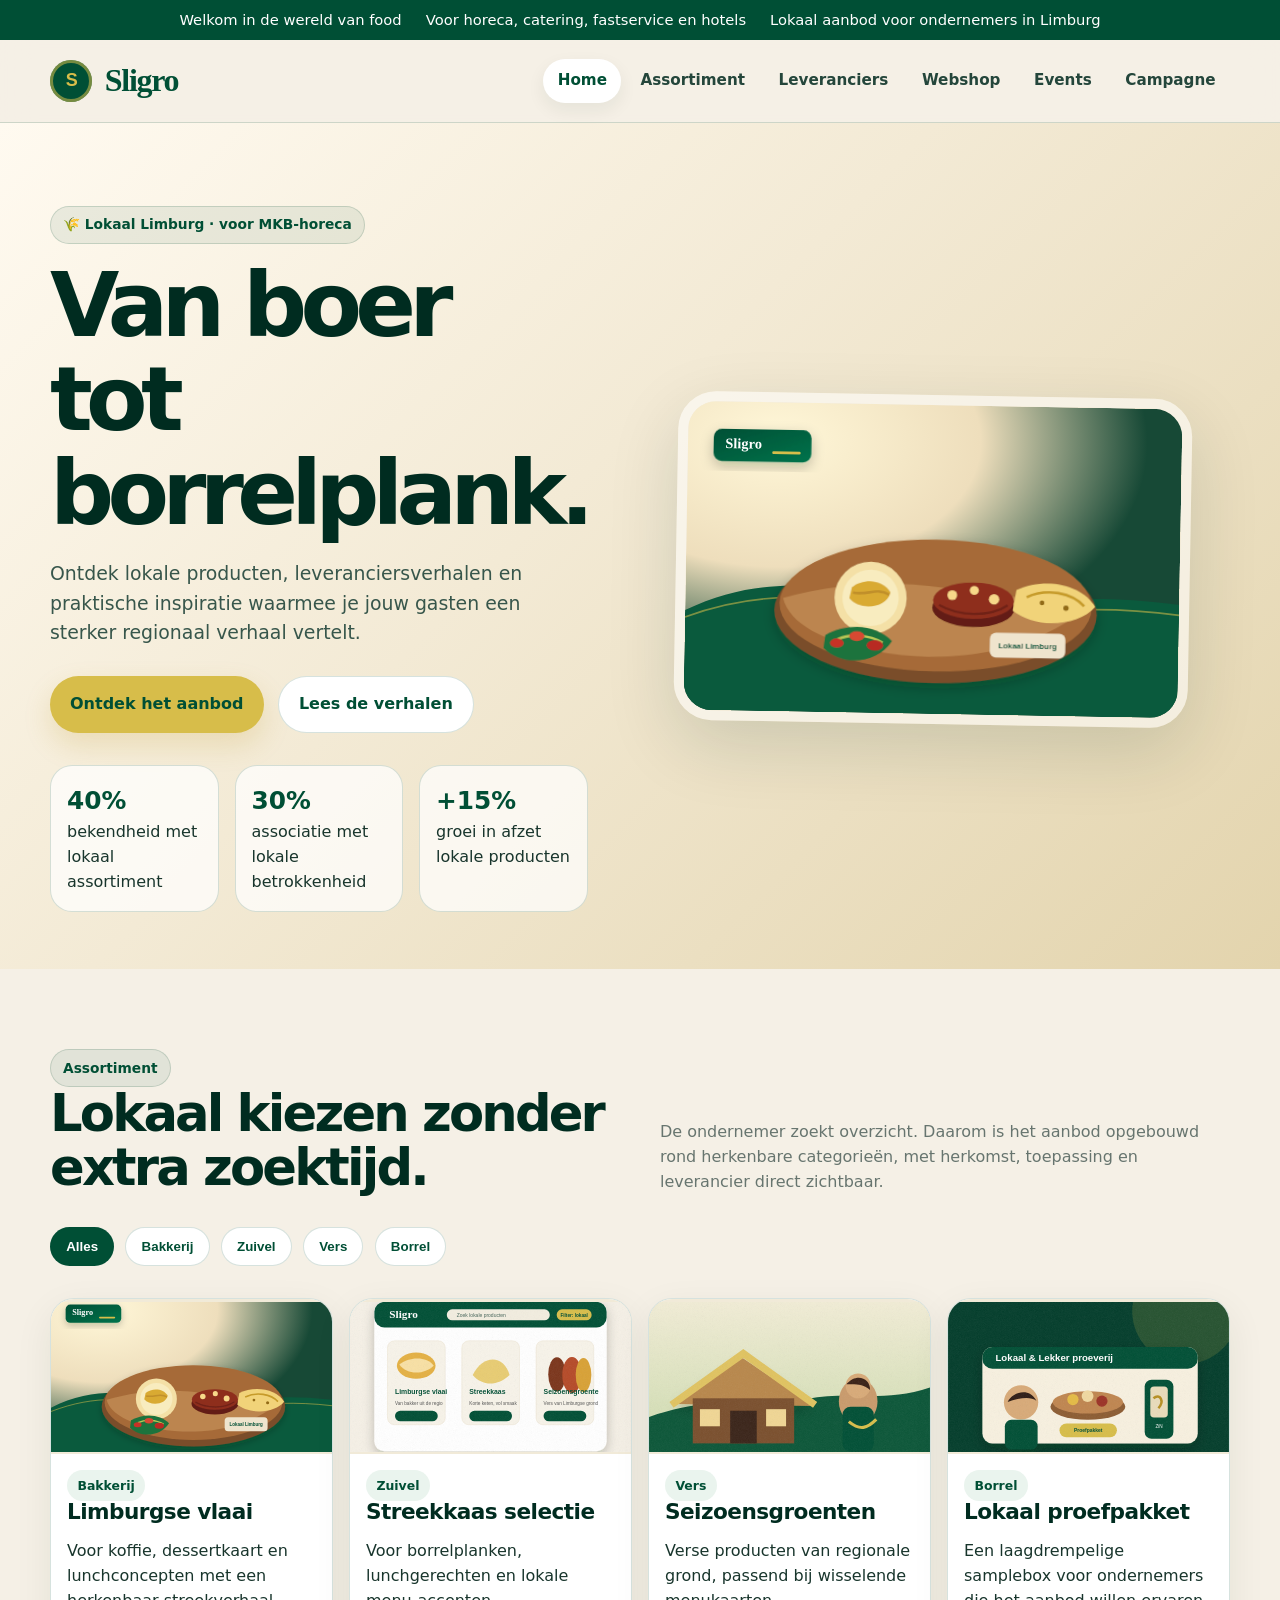
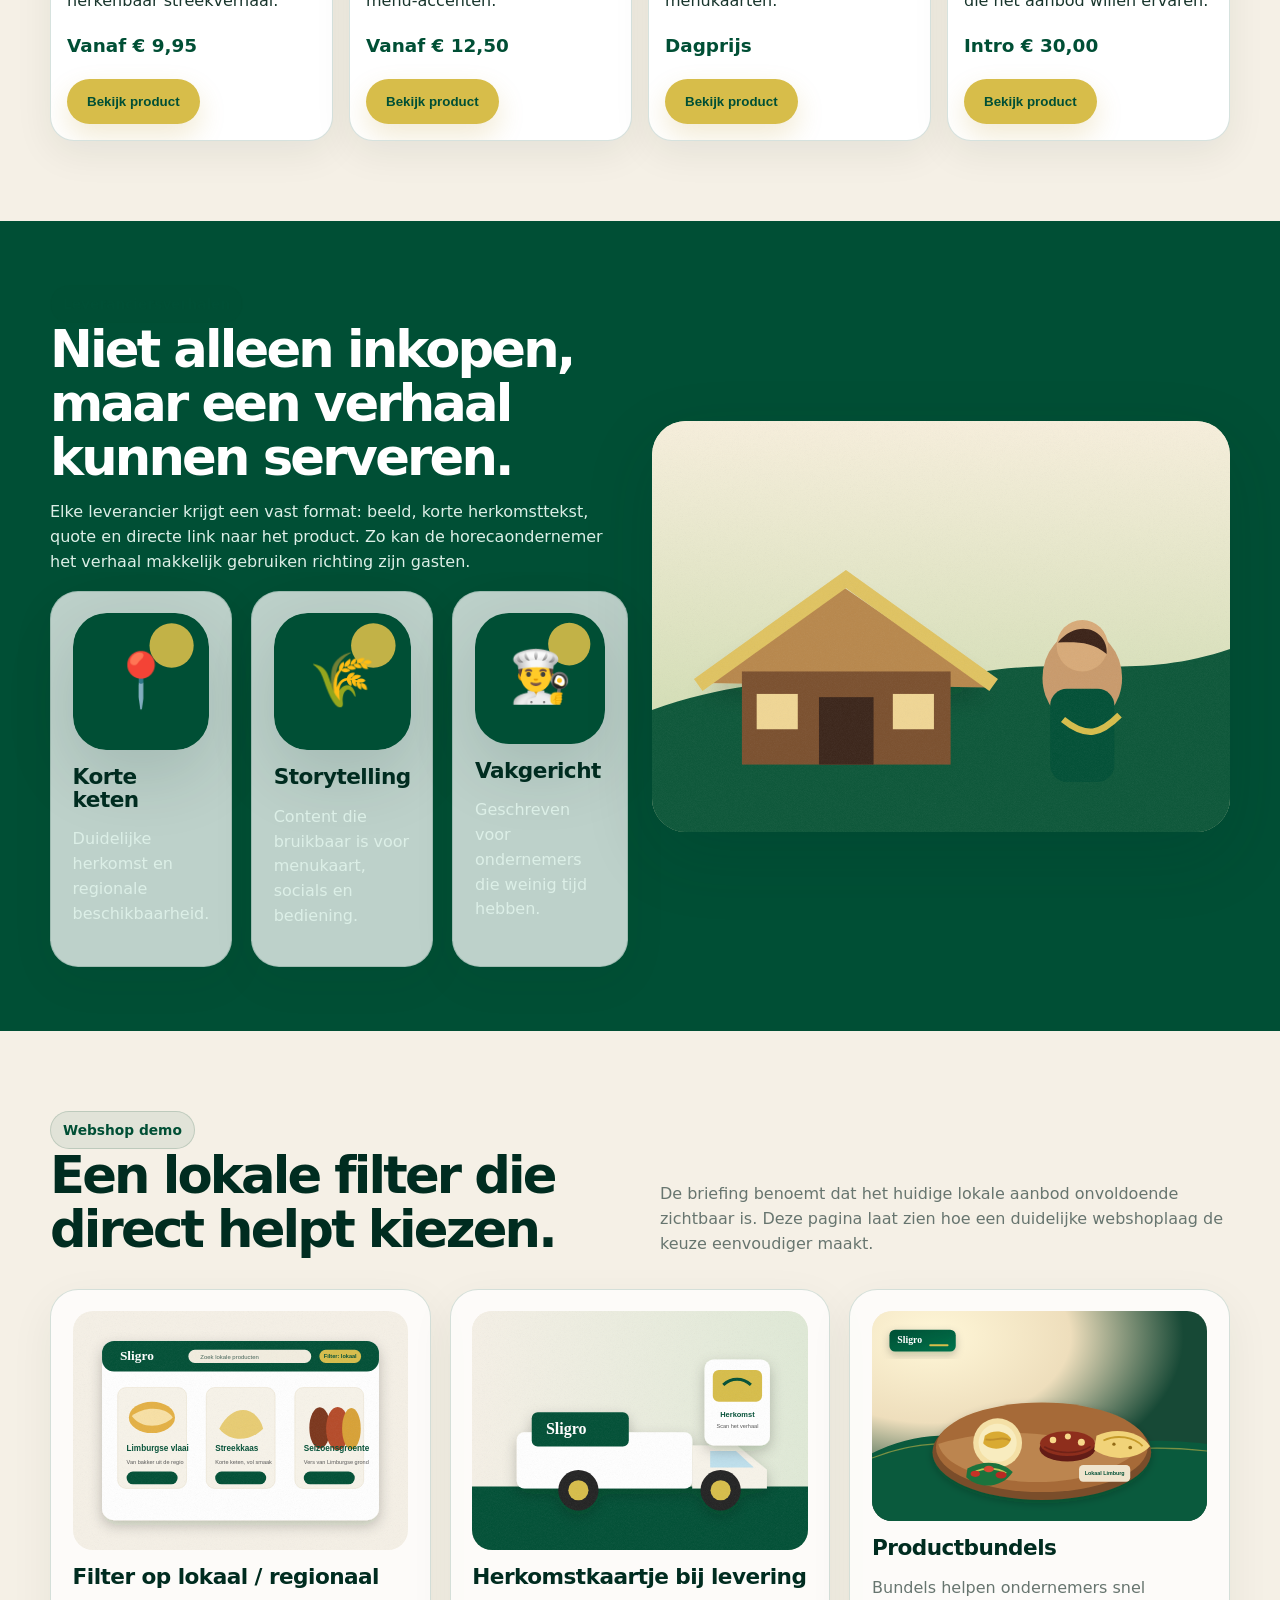
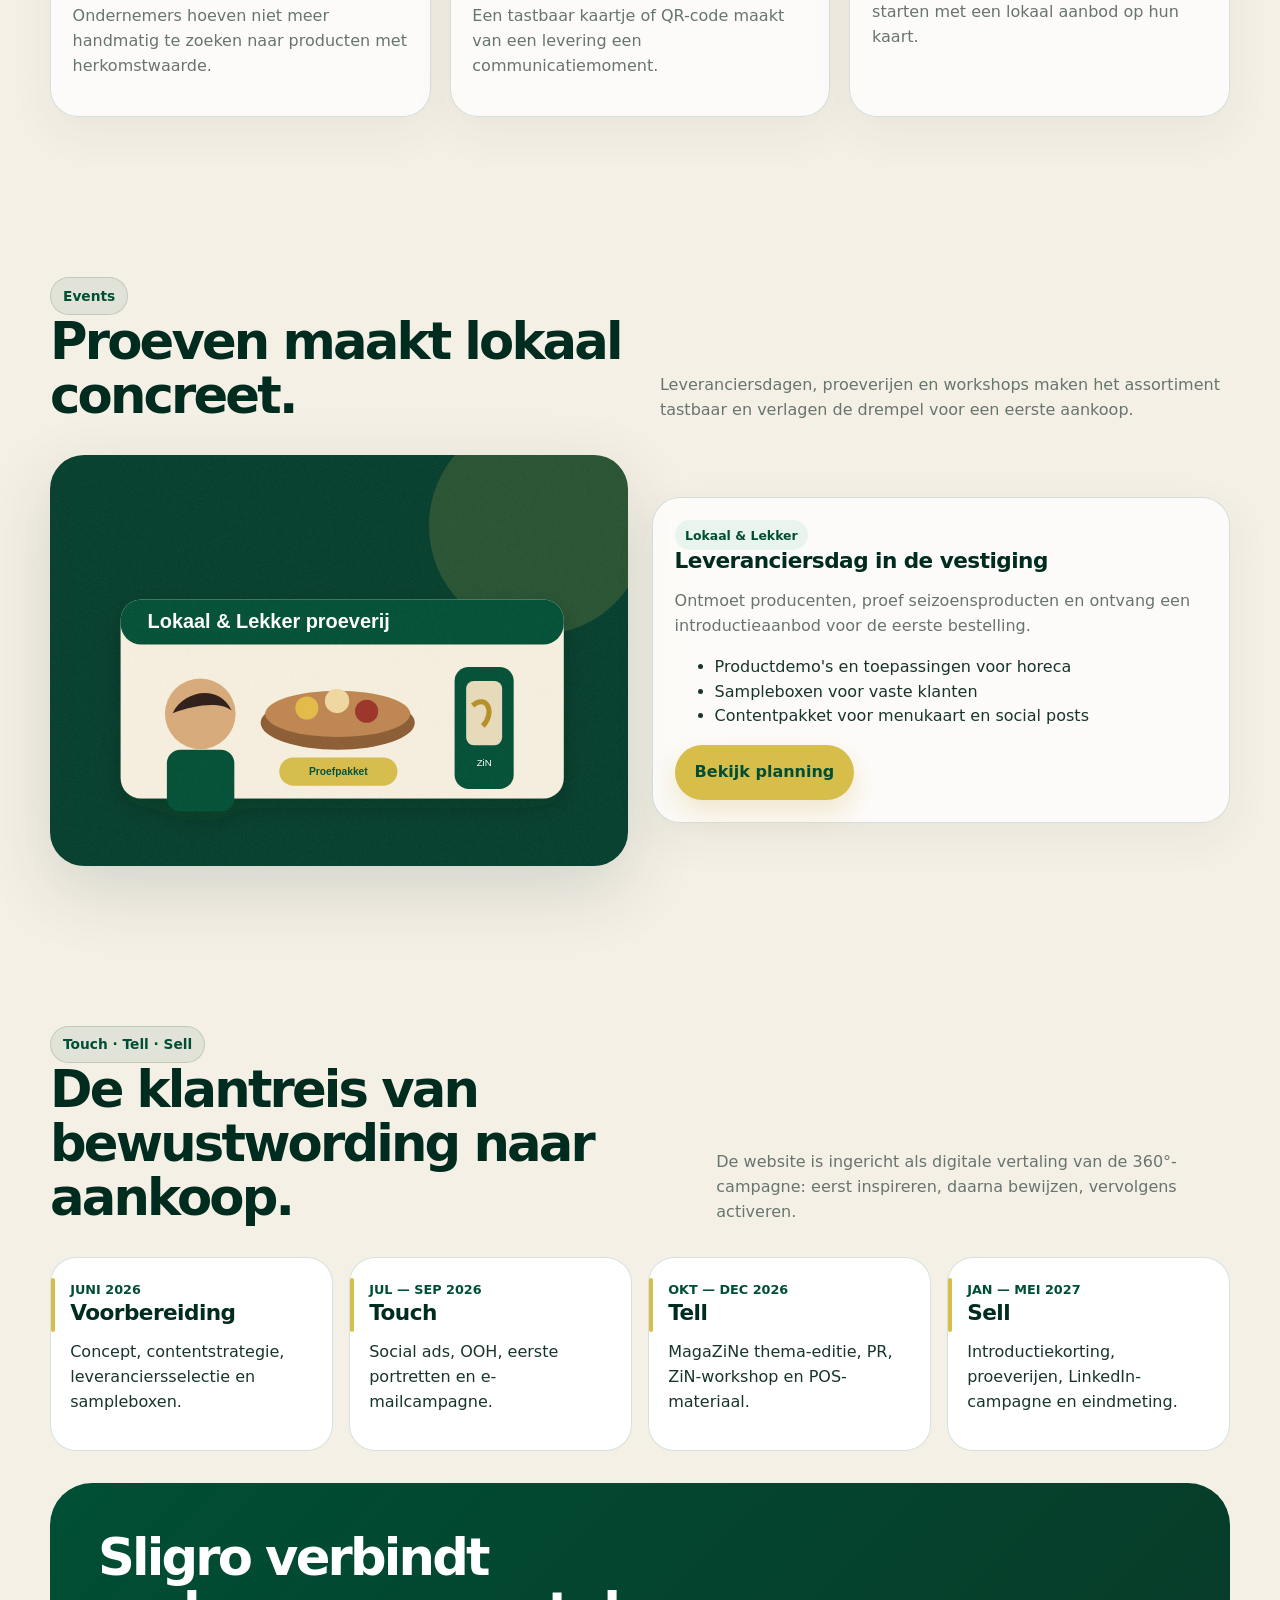
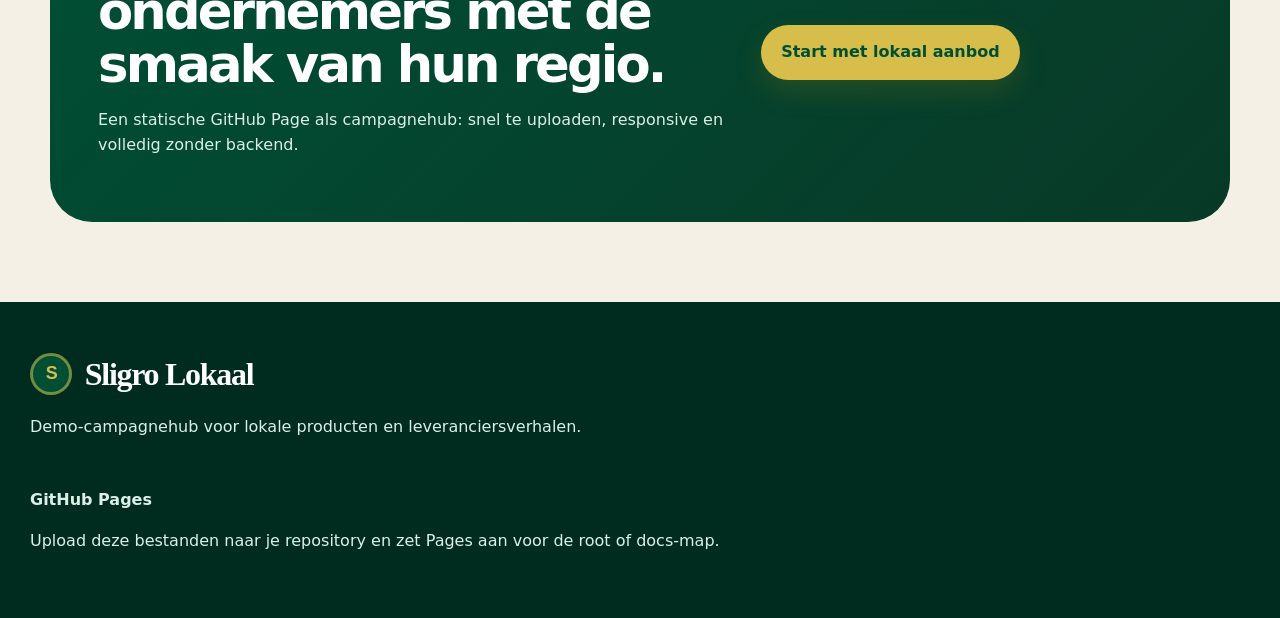
==== index.html @ e1fd073c "Initiële upload" ====
<!doctype html>
<html lang="nl">
<head>
  <meta charset="utf-8">
  <meta name="viewport" content="width=device-width, initial-scale=1">
  <title>Sligro Lokaal Limburg | Van boer tot borrelplank</title>
  <meta name="description" content="Statische GitHub Page voor een Sligro-campagne rondom lokale Limburgse producten, leveranciersverhalen en proeverijen.">
  <link rel="preconnect" href="https://fonts.gstatic.com">
  <link rel="stylesheet" href="styles.css">
</head>
<body>
  <div class="topbar">
    <span>Welkom in de wereld van food</span>
    <span>Voor horeca, catering, fastservice en hotels</span>
    <span>Lokaal aanbod voor ondernemers in Limburg</span>
  </div>

  <header class="site-header">
    <nav class="nav" aria-label="Hoofdnavigatie">
      <a class="logo" href="#home" aria-label="Sligro lokaal home">
        <span class="logo-mark">S</span><span>Sligro</span>
      </a>
      <button class="btn secondary mobile-toggle" type="button">Menu</button>
      <div class="navlinks">
        <a href="#home">Home</a>
        <a href="#assortiment">Assortiment</a>
        <a href="#leveranciers">Leveranciers</a>
        <a href="#webshop">Webshop</a>
        <a href="#events">Events</a>
        <a href="#campagne">Campagne</a>
      </div>
    </nav>
  </header>

  <main>
    <section class="hero" id="home">
      <div class="hero-grid">
        <div>
          <span class="eyebrow">🌾 Lokaal Limburg · voor MKB-horeca</span>
          <h1>Van boer tot borrelplank.</h1>
          <p class="lead">Ontdek lokale producten, leveranciersverhalen en praktische inspiratie waarmee je jouw gasten een sterker regionaal verhaal vertelt.</p>
          <div class="hero-actions">
            <a class="btn" href="#assortiment">Ontdek het aanbod</a>
            <a class="btn secondary" href="#leveranciers">Lees de verhalen</a>
          </div>
          <div class="stats" aria-label="Campagnedoelen">
            <div class="stat"><b>40%</b><span>bekendheid met lokaal assortiment</span></div>
            <div class="stat"><b>30%</b><span>associatie met lokale betrokkenheid</span></div>
            <div class="stat"><b>+15%</b><span>groei in afzet lokale producten</span></div>
          </div>
        </div>
        <figure class="hero-card">
          <img src="assets/hero-borrelplank.svg" alt="Vectorbeeld van een Limburgse borrelplank met streekproducten">
        </figure>
      </div>
    </section>

    <section class="section" id="assortiment">
      <div class="section-head">
        <div>
          <span class="eyebrow">Assortiment</span>
          <h2>Lokaal kiezen zonder extra zoektijd.</h2>
        </div>
        <p>De ondernemer zoekt overzicht. Daarom is het aanbod opgebouwd rond herkenbare categorieën, met herkomst, toepassing en leverancier direct zichtbaar.</p>
      </div>
      <div class="filters" aria-label="Productfilters">
        <button class="filter-btn active" data-filter="all" type="button">Alles</button>
        <button class="filter-btn" data-filter="bakkerij" type="button">Bakkerij</button>
        <button class="filter-btn" data-filter="zuivel" type="button">Zuivel</button>
        <button class="filter-btn" data-filter="vers" type="button">Vers</button>
        <button class="filter-btn" data-filter="borrel" type="button">Borrel</button>
      </div>
      <div class="product-grid">
        <article class="product-card" data-category="bakkerij">
          <div class="product-art"><img src="assets/hero-borrelplank.svg" alt="Limburgse vlaai"></div>
          <div class="product-content">
            <span class="badge">Bakkerij</span>
            <h3>Limburgse vlaai</h3>
            <p>Voor koffie, dessertkaart en lunchconcepten met een herkenbaar streekverhaal.</p>
            <p class="price">Vanaf € 9,95</p>
            <button class="btn" data-add type="button">Bekijk product</button>
          </div>
        </article>
        <article class="product-card" data-category="zuivel">
          <div class="product-art"><img src="assets/webshop-filter.svg" alt="Streekkaas"></div>
          <div class="product-content">
            <span class="badge">Zuivel</span>
            <h3>Streekkaas selectie</h3>
            <p>Voor borrelplanken, lunchgerechten en lokale menu-accenten.</p>
            <p class="price">Vanaf € 12,50</p>
            <button class="btn" data-add type="button">Bekijk product</button>
          </div>
        </article>
        <article class="product-card" data-category="vers">
          <div class="product-art"><img src="assets/leverancier-boerderij.svg" alt="Seizoensgroenten van lokale leveranciers"></div>
          <div class="product-content">
            <span class="badge">Vers</span>
            <h3>Seizoensgroenten</h3>
            <p>Verse producten van regionale grond, passend bij wisselende menukaarten.</p>
            <p class="price">Dagprijs</p>
            <button class="btn" data-add type="button">Bekijk product</button>
          </div>
        </article>
        <article class="product-card" data-category="borrel">
          <div class="product-art"><img src="assets/event-proeverij.svg" alt="Borrelpakket lokale producten"></div>
          <div class="product-content">
            <span class="badge">Borrel</span>
            <h3>Lokaal proefpakket</h3>
            <p>Een laagdrempelige samplebox voor ondernemers die het aanbod willen ervaren.</p>
            <p class="price">Intro € 30,00</p>
            <button class="btn" data-add type="button">Bekijk product</button>
          </div>
        </article>
      </div>
    </section>

    <section class="story-strip" id="leveranciers">
      <div class="section story-grid">
        <div>
          <span class="eyebrow">Leveranciersverhalen</span>
          <h2>Niet alleen inkopen, maar een verhaal kunnen serveren.</h2>
          <p>Elke leverancier krijgt een vast format: beeld, korte herkomsttekst, quote en directe link naar het product. Zo kan de horecaondernemer het verhaal makkelijk gebruiken richting zijn gasten.</p>
          <div class="grid-3">
            <div class="card"><img src="assets/icon-local.svg" alt=""><h3>Korte keten</h3><p>Duidelijke herkomst en regionale beschikbaarheid.</p></div>
            <div class="card"><img src="assets/icon-story.svg" alt=""><h3>Storytelling</h3><p>Content die bruikbaar is voor menukaart, socials en bediening.</p></div>
            <div class="card"><img src="assets/icon-chef.svg" alt=""><h3>Vakgericht</h3><p>Geschreven voor ondernemers die weinig tijd hebben.</p></div>
          </div>
        </div>
        <img src="assets/leverancier-boerderij.svg" alt="Hyperrealistische vectorillustratie van een regionale leverancier op een boerderij">
      </div>
    </section>

    <section class="section" id="webshop">
      <div class="section-head">
        <div>
          <span class="eyebrow">Webshop demo</span>
          <h2>Een lokale filter die direct helpt kiezen.</h2>
        </div>
        <p>De briefing benoemt dat het huidige lokale aanbod onvoldoende zichtbaar is. Deze pagina laat zien hoe een duidelijke webshoplaag de keuze eenvoudiger maakt.</p>
      </div>
      <div class="grid-3">
        <article class="card">
          <img src="assets/webshop-filter.svg" alt="Vectorillustratie van een webshop met lokaal filter">
          <h3>Filter op lokaal / regionaal</h3>
          <p>Ondernemers hoeven niet meer handmatig te zoeken naar producten met herkomstwaarde.</p>
        </article>
        <article class="card">
          <img src="assets/bezorging-herkomst.svg" alt="Vectorillustratie van bezorging met herkomstkaartje">
          <h3>Herkomstkaartje bij levering</h3>
          <p>Een tastbaar kaartje of QR-code maakt van een levering een communicatiemoment.</p>
        </article>
        <article class="card">
          <img src="assets/hero-borrelplank.svg" alt="Borrelplank met lokale producten">
          <h3>Productbundels</h3>
          <p>Bundels helpen ondernemers snel starten met een lokaal aanbod op hun kaart.</p>
        </article>
      </div>
    </section>

    <section class="section" id="events">
      <div class="section-head">
        <div>
          <span class="eyebrow">Events</span>
          <h2>Proeven maakt lokaal concreet.</h2>
        </div>
        <p>Leveranciersdagen, proeverijen en workshops maken het assortiment tastbaar en verlagen de drempel voor een eerste aankoop.</p>
      </div>
      <div class="story-grid">
        <img src="assets/event-proeverij.svg" alt="Proeverij en leveranciersdag in Sligro sfeer">
        <div class="card">
          <span class="badge">Lokaal & Lekker</span>
          <h3>Leveranciersdag in de vestiging</h3>
          <p>Ontmoet producenten, proef seizoensproducten en ontvang een introductieaanbod voor de eerste bestelling.</p>
          <ul>
            <li>Productdemo's en toepassingen voor horeca</li>
            <li>Sampleboxen voor vaste klanten</li>
            <li>Contentpakket voor menukaart en social posts</li>
          </ul>
          <a class="btn" href="#campagne">Bekijk planning</a>
        </div>
      </div>
    </section>

    <section class="section" id="campagne">
      <div class="section-head">
        <div>
          <span class="eyebrow">Touch · Tell · Sell</span>
          <h2>De klantreis van bewustwording naar aankoop.</h2>
        </div>
        <p>De website is ingericht als digitale vertaling van de 360°-campagne: eerst inspireren, daarna bewijzen, vervolgens activeren.</p>
      </div>
      <div class="timeline">
        <article class="phase">
          <span>Juni 2026</span>
          <h3>Voorbereiding</h3>
          <p>Concept, contentstrategie, leveranciersselectie en sampleboxen.</p>
        </article>
        <article class="phase">
          <span>Jul — sep 2026</span>
          <h3>Touch</h3>
          <p>Social ads, OOH, eerste portretten en e-mailcampagne.</p>
        </article>
        <article class="phase">
          <span>Okt — dec 2026</span>
          <h3>Tell</h3>
          <p>MagaZiNe thema-editie, PR, ZiN-workshop en POS-materiaal.</p>
        </article>
        <article class="phase">
          <span>Jan — mei 2027</span>
          <h3>Sell</h3>
          <p>Introductiekorting, proeverijen, LinkedIn-campagne en eindmeting.</p>
        </article>
      </div>

      <div class="cta" style="margin-top:2rem">
        <div>
          <h2>Sligro verbindt ondernemers met de smaak van hun regio.</h2>
          <p>Een statische GitHub Page als campagnehub: snel te uploaden, responsive en volledig zonder backend.</p>
        </div>
        <div>
          <a class="btn" href="#assortiment">Start met lokaal aanbod</a>
        </div>
      </div>
    </section>
  </main>

  <footer class="footer">
    <div class="footer-inner">
      <div>
        <div class="logo" style="color:white"><span class="logo-mark">S</span><span>Sligro Lokaal</span></div>
        <p>Demo-campagnehub voor lokale producten en leveranciersverhalen.</p>
      </div>
      <div>
        <strong>GitHub Pages</strong>
        <p>Upload deze bestanden naar je repository en zet Pages aan voor de root of docs-map.</p>
      </div>
    </div>
  </footer>
  <script src="script.js"></script>
</body>
</html>
---- styles.css ----
:root{
  --sligro-green:#004f35;
  --sligro-green-2:#006b47;
  --sligro-dark:#002c20;
  --sligro-gold:#d7bd4a;
  --sligro-cream:#f5f0e6;
  --sligro-card:#fffaf0;
  --ink:#18352c;
  --muted:#67756f;
  --border:rgba(0,79,53,.16);
  --shadow:0 24px 70px rgba(0,44,32,.14);
  --radius:28px;
}
*{box-sizing:border-box}
html{scroll-behavior:smooth}
body{
  margin:0;
  font-family:Inter, system-ui, -apple-system, BlinkMacSystemFont, "Segoe UI", sans-serif;
  color:var(--ink);
  background:var(--sligro-cream);
  line-height:1.55;
}
img{max-width:100%;display:block}
a{color:inherit;text-decoration:none}
.topbar{
  background:var(--sligro-green);
  color:white;
  font-size:.92rem;
  padding:.55rem 1.5rem;
  display:flex;
  justify-content:center;
  gap:1.5rem;
}
.site-header{
  position:sticky;
  top:0;
  z-index:50;
  background:rgba(245,240,230,.94);
  backdrop-filter:blur(16px);
  border-bottom:1px solid var(--border);
}
.nav{
  max-width:1220px;
  margin:auto;
  padding:1rem 1.25rem;
  display:flex;
  align-items:center;
  gap:1.2rem;
}
.logo{
  display:flex;
  align-items:center;
  gap:.8rem;
  font-family:Georgia, serif;
  font-weight:800;
  color:var(--sligro-green);
  font-size:2rem;
  letter-spacing:-.04em;
  margin-right:auto;
}
.logo-mark{
  width:42px;height:42px;border-radius:50%;
  background:var(--sligro-green);
  display:grid;place-items:center;
  color:var(--sligro-gold);
  box-shadow:inset 0 0 0 3px rgba(215,189,74,.55);
  font-family:Inter, sans-serif;
  font-size:18px;
}
.navlinks{display:flex;gap:.3rem;align-items:center;flex-wrap:wrap}
.navlinks a{
  padding:.65rem .9rem;
  border-radius:999px;
  font-weight:700;
  color:#24463b;
  font-size:.95rem;
}
.navlinks a:hover,.navlinks a.active{background:#fff;color:var(--sligro-green);box-shadow:0 7px 18px rgba(0,44,32,.07)}
.btn{
  display:inline-flex;
  align-items:center;
  justify-content:center;
  gap:.55rem;
  border:0;
  border-radius:999px;
  padding:.95rem 1.25rem;
  background:var(--sligro-gold);
  color:var(--sligro-green);
  font-weight:900;
  cursor:pointer;
  box-shadow:0 12px 28px rgba(183,139,11,.18);
}
.btn.secondary{background:white;color:var(--sligro-green);box-shadow:none;border:1px solid var(--border)}
.hero{
  overflow:hidden;
  background:linear-gradient(135deg,#fffaf0 0%,#f3ead5 44%,#e3d4ad 100%);
}
.hero-grid{
  max-width:1220px;
  margin:auto;
  padding:5.2rem 1.25rem 3.6rem;
  display:grid;
  grid-template-columns: .94fr 1.06fr;
  gap:3rem;
  align-items:center;
}
.eyebrow{
  display:inline-flex;gap:.5rem;align-items:center;
  background:rgba(0,79,53,.08);
  border:1px solid var(--border);
  color:var(--sligro-green);
  padding:.45rem .75rem;border-radius:999px;
  font-weight:900;font-size:.86rem;
}
h1,h2,h3{margin:0;line-height:1.05;color:var(--sligro-dark)}
h1{font-size:clamp(2.7rem,7vw,5.8rem);letter-spacing:-.075em;margin:.9rem 0 1rem}
h2{font-size:clamp(2.1rem,4vw,3.6rem);letter-spacing:-.055em}
h3{font-size:1.35rem;letter-spacing:-.025em}
.lead{font-size:1.18rem;max-width:60ch;color:#37564b}
.hero-actions{display:flex;gap:.9rem;flex-wrap:wrap;margin:1.8rem 0 2rem}
.stats{display:grid;grid-template-columns:repeat(3,1fr);gap:1rem;margin-top:2rem}
.stat{
  background:rgba(255,255,255,.72);
  border:1px solid var(--border);
  padding:1rem;border-radius:22px;
}
.stat b{display:block;font-size:1.55rem;color:var(--sligro-green)}
.hero-card{
  position:relative;
  border-radius:38px;
  overflow:hidden;
  box-shadow:var(--shadow);
  border:10px solid rgba(255,255,255,.55);
  transform:rotate(1deg);
}
.section{max-width:1220px;margin:auto;padding:5rem 1.25rem}
.section-head{display:flex;justify-content:space-between;gap:2rem;align-items:end;margin-bottom:2rem}
.section-head p{max-width:56ch;color:var(--muted);margin:0}
.grid-3{display:grid;grid-template-columns:repeat(3,1fr);gap:1.2rem}
.card{
  background:rgba(255,255,255,.74);
  border:1px solid var(--border);
  border-radius:var(--radius);
  padding:1.35rem;
  box-shadow:0 14px 46px rgba(0,44,32,.06);
}
.card img{border-radius:20px;margin-bottom:1rem}
.card p{color:var(--muted)}
.badge{
  display:inline-flex;
  padding:.35rem .65rem;
  border-radius:999px;
  background:#eaf4ee;
  color:var(--sligro-green);
  font-weight:900;
  font-size:.78rem;
}
.story-strip{
  background:var(--sligro-green);
  color:white;
  overflow:hidden;
}
.story-strip .section{padding-block:4rem}
.story-strip h2{color:white}
.story-strip p{color:#dcefe7}
.story-grid{display:grid;grid-template-columns:1fr 1fr;gap:1.5rem;align-items:center}
.story-grid img{border-radius:34px;box-shadow:var(--shadow)}
.filters{
  display:flex;gap:.7rem;flex-wrap:wrap;margin:1.4rem 0 2rem;
}
.filter-btn{
  border:1px solid var(--border);
  background:#fff;
  padding:.7rem .95rem;
  border-radius:999px;
  font-weight:800;
  color:var(--sligro-green);
  cursor:pointer;
}
.filter-btn.active{background:var(--sligro-green);color:#fff}
.product-grid{display:grid;grid-template-columns:repeat(4,1fr);gap:1rem}
.product-card{
  background:white;border:1px solid var(--border);border-radius:24px;overflow:hidden;
  box-shadow:0 12px 38px rgba(0,44,32,.07);
}
.product-art{
  min-height:155px;
  background:#f1ead8;
  display:grid;
  place-items:center;
}
.product-art img{height:150px;width:100%;object-fit:cover}
.product-content{padding:1rem}
.price{font-weight:900;color:var(--sligro-green);font-size:1.15rem}
.timeline{display:grid;grid-template-columns:repeat(4,1fr);gap:1rem}
.phase{
  position:relative;
  background:#fff;
  border-radius:26px;
  border:1px solid var(--border);
  padding:1.2rem;
}
.phase:before{
  content:"";
  width:4px;height:54px;border-radius:4px;background:var(--sligro-gold);
  position:absolute;top:1.25rem;left:0;
}
.phase span{color:var(--sligro-green);font-weight:900;font-size:.8rem;text-transform:uppercase}
.cta{
  background:linear-gradient(135deg,var(--sligro-green),#083927);
  border-radius:42px;
  padding:3rem;
  color:white;
  display:grid;
  grid-template-columns:1.2fr .8fr;
  gap:2rem;
  align-items:center;
  overflow:hidden;
}
.cta h2{color:white}
.cta p{color:#dcefe7}
.footer{background:#002c20;color:#dcefe7;padding:3rem 1.25rem}
.footer-inner{max-width:1220px;margin:auto;display:flex;gap:2rem;justify-content:space-between;flex-wrap:wrap}
.hidden{display:none!important}
.mobile-toggle{display:none}
@media (max-width:920px){
  .hero-grid,.story-grid,.cta{grid-template-columns:1fr}
  .grid-3,.product-grid,.timeline{grid-template-columns:1fr 1fr}
  .nav{align-items:flex-start}
  .mobile-toggle{display:inline-flex}
  .navlinks{display:none;width:100%;flex-direction:column;align-items:stretch}
  .navlinks.open{display:flex}
  .nav{flex-wrap:wrap}
}
@media (max-width:640px){
  .topbar{display:none}
  .hero-grid{padding-top:3rem}
  .grid-3,.product-grid,.timeline,.stats{grid-template-columns:1fr}
  .cta{padding:2rem;border-radius:30px}
}
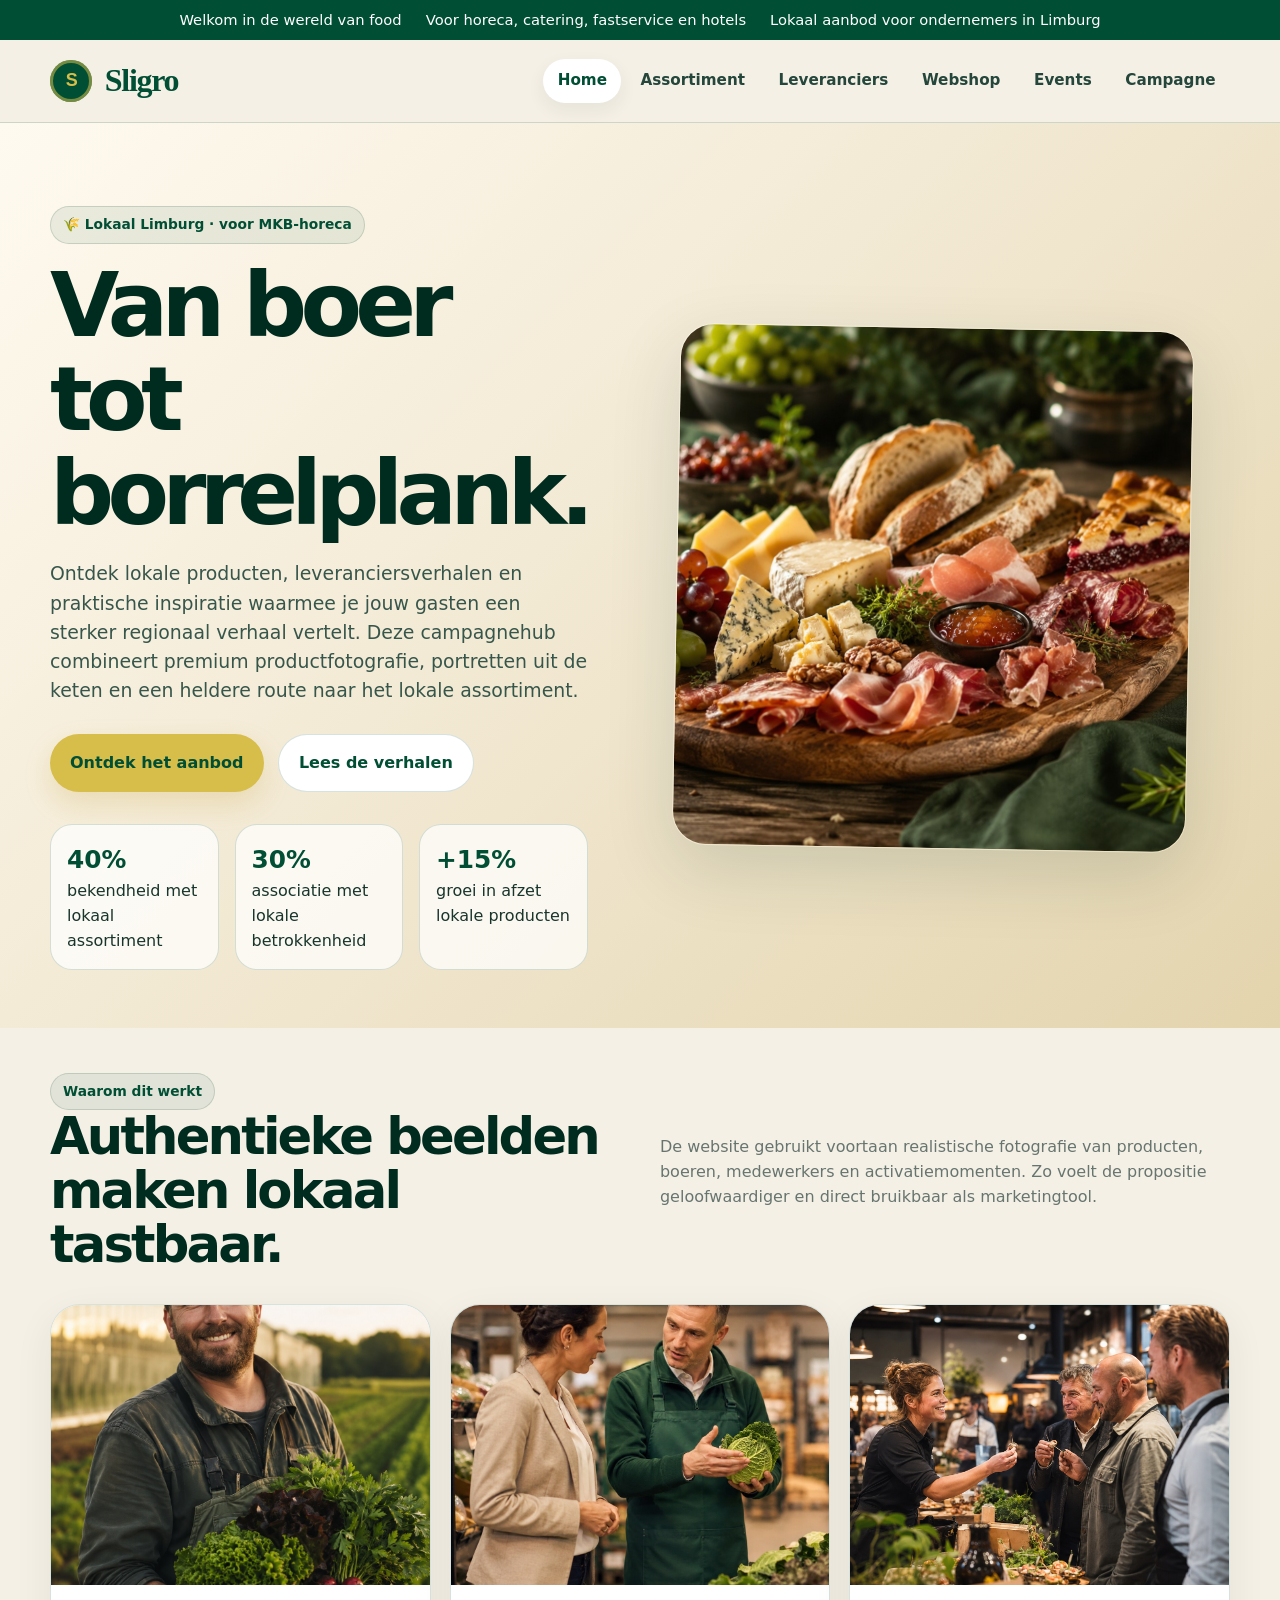
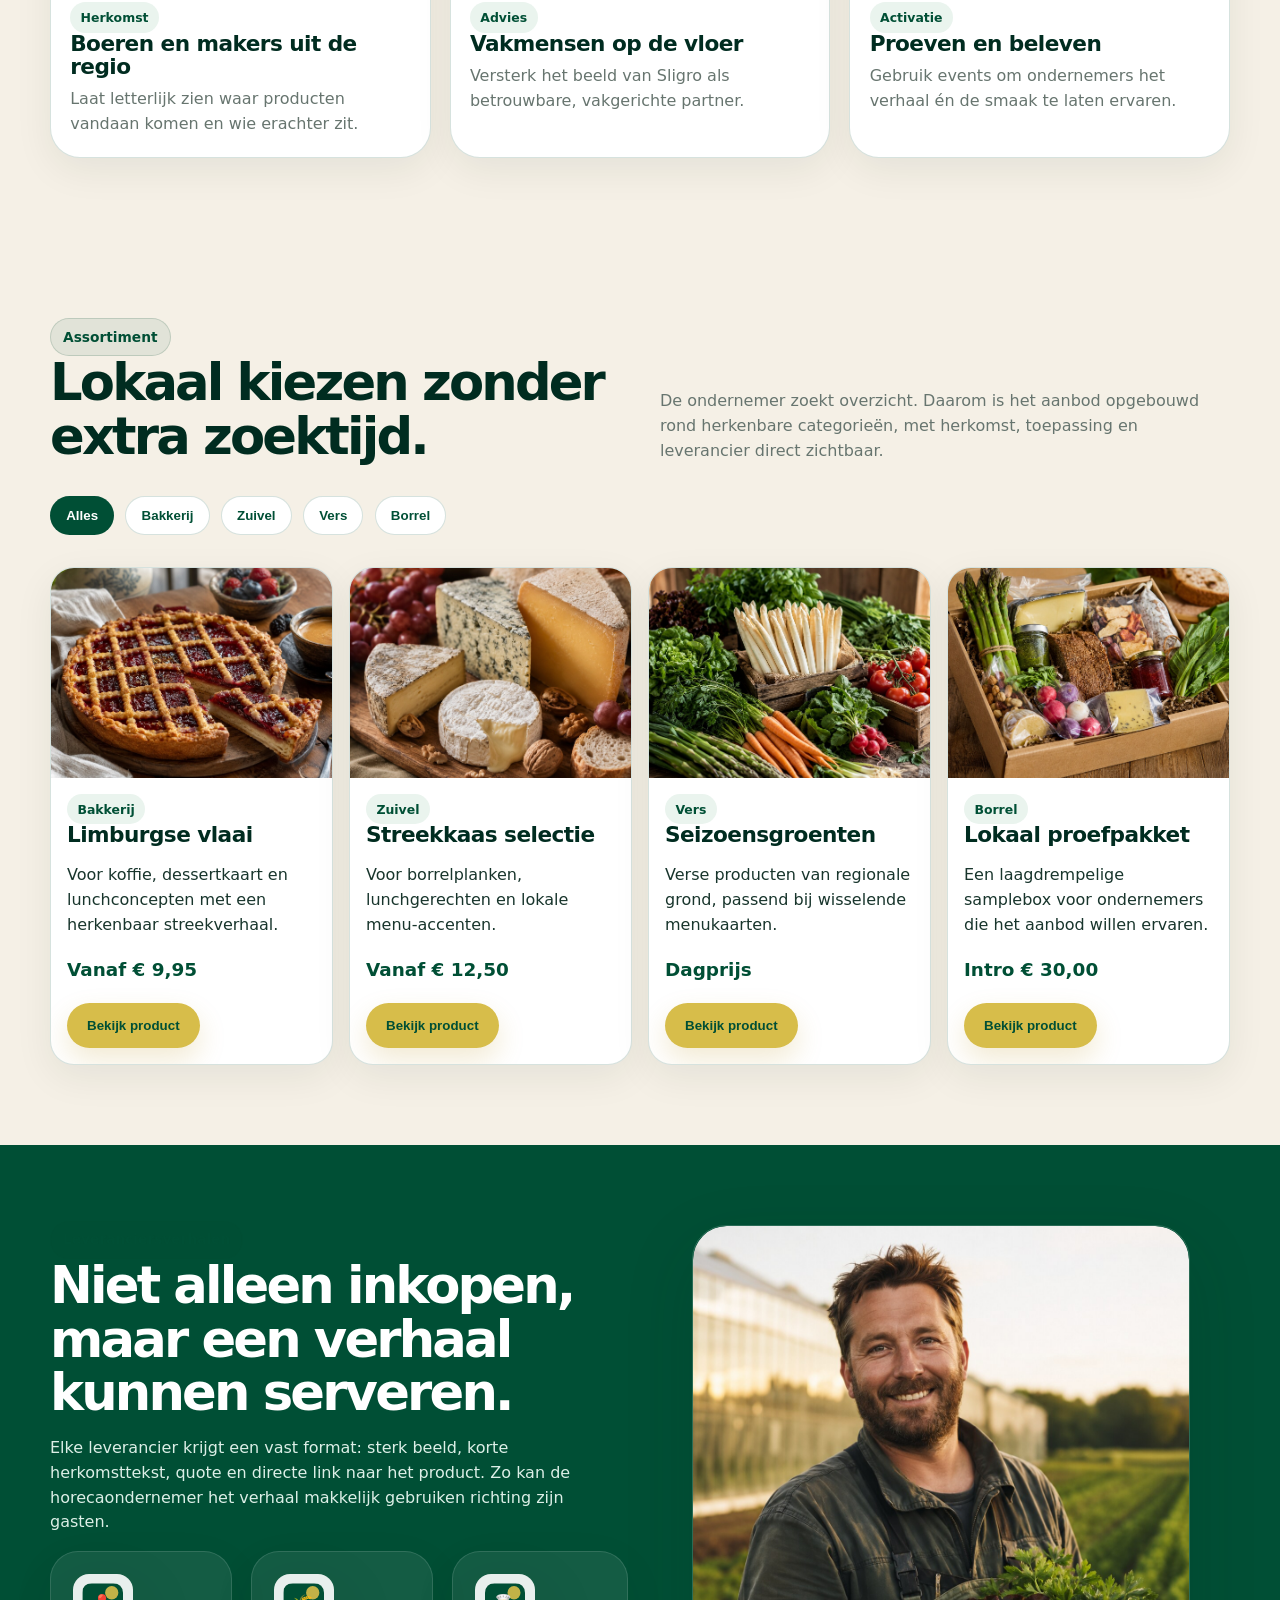
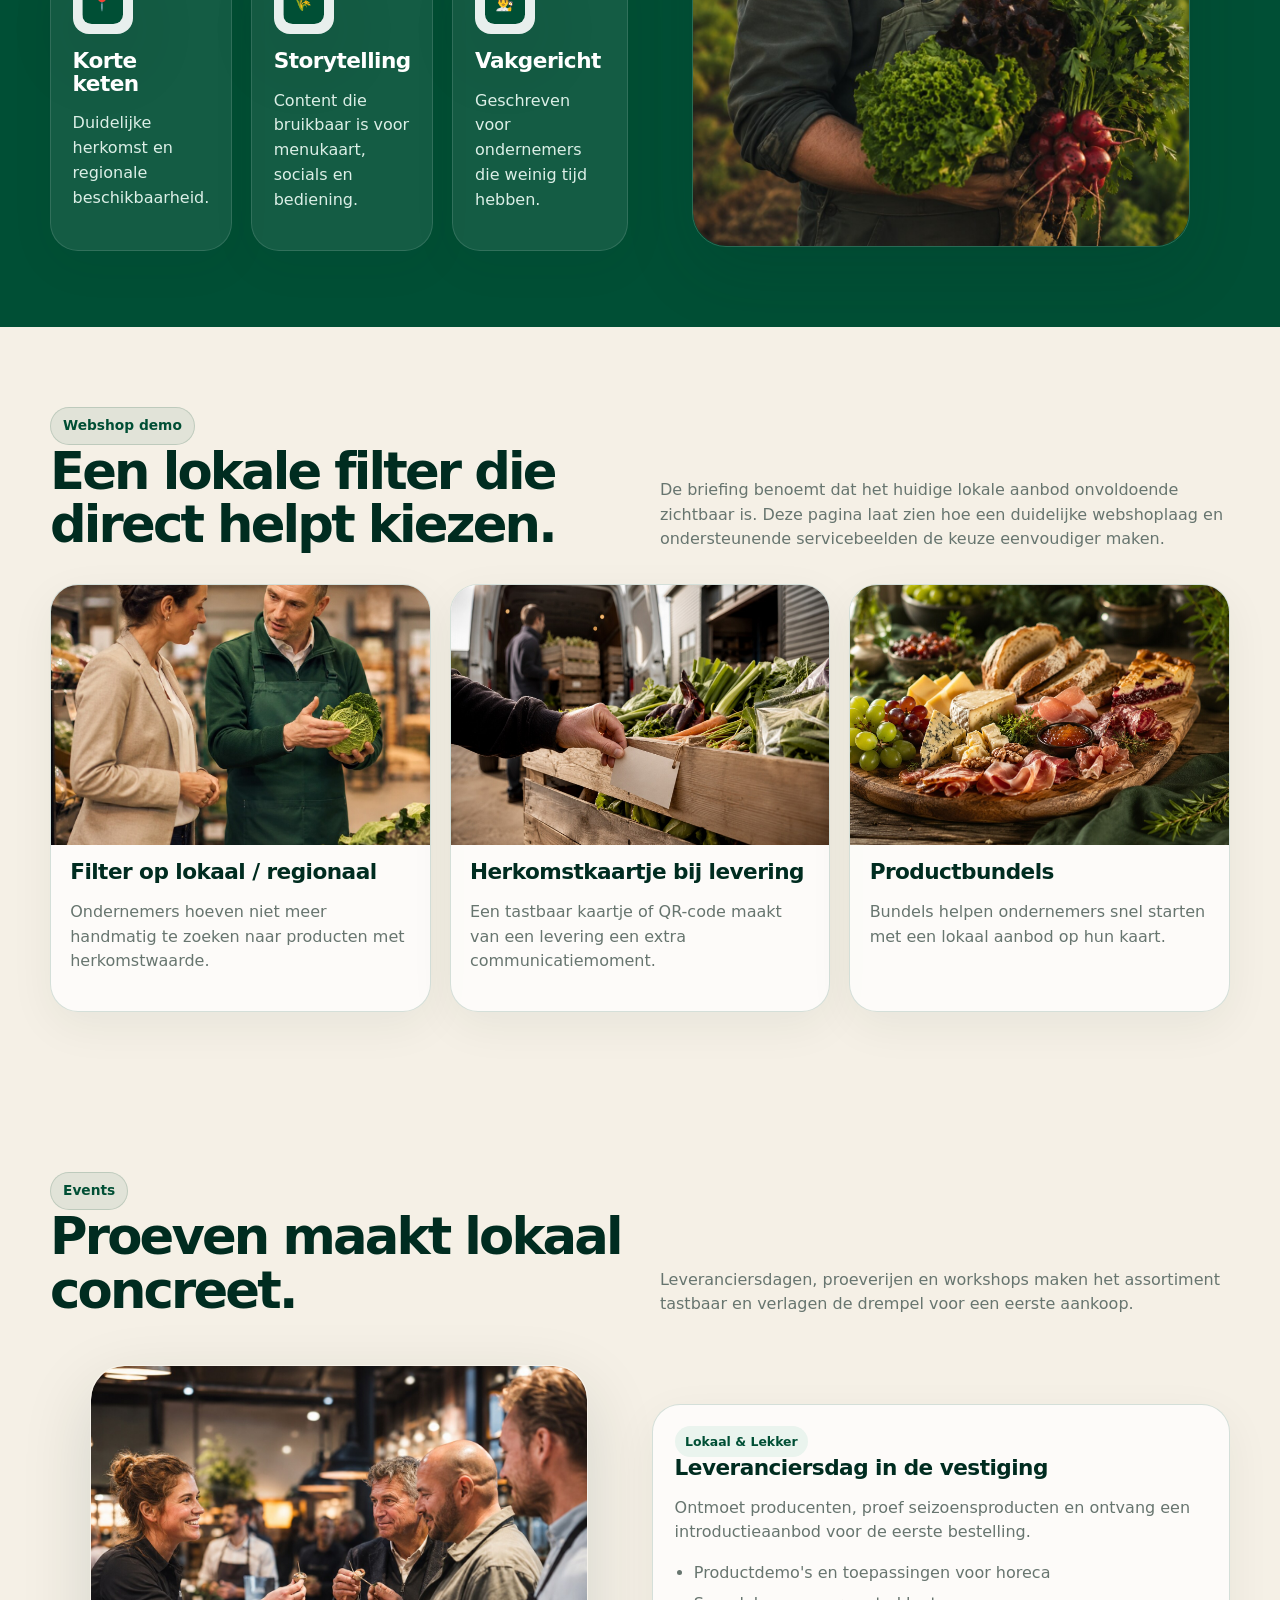
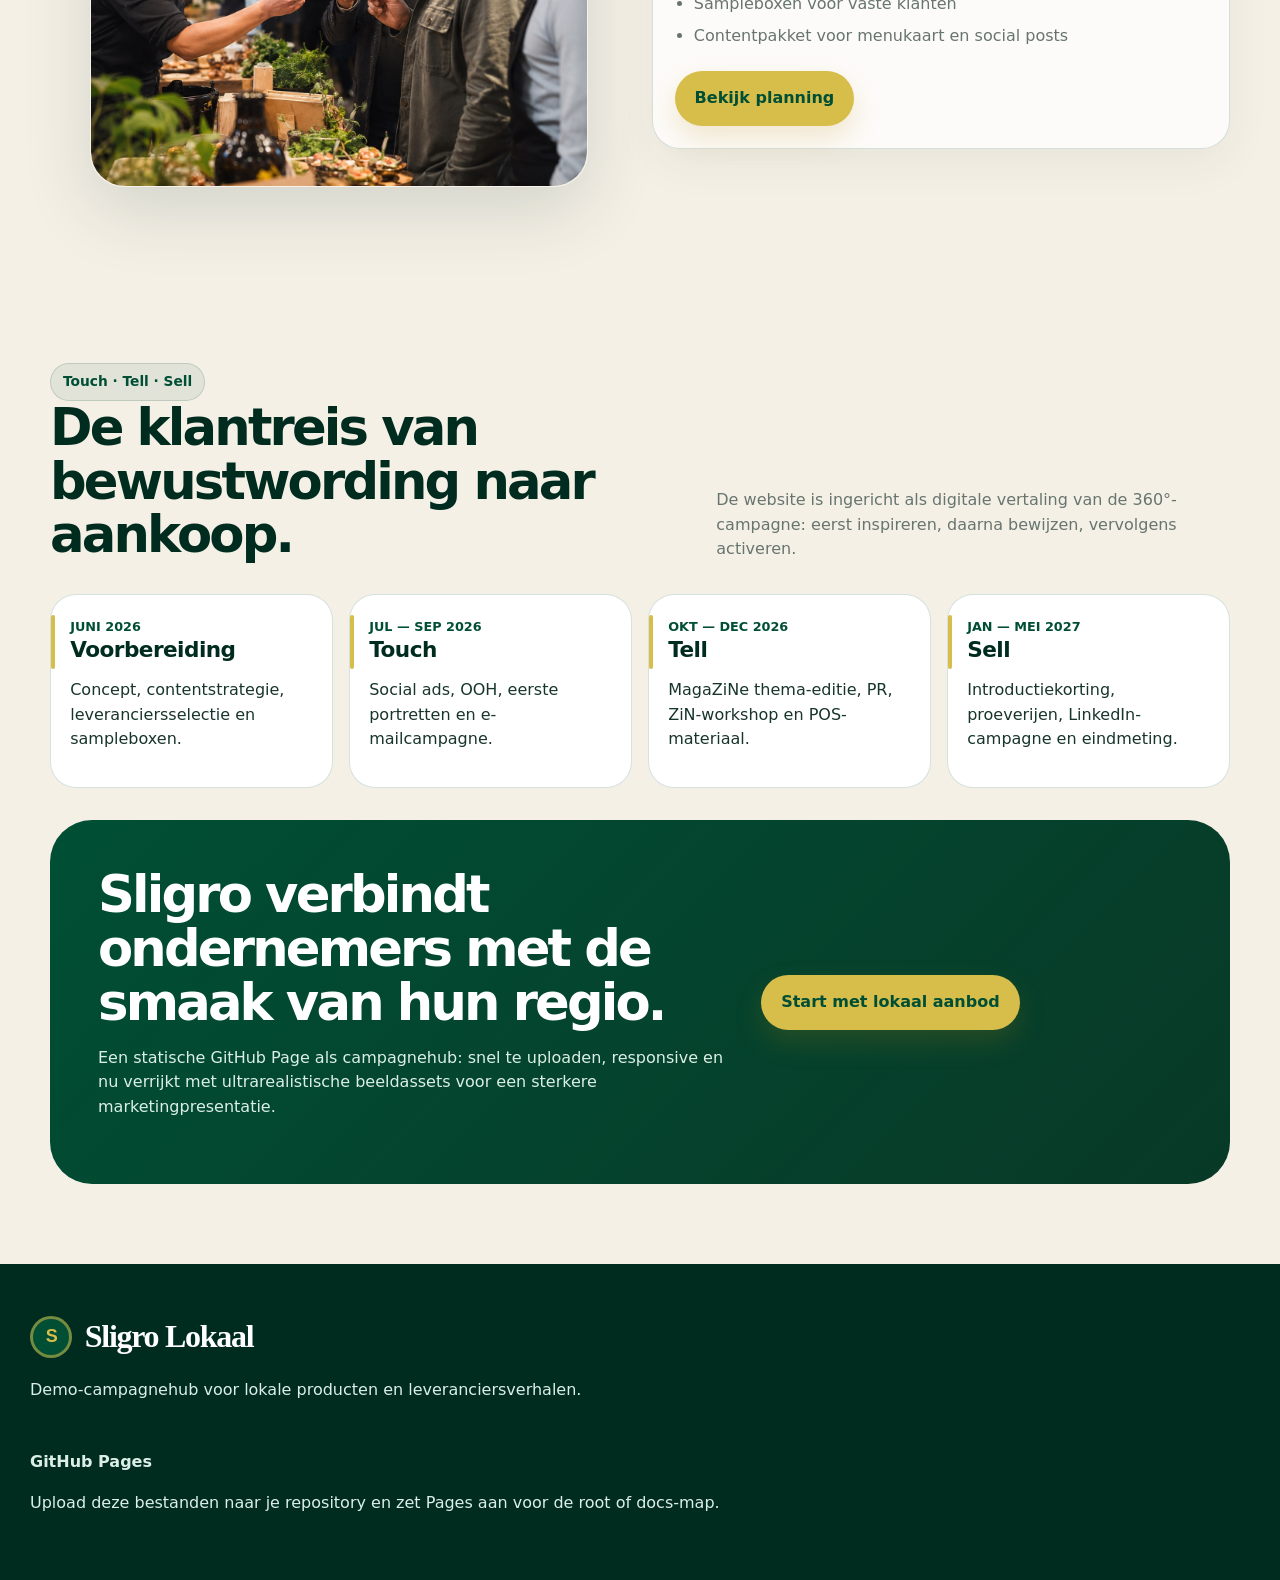
==== commit 7969c32e: "realistische update" ====
--- a/index.html
+++ b/index.html
@@ -38,7 +38,7 @@
         <div>
           <span class="eyebrow">🌾 Lokaal Limburg · voor MKB-horeca</span>
           <h1>Van boer tot borrelplank.</h1>
-          <p class="lead">Ontdek lokale producten, leveranciersverhalen en praktische inspiratie waarmee je jouw gasten een sterker regionaal verhaal vertelt.</p>
+          <p class="lead">Ontdek lokale producten, leveranciersverhalen en praktische inspiratie waarmee je jouw gasten een sterker regionaal verhaal vertelt. Deze campagnehub combineert premium productfotografie, portretten uit de keten en een heldere route naar het lokale assortiment.</p>
           <div class="hero-actions">
             <a class="btn" href="#assortiment">Ontdek het aanbod</a>
             <a class="btn secondary" href="#leveranciers">Lees de verhalen</a>
@@ -49,9 +49,45 @@
             <div class="stat"><b>+15%</b><span>groei in afzet lokale producten</span></div>
           </div>
         </div>
-        <figure class="hero-card">
-          <img src="assets/hero-borrelplank.svg" alt="Vectorbeeld van een Limburgse borrelplank met streekproducten">
+        <figure class="hero-card media-card">
+          <img src="assets/photos/hero-borrelplank.jpg" alt="Ultrarealistische borrelplank met Limburgse streekproducten" loading="eager">
         </figure>
+      </div>
+    </section>
+
+    <section class="section visual-proof">
+      <div class="section-head compact">
+        <div>
+          <span class="eyebrow">Waarom dit werkt</span>
+          <h2>Authentieke beelden maken lokaal tastbaar.</h2>
+        </div>
+        <p>De website gebruikt voortaan realistische fotografie van producten, boeren, medewerkers en activatiemomenten. Zo voelt de propositie geloofwaardiger en direct bruikbaar als marketingtool.</p>
+      </div>
+      <div class="grid-3 photo-grid">
+        <article class="photo-card">
+          <img src="assets/photos/leverancier-boer.jpg" alt="Lokale leverancier uit Limburg met verse oogst" loading="lazy">
+          <div class="photo-caption">
+            <span class="badge">Herkomst</span>
+            <h3>Boeren en makers uit de regio</h3>
+            <p>Laat letterlijk zien waar producten vandaan komen en wie erachter zit.</p>
+          </div>
+        </article>
+        <article class="photo-card">
+          <img src="assets/photos/medewerker-winkel.jpg" alt="Sligro-medewerker helpt een klant bij lokale producten" loading="lazy">
+          <div class="photo-caption">
+            <span class="badge">Advies</span>
+            <h3>Vakmensen op de vloer</h3>
+            <p>Versterk het beeld van Sligro als betrouwbare, vakgerichte partner.</p>
+          </div>
+        </article>
+        <article class="photo-card">
+          <img src="assets/photos/event-proeverij.jpg" alt="Proeverij met lokale producten en horecaondernemers" loading="lazy">
+          <div class="photo-caption">
+            <span class="badge">Activatie</span>
+            <h3>Proeven en beleven</h3>
+            <p>Gebruik events om ondernemers het verhaal én de smaak te laten ervaren.</p>
+          </div>
+        </article>
       </div>
     </section>
 
@@ -72,7 +108,7 @@
       </div>
       <div class="product-grid">
         <article class="product-card" data-category="bakkerij">
-          <div class="product-art"><img src="assets/hero-borrelplank.svg" alt="Limburgse vlaai"></div>
+          <div class="product-art"><img src="assets/photos/product-vlaai.jpg" alt="Ultrarealistische foto van Limburgse vlaai" loading="lazy"></div>
           <div class="product-content">
             <span class="badge">Bakkerij</span>
             <h3>Limburgse vlaai</h3>
@@ -82,7 +118,7 @@
           </div>
         </article>
         <article class="product-card" data-category="zuivel">
-          <div class="product-art"><img src="assets/webshop-filter.svg" alt="Streekkaas"></div>
+          <div class="product-art"><img src="assets/photos/product-streekkaas.jpg" alt="Ultrarealistische foto van regionale kazen" loading="lazy"></div>
           <div class="product-content">
             <span class="badge">Zuivel</span>
             <h3>Streekkaas selectie</h3>
@@ -92,7 +128,7 @@
           </div>
         </article>
         <article class="product-card" data-category="vers">
-          <div class="product-art"><img src="assets/leverancier-boerderij.svg" alt="Seizoensgroenten van lokale leveranciers"></div>
+          <div class="product-art"><img src="assets/photos/product-seizoensgroenten.jpg" alt="Ultrarealistische foto van seizoensgroenten" loading="lazy"></div>
           <div class="product-content">
             <span class="badge">Vers</span>
             <h3>Seizoensgroenten</h3>
@@ -102,7 +138,7 @@
           </div>
         </article>
         <article class="product-card" data-category="borrel">
-          <div class="product-art"><img src="assets/event-proeverij.svg" alt="Borrelpakket lokale producten"></div>
+          <div class="product-art"><img src="assets/photos/product-samplebox.jpg" alt="Ultrarealistische foto van een lokaal proefpakket" loading="lazy"></div>
           <div class="product-content">
             <span class="badge">Borrel</span>
             <h3>Lokaal proefpakket</h3>
@@ -119,14 +155,16 @@
         <div>
           <span class="eyebrow">Leveranciersverhalen</span>
           <h2>Niet alleen inkopen, maar een verhaal kunnen serveren.</h2>
-          <p>Elke leverancier krijgt een vast format: beeld, korte herkomsttekst, quote en directe link naar het product. Zo kan de horecaondernemer het verhaal makkelijk gebruiken richting zijn gasten.</p>
+          <p>Elke leverancier krijgt een vast format: sterk beeld, korte herkomsttekst, quote en directe link naar het product. Zo kan de horecaondernemer het verhaal makkelijk gebruiken richting zijn gasten.</p>
           <div class="grid-3">
             <div class="card"><img src="assets/icon-local.svg" alt=""><h3>Korte keten</h3><p>Duidelijke herkomst en regionale beschikbaarheid.</p></div>
             <div class="card"><img src="assets/icon-story.svg" alt=""><h3>Storytelling</h3><p>Content die bruikbaar is voor menukaart, socials en bediening.</p></div>
             <div class="card"><img src="assets/icon-chef.svg" alt=""><h3>Vakgericht</h3><p>Geschreven voor ondernemers die weinig tijd hebben.</p></div>
           </div>
         </div>
-        <img src="assets/leverancier-boerderij.svg" alt="Hyperrealistische vectorillustratie van een regionale leverancier op een boerderij">
+        <figure class="media-card tall-image">
+          <img src="assets/photos/leverancier-boer.jpg" alt="Portret van een lokale boer uit de keten" loading="lazy">
+        </figure>
       </div>
     </section>
 
@@ -136,21 +174,21 @@
           <span class="eyebrow">Webshop demo</span>
           <h2>Een lokale filter die direct helpt kiezen.</h2>
         </div>
-        <p>De briefing benoemt dat het huidige lokale aanbod onvoldoende zichtbaar is. Deze pagina laat zien hoe een duidelijke webshoplaag de keuze eenvoudiger maakt.</p>
-      </div>
-      <div class="grid-3">
-        <article class="card">
-          <img src="assets/webshop-filter.svg" alt="Vectorillustratie van een webshop met lokaal filter">
+        <p>De briefing benoemt dat het huidige lokale aanbod onvoldoende zichtbaar is. Deze pagina laat zien hoe een duidelijke webshoplaag en ondersteunende servicebeelden de keuze eenvoudiger maken.</p>
+      </div>
+      <div class="grid-3 promo-grid">
+        <article class="card promo-card">
+          <img src="assets/photos/medewerker-winkel.jpg" alt="Medewerker geeft advies over lokale producten" loading="lazy">
           <h3>Filter op lokaal / regionaal</h3>
           <p>Ondernemers hoeven niet meer handmatig te zoeken naar producten met herkomstwaarde.</p>
         </article>
-        <article class="card">
-          <img src="assets/bezorging-herkomst.svg" alt="Vectorillustratie van bezorging met herkomstkaartje">
+        <article class="card promo-card">
+          <img src="assets/photos/bezorging-herkomst.jpg" alt="Levering met herkomstkaartje aan kist met regionale producten" loading="lazy">
           <h3>Herkomstkaartje bij levering</h3>
-          <p>Een tastbaar kaartje of QR-code maakt van een levering een communicatiemoment.</p>
-        </article>
-        <article class="card">
-          <img src="assets/hero-borrelplank.svg" alt="Borrelplank met lokale producten">
+          <p>Een tastbaar kaartje of QR-code maakt van een levering een extra communicatiemoment.</p>
+        </article>
+        <article class="card promo-card">
+          <img src="assets/photos/hero-borrelplank.jpg" alt="Lokale productbundel voor de horeca" loading="lazy">
           <h3>Productbundels</h3>
           <p>Bundels helpen ondernemers snel starten met een lokaal aanbod op hun kaart.</p>
         </article>
@@ -166,8 +204,10 @@
         <p>Leveranciersdagen, proeverijen en workshops maken het assortiment tastbaar en verlagen de drempel voor een eerste aankoop.</p>
       </div>
       <div class="story-grid">
-        <img src="assets/event-proeverij.svg" alt="Proeverij en leveranciersdag in Sligro sfeer">
-        <div class="card">
+        <figure class="media-card wide-image">
+          <img src="assets/photos/event-proeverij.jpg" alt="Proeverij met lokale leveranciers en horecaondernemers" loading="lazy">
+        </figure>
+        <div class="card event-copy">
           <span class="badge">Lokaal & Lekker</span>
           <h3>Leveranciersdag in de vestiging</h3>
           <p>Ontmoet producenten, proef seizoensproducten en ontvang een introductieaanbod voor de eerste bestelling.</p>
@@ -215,7 +255,7 @@
       <div class="cta" style="margin-top:2rem">
         <div>
           <h2>Sligro verbindt ondernemers met de smaak van hun regio.</h2>
-          <p>Een statische GitHub Page als campagnehub: snel te uploaden, responsive en volledig zonder backend.</p>
+          <p>Een statische GitHub Page als campagnehub: snel te uploaden, responsive en nu verrijkt met ultrarealistische beeldassets voor een sterkere marketingpresentatie.</p>
         </div>
         <div>
           <a class="btn" href="#assortiment">Start met lokaal aanbod</a>
@@ -238,4 +278,4 @@
   </footer>
   <script src="script.js"></script>
 </body>
-</html>+</html>
--- a/styles.css
+++ b/styles.css
@@ -133,8 +133,10 @@
   border:10px solid rgba(255,255,255,.55);
   transform:rotate(1deg);
 }
+.hero-card img{width:100%;height:100%;min-height:520px;object-fit:cover}
 .section{max-width:1220px;margin:auto;padding:5rem 1.25rem}
 .section-head{display:flex;justify-content:space-between;gap:2rem;align-items:end;margin-bottom:2rem}
+.section-head.compact{align-items:center}
 .section-head p{max-width:56ch;color:var(--muted);margin:0}
 .grid-3{display:grid;grid-template-columns:repeat(3,1fr);gap:1.2rem}
 .card{
@@ -155,6 +157,18 @@
   font-weight:900;
   font-size:.78rem;
 }
+.visual-proof{padding-top:2.8rem}
+.photo-grid,.promo-grid{align-items:stretch}
+.photo-card{
+  background:white;
+  border-radius:30px;
+  overflow:hidden;
+  border:1px solid var(--border);
+  box-shadow:0 12px 38px rgba(0,44,32,.07);
+}
+.photo-card img{width:100%;height:280px;object-fit:cover}
+.photo-caption{padding:1.1rem 1.2rem 1.3rem}
+.photo-caption p{color:var(--muted);margin:.55rem 0 0}
 .story-strip{
   background:var(--sligro-green);
   color:white;
@@ -165,6 +179,14 @@
 .story-strip p{color:#dcefe7}
 .story-grid{display:grid;grid-template-columns:1fr 1fr;gap:1.5rem;align-items:center}
 .story-grid img{border-radius:34px;box-shadow:var(--shadow)}
+.story-strip .card{background:rgba(255,255,255,.08);border-color:rgba(255,255,255,.12)}
+.story-strip .card h3{color:white}
+.story-strip .card p{color:#dcefe7}
+.story-strip .card img{width:60px;height:60px;object-fit:contain;background:rgba(255,255,255,.9);padding:.6rem;border-radius:16px}
+.media-card{overflow:hidden;border-radius:34px;box-shadow:var(--shadow);border:1px solid rgba(255,255,255,.16)}
+.media-card img{width:100%;height:100%;object-fit:cover}
+.tall-image img{min-height:560px}
+.wide-image img{min-height:420px}
 .filters{
   display:flex;gap:.7rem;flex-wrap:wrap;margin:1.4rem 0 2rem;
 }
@@ -184,14 +206,19 @@
   box-shadow:0 12px 38px rgba(0,44,32,.07);
 }
 .product-art{
-  min-height:155px;
+  min-height:210px;
   background:#f1ead8;
   display:grid;
   place-items:center;
 }
-.product-art img{height:150px;width:100%;object-fit:cover}
+.product-art img{height:210px;width:100%;object-fit:cover}
 .product-content{padding:1rem}
 .price{font-weight:900;color:var(--sligro-green);font-size:1.15rem}
+.promo-card{padding:0;overflow:hidden}
+.promo-card img{width:100%;height:260px;object-fit:cover;border-radius:0;margin:0}
+.promo-card h3,.promo-card p{padding-inline:1.2rem}
+.promo-card h3{padding-top:1rem}
+.promo-card p{padding-bottom:1.3rem}
 .timeline{display:grid;grid-template-columns:repeat(4,1fr);gap:1rem}
 .phase{
   position:relative;
@@ -206,6 +233,8 @@
   position:absolute;top:1.25rem;left:0;
 }
 .phase span{color:var(--sligro-green);font-weight:900;font-size:.8rem;text-transform:uppercase}
+.event-copy ul{margin:.8rem 0 1.4rem;padding-left:1.2rem;color:var(--muted)}
+.event-copy li+li{margin-top:.4rem}
 .cta{
   background:linear-gradient(135deg,var(--sligro-green),#083927);
   border-radius:42px;
@@ -231,10 +260,15 @@
   .navlinks{display:none;width:100%;flex-direction:column;align-items:stretch}
   .navlinks.open{display:flex}
   .nav{flex-wrap:wrap}
+  .section-head{flex-direction:column;align-items:flex-start}
+  .hero-card img{min-height:360px}
+  .tall-image img,.wide-image img{min-height:320px}
 }
 @media (max-width:640px){
   .topbar{display:none}
   .hero-grid{padding-top:3rem}
   .grid-3,.product-grid,.timeline,.stats{grid-template-columns:1fr}
   .cta{padding:2rem;border-radius:30px}
-}+  .photo-card img,.promo-card img,.product-art img{height:220px}
+  .product-art{min-height:220px}
+}
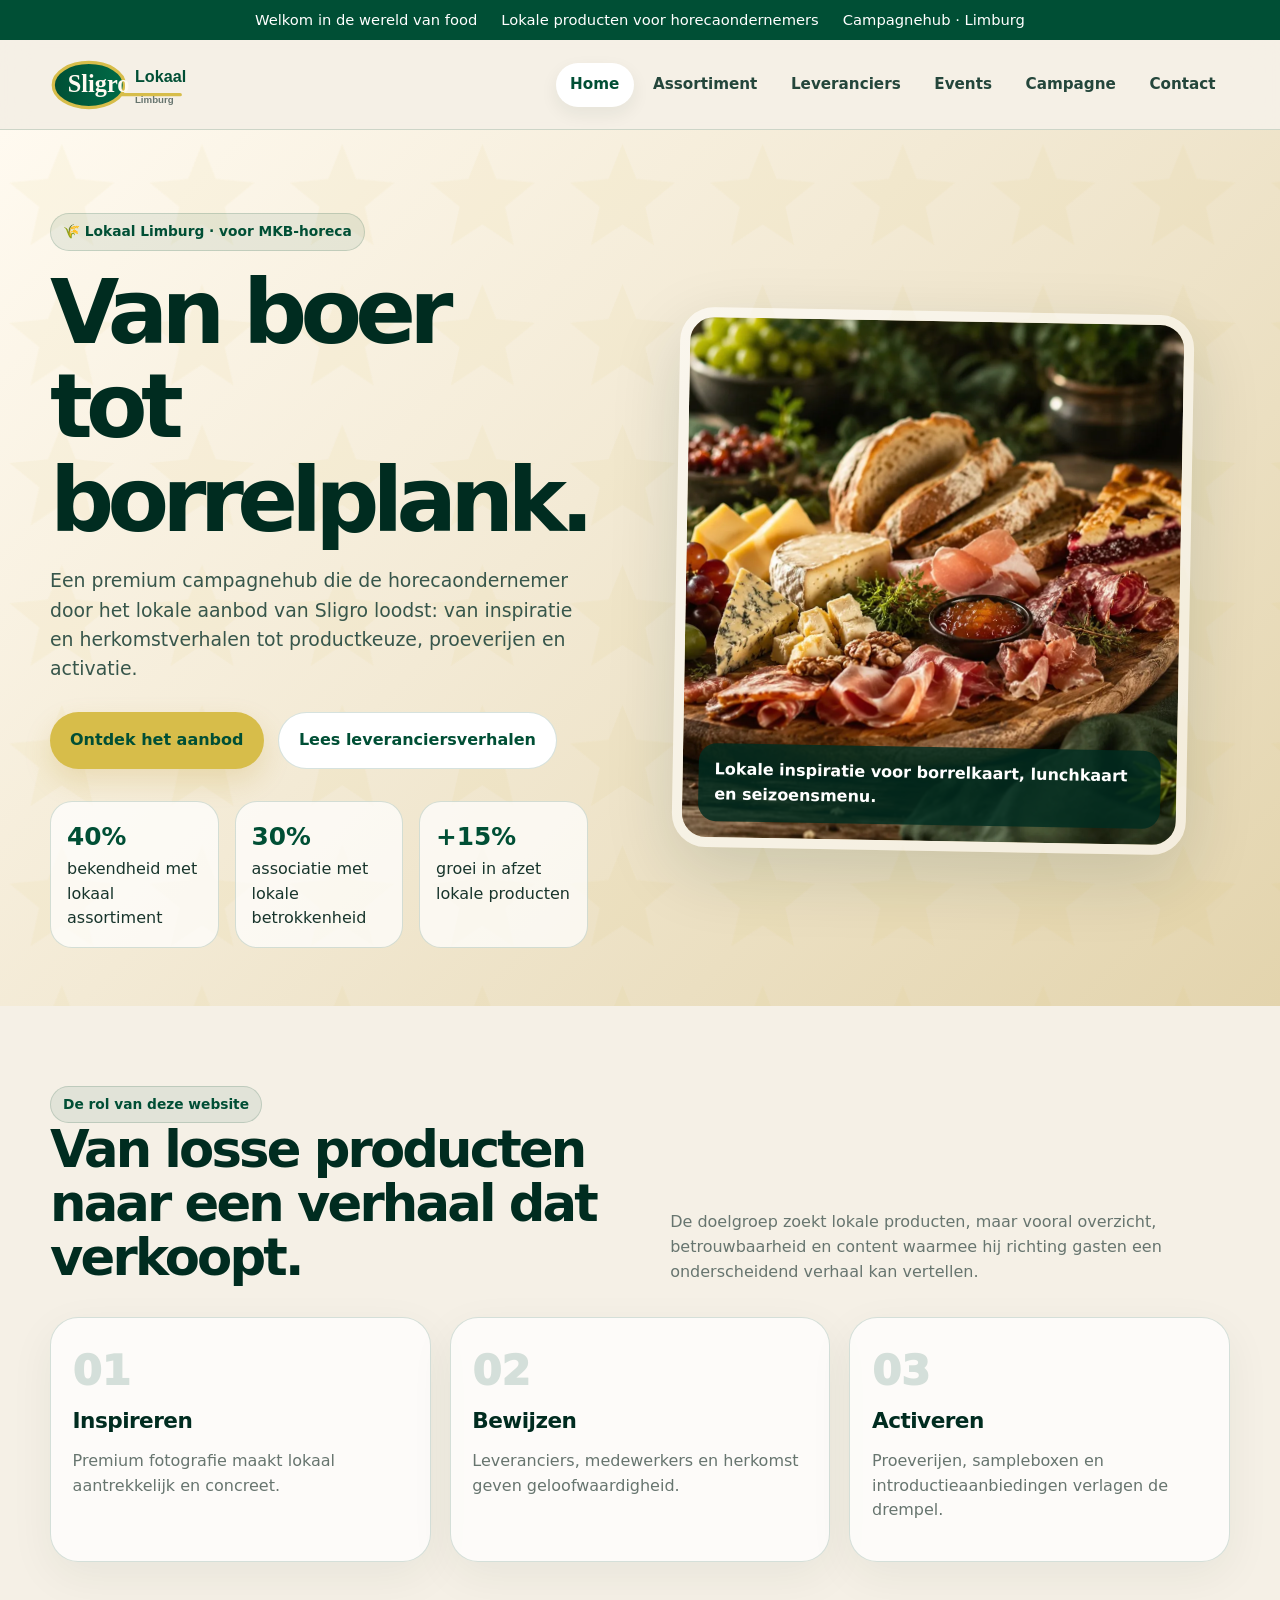
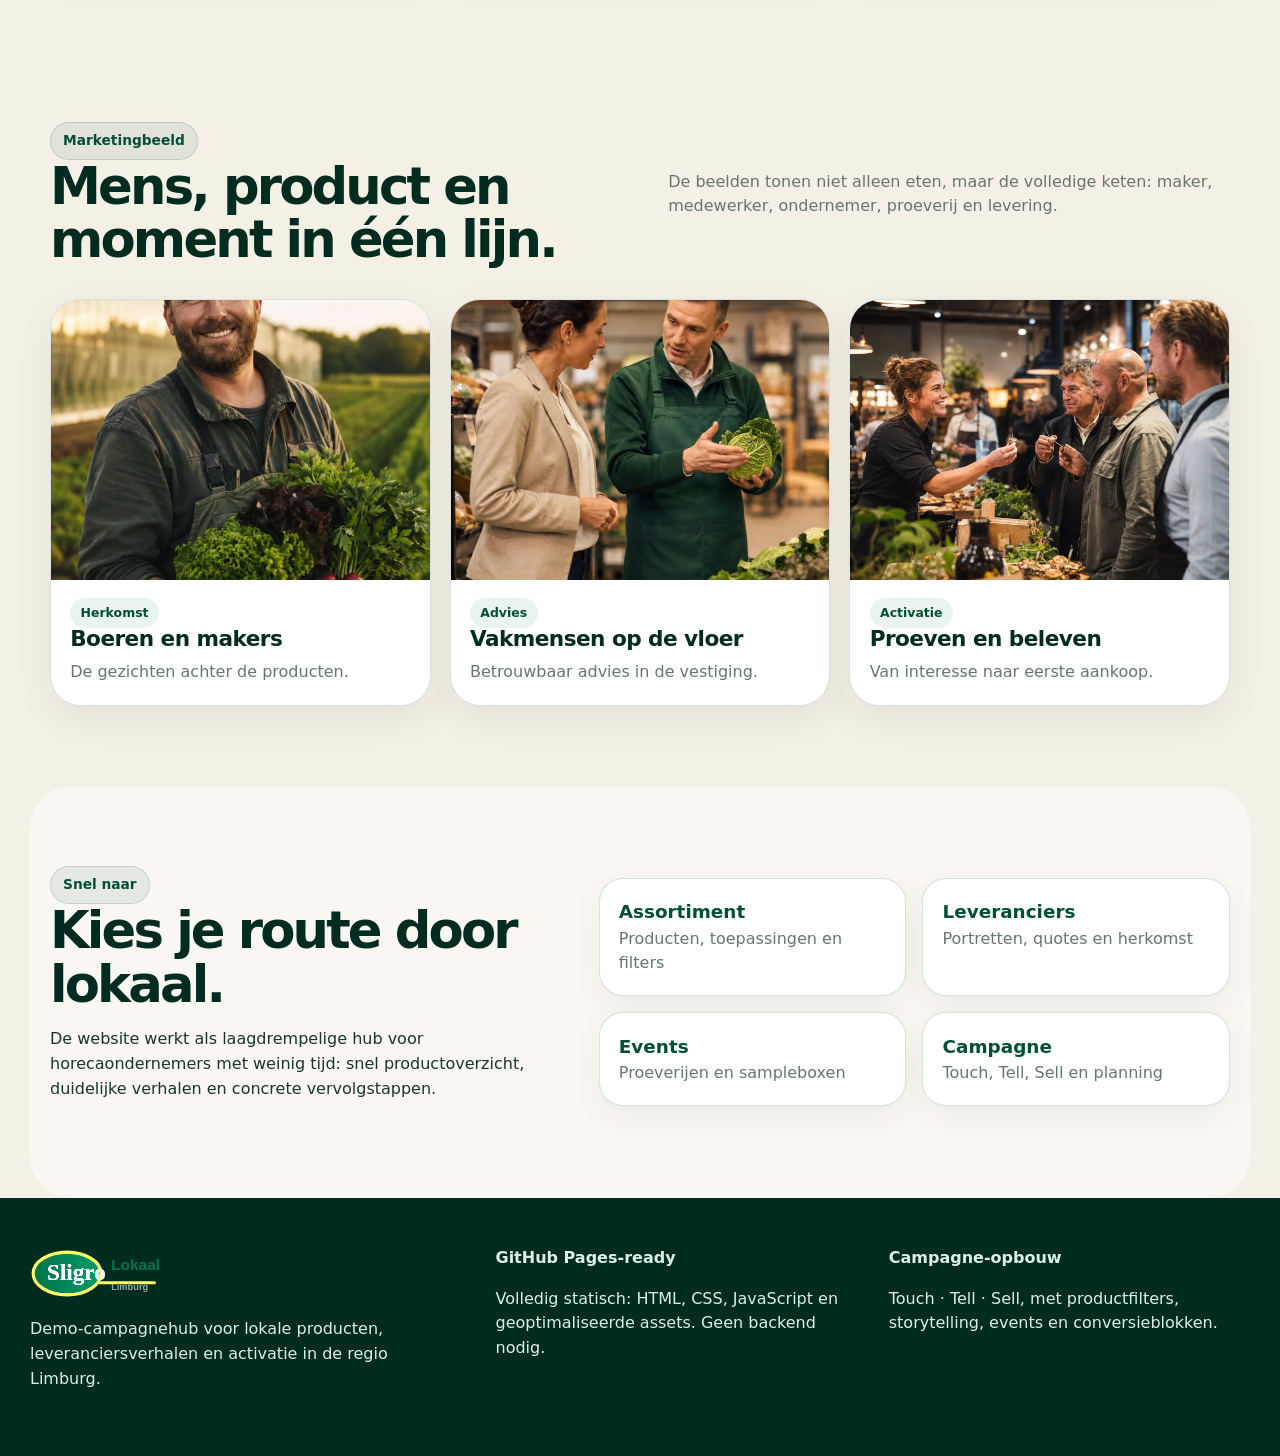
==== commit 75ed6410: "V3" ====
--- a/index.html
+++ b/index.html
@@ -4,278 +4,134 @@
   <meta charset="utf-8">
   <meta name="viewport" content="width=device-width, initial-scale=1">
   <title>Sligro Lokaal Limburg | Van boer tot borrelplank</title>
-  <meta name="description" content="Statische GitHub Page voor een Sligro-campagne rondom lokale Limburgse producten, leveranciersverhalen en proeverijen.">
-  <link rel="preconnect" href="https://fonts.gstatic.com">
+  <meta name="description" content="Campagnehub voor lokale Limburgse producten, leveranciersverhalen en proeverijen voor horecaondernemers.">
+  <meta name="theme-color" content="#004f35">
+  <meta property="og:title" content="Sligro Lokaal Limburg | Van boer tot borrelplank">
+  <meta property="og:description" content="Campagnehub voor lokale Limburgse producten, leveranciersverhalen en proeverijen voor horecaondernemers.">
+  <meta property="og:type" content="website">
+  <meta property="og:image" content="assets/photos/hero-borrelplank.jpg">
+  <link rel="icon" href="assets/favicon.svg" type="image/svg+xml">
+  <link rel="manifest" href="manifest.webmanifest">
+  <link rel="preload" as="image" href="assets/photos/hero-borrelplank.webp" type="image/webp">
   <link rel="stylesheet" href="styles.css">
 </head>
 <body>
-  <div class="topbar">
-    <span>Welkom in de wereld van food</span>
-    <span>Voor horeca, catering, fastservice en hotels</span>
-    <span>Lokaal aanbod voor ondernemers in Limburg</span>
-  </div>
 
-  <header class="site-header">
-    <nav class="nav" aria-label="Hoofdnavigatie">
-      <a class="logo" href="#home" aria-label="Sligro lokaal home">
-        <span class="logo-mark">S</span><span>Sligro</span>
-      </a>
-      <button class="btn secondary mobile-toggle" type="button">Menu</button>
-      <div class="navlinks">
-        <a href="#home">Home</a>
-        <a href="#assortiment">Assortiment</a>
-        <a href="#leveranciers">Leveranciers</a>
-        <a href="#webshop">Webshop</a>
-        <a href="#events">Events</a>
-        <a href="#campagne">Campagne</a>
-      </div>
-    </nav>
-  </header>
+<div class="topbar">
+  <span>Welkom in de wereld van food</span>
+  <span>Lokale producten voor horecaondernemers</span>
+  <span>Campagnehub · Limburg</span>
+</div>
+<header class="site-header">
+  <nav class="nav" aria-label="Hoofdnavigatie">
+    <a class="brand" href="index.html" aria-label="Sligro lokaal home">
+      <img src="assets/logo-sligro-lokaal.svg" alt="Sligro Lokaal">
+    </a>
+    <button class="btn secondary mobile-toggle" type="button" aria-expanded="false" aria-controls="navlinks">Menu</button>
+    <div class="navlinks" id="navlinks">
+<a href="index.html">Home</a>
+<a href="assortiment.html">Assortiment</a>
+<a href="leveranciers.html">Leveranciers</a>
+<a href="events.html">Events</a>
+<a href="campagne.html">Campagne</a>
+<a href="contact.html">Contact</a>
+</div>
+  </nav>
+</header>
 
-  <main>
-    <section class="hero" id="home">
-      <div class="hero-grid">
-        <div>
-          <span class="eyebrow">🌾 Lokaal Limburg · voor MKB-horeca</span>
-          <h1>Van boer tot borrelplank.</h1>
-          <p class="lead">Ontdek lokale producten, leveranciersverhalen en praktische inspiratie waarmee je jouw gasten een sterker regionaal verhaal vertelt. Deze campagnehub combineert premium productfotografie, portretten uit de keten en een heldere route naar het lokale assortiment.</p>
-          <div class="hero-actions">
-            <a class="btn" href="#assortiment">Ontdek het aanbod</a>
-            <a class="btn secondary" href="#leveranciers">Lees de verhalen</a>
-          </div>
-          <div class="stats" aria-label="Campagnedoelen">
-            <div class="stat"><b>40%</b><span>bekendheid met lokaal assortiment</span></div>
-            <div class="stat"><b>30%</b><span>associatie met lokale betrokkenheid</span></div>
-            <div class="stat"><b>+15%</b><span>groei in afzet lokale producten</span></div>
-          </div>
+<main>
+  <section class="hero" id="home">
+    <div class="hero-bg"></div>
+    <div class="hero-grid">
+      <div class="hero-copy">
+        <span class="eyebrow">🌾 Lokaal Limburg · voor MKB-horeca</span>
+        <h1>Van boer tot borrelplank.</h1>
+        <p class="lead">Een premium campagnehub die de horecaondernemer door het lokale aanbod van Sligro loodst: van inspiratie en herkomstverhalen tot productkeuze, proeverijen en activatie.</p>
+        <div class="hero-actions">
+          <a class="btn" href="assortiment.html">Ontdek het aanbod</a>
+          <a class="btn secondary" href="leveranciers.html">Lees leveranciersverhalen</a>
         </div>
-        <figure class="hero-card media-card">
-          <img src="assets/photos/hero-borrelplank.jpg" alt="Ultrarealistische borrelplank met Limburgse streekproducten" loading="eager">
-        </figure>
-      </div>
-    </section>
-
-    <section class="section visual-proof">
-      <div class="section-head compact">
-        <div>
-          <span class="eyebrow">Waarom dit werkt</span>
-          <h2>Authentieke beelden maken lokaal tastbaar.</h2>
-        </div>
-        <p>De website gebruikt voortaan realistische fotografie van producten, boeren, medewerkers en activatiemomenten. Zo voelt de propositie geloofwaardiger en direct bruikbaar als marketingtool.</p>
-      </div>
-      <div class="grid-3 photo-grid">
-        <article class="photo-card">
-          <img src="assets/photos/leverancier-boer.jpg" alt="Lokale leverancier uit Limburg met verse oogst" loading="lazy">
-          <div class="photo-caption">
-            <span class="badge">Herkomst</span>
-            <h3>Boeren en makers uit de regio</h3>
-            <p>Laat letterlijk zien waar producten vandaan komen en wie erachter zit.</p>
-          </div>
-        </article>
-        <article class="photo-card">
-          <img src="assets/photos/medewerker-winkel.jpg" alt="Sligro-medewerker helpt een klant bij lokale producten" loading="lazy">
-          <div class="photo-caption">
-            <span class="badge">Advies</span>
-            <h3>Vakmensen op de vloer</h3>
-            <p>Versterk het beeld van Sligro als betrouwbare, vakgerichte partner.</p>
-          </div>
-        </article>
-        <article class="photo-card">
-          <img src="assets/photos/event-proeverij.jpg" alt="Proeverij met lokale producten en horecaondernemers" loading="lazy">
-          <div class="photo-caption">
-            <span class="badge">Activatie</span>
-            <h3>Proeven en beleven</h3>
-            <p>Gebruik events om ondernemers het verhaal én de smaak te laten ervaren.</p>
-          </div>
-        </article>
-      </div>
-    </section>
-
-    <section class="section" id="assortiment">
-      <div class="section-head">
-        <div>
-          <span class="eyebrow">Assortiment</span>
-          <h2>Lokaal kiezen zonder extra zoektijd.</h2>
-        </div>
-        <p>De ondernemer zoekt overzicht. Daarom is het aanbod opgebouwd rond herkenbare categorieën, met herkomst, toepassing en leverancier direct zichtbaar.</p>
-      </div>
-      <div class="filters" aria-label="Productfilters">
-        <button class="filter-btn active" data-filter="all" type="button">Alles</button>
-        <button class="filter-btn" data-filter="bakkerij" type="button">Bakkerij</button>
-        <button class="filter-btn" data-filter="zuivel" type="button">Zuivel</button>
-        <button class="filter-btn" data-filter="vers" type="button">Vers</button>
-        <button class="filter-btn" data-filter="borrel" type="button">Borrel</button>
-      </div>
-      <div class="product-grid">
-        <article class="product-card" data-category="bakkerij">
-          <div class="product-art"><img src="assets/photos/product-vlaai.jpg" alt="Ultrarealistische foto van Limburgse vlaai" loading="lazy"></div>
-          <div class="product-content">
-            <span class="badge">Bakkerij</span>
-            <h3>Limburgse vlaai</h3>
-            <p>Voor koffie, dessertkaart en lunchconcepten met een herkenbaar streekverhaal.</p>
-            <p class="price">Vanaf € 9,95</p>
-            <button class="btn" data-add type="button">Bekijk product</button>
-          </div>
-        </article>
-        <article class="product-card" data-category="zuivel">
-          <div class="product-art"><img src="assets/photos/product-streekkaas.jpg" alt="Ultrarealistische foto van regionale kazen" loading="lazy"></div>
-          <div class="product-content">
-            <span class="badge">Zuivel</span>
-            <h3>Streekkaas selectie</h3>
-            <p>Voor borrelplanken, lunchgerechten en lokale menu-accenten.</p>
-            <p class="price">Vanaf € 12,50</p>
-            <button class="btn" data-add type="button">Bekijk product</button>
-          </div>
-        </article>
-        <article class="product-card" data-category="vers">
-          <div class="product-art"><img src="assets/photos/product-seizoensgroenten.jpg" alt="Ultrarealistische foto van seizoensgroenten" loading="lazy"></div>
-          <div class="product-content">
-            <span class="badge">Vers</span>
-            <h3>Seizoensgroenten</h3>
-            <p>Verse producten van regionale grond, passend bij wisselende menukaarten.</p>
-            <p class="price">Dagprijs</p>
-            <button class="btn" data-add type="button">Bekijk product</button>
-          </div>
-        </article>
-        <article class="product-card" data-category="borrel">
-          <div class="product-art"><img src="assets/photos/product-samplebox.jpg" alt="Ultrarealistische foto van een lokaal proefpakket" loading="lazy"></div>
-          <div class="product-content">
-            <span class="badge">Borrel</span>
-            <h3>Lokaal proefpakket</h3>
-            <p>Een laagdrempelige samplebox voor ondernemers die het aanbod willen ervaren.</p>
-            <p class="price">Intro € 30,00</p>
-            <button class="btn" data-add type="button">Bekijk product</button>
-          </div>
-        </article>
-      </div>
-    </section>
-
-    <section class="story-strip" id="leveranciers">
-      <div class="section story-grid">
-        <div>
-          <span class="eyebrow">Leveranciersverhalen</span>
-          <h2>Niet alleen inkopen, maar een verhaal kunnen serveren.</h2>
-          <p>Elke leverancier krijgt een vast format: sterk beeld, korte herkomsttekst, quote en directe link naar het product. Zo kan de horecaondernemer het verhaal makkelijk gebruiken richting zijn gasten.</p>
-          <div class="grid-3">
-            <div class="card"><img src="assets/icon-local.svg" alt=""><h3>Korte keten</h3><p>Duidelijke herkomst en regionale beschikbaarheid.</p></div>
-            <div class="card"><img src="assets/icon-story.svg" alt=""><h3>Storytelling</h3><p>Content die bruikbaar is voor menukaart, socials en bediening.</p></div>
-            <div class="card"><img src="assets/icon-chef.svg" alt=""><h3>Vakgericht</h3><p>Geschreven voor ondernemers die weinig tijd hebben.</p></div>
-          </div>
-        </div>
-        <figure class="media-card tall-image">
-          <img src="assets/photos/leverancier-boer.jpg" alt="Portret van een lokale boer uit de keten" loading="lazy">
-        </figure>
-      </div>
-    </section>
-
-    <section class="section" id="webshop">
-      <div class="section-head">
-        <div>
-          <span class="eyebrow">Webshop demo</span>
-          <h2>Een lokale filter die direct helpt kiezen.</h2>
-        </div>
-        <p>De briefing benoemt dat het huidige lokale aanbod onvoldoende zichtbaar is. Deze pagina laat zien hoe een duidelijke webshoplaag en ondersteunende servicebeelden de keuze eenvoudiger maken.</p>
-      </div>
-      <div class="grid-3 promo-grid">
-        <article class="card promo-card">
-          <img src="assets/photos/medewerker-winkel.jpg" alt="Medewerker geeft advies over lokale producten" loading="lazy">
-          <h3>Filter op lokaal / regionaal</h3>
-          <p>Ondernemers hoeven niet meer handmatig te zoeken naar producten met herkomstwaarde.</p>
-        </article>
-        <article class="card promo-card">
-          <img src="assets/photos/bezorging-herkomst.jpg" alt="Levering met herkomstkaartje aan kist met regionale producten" loading="lazy">
-          <h3>Herkomstkaartje bij levering</h3>
-          <p>Een tastbaar kaartje of QR-code maakt van een levering een extra communicatiemoment.</p>
-        </article>
-        <article class="card promo-card">
-          <img src="assets/photos/hero-borrelplank.jpg" alt="Lokale productbundel voor de horeca" loading="lazy">
-          <h3>Productbundels</h3>
-          <p>Bundels helpen ondernemers snel starten met een lokaal aanbod op hun kaart.</p>
-        </article>
-      </div>
-    </section>
-
-    <section class="section" id="events">
-      <div class="section-head">
-        <div>
-          <span class="eyebrow">Events</span>
-          <h2>Proeven maakt lokaal concreet.</h2>
-        </div>
-        <p>Leveranciersdagen, proeverijen en workshops maken het assortiment tastbaar en verlagen de drempel voor een eerste aankoop.</p>
-      </div>
-      <div class="story-grid">
-        <figure class="media-card wide-image">
-          <img src="assets/photos/event-proeverij.jpg" alt="Proeverij met lokale leveranciers en horecaondernemers" loading="lazy">
-        </figure>
-        <div class="card event-copy">
-          <span class="badge">Lokaal & Lekker</span>
-          <h3>Leveranciersdag in de vestiging</h3>
-          <p>Ontmoet producenten, proef seizoensproducten en ontvang een introductieaanbod voor de eerste bestelling.</p>
-          <ul>
-            <li>Productdemo's en toepassingen voor horeca</li>
-            <li>Sampleboxen voor vaste klanten</li>
-            <li>Contentpakket voor menukaart en social posts</li>
-          </ul>
-          <a class="btn" href="#campagne">Bekijk planning</a>
+        <div class="stats" aria-label="Campagnedoelen">
+          <div class="stat"><b>40%</b><span>bekendheid met lokaal assortiment</span></div>
+          <div class="stat"><b>30%</b><span>associatie met lokale betrokkenheid</span></div>
+          <div class="stat"><b>+15%</b><span>groei in afzet lokale producten</span></div>
         </div>
       </div>
-    </section>
+      <figure class="hero-card media-card">
+        <picture class="">
+      <source srcset="assets/photos/hero-borrelplank.webp" type="image/webp">
+      <img src="assets/photos/hero-borrelplank.jpg" alt="Ultrarealistische borrelplank met Limburgse streekproducten" loading="eager">
+    </picture>
+        <figcaption>Lokale inspiratie voor borrelkaart, lunchkaart en seizoensmenu.</figcaption>
+      </figure>
+    </div>
+  </section>
 
-    <section class="section" id="campagne">
-      <div class="section-head">
-        <div>
-          <span class="eyebrow">Touch · Tell · Sell</span>
-          <h2>De klantreis van bewustwording naar aankoop.</h2>
-        </div>
-        <p>De website is ingericht als digitale vertaling van de 360°-campagne: eerst inspireren, daarna bewijzen, vervolgens activeren.</p>
-      </div>
-      <div class="timeline">
-        <article class="phase">
-          <span>Juni 2026</span>
-          <h3>Voorbereiding</h3>
-          <p>Concept, contentstrategie, leveranciersselectie en sampleboxen.</p>
-        </article>
-        <article class="phase">
-          <span>Jul — sep 2026</span>
-          <h3>Touch</h3>
-          <p>Social ads, OOH, eerste portretten en e-mailcampagne.</p>
-        </article>
-        <article class="phase">
-          <span>Okt — dec 2026</span>
-          <h3>Tell</h3>
-          <p>MagaZiNe thema-editie, PR, ZiN-workshop en POS-materiaal.</p>
-        </article>
-        <article class="phase">
-          <span>Jan — mei 2027</span>
-          <h3>Sell</h3>
-          <p>Introductiekorting, proeverijen, LinkedIn-campagne en eindmeting.</p>
-        </article>
-      </div>
+  <section class="section intro-panel">
+    <div class="section-head">
+      <div><span class="eyebrow">De rol van deze website</span><h2>Van losse producten naar een verhaal dat verkoopt.</h2></div>
+      <p>De doelgroep zoekt lokale producten, maar vooral overzicht, betrouwbaarheid en content waarmee hij richting gasten een onderscheidend verhaal kan vertellen.</p>
+    </div>
+    <div class="grid-3">
+      <article class="card feature-card"><span class="num">01</span><h3>Inspireren</h3><p>Premium fotografie maakt lokaal aantrekkelijk en concreet.</p></article>
+      <article class="card feature-card"><span class="num">02</span><h3>Bewijzen</h3><p>Leveranciers, medewerkers en herkomst geven geloofwaardigheid.</p></article>
+      <article class="card feature-card"><span class="num">03</span><h3>Activeren</h3><p>Proeverijen, sampleboxen en introductieaanbiedingen verlagen de drempel.</p></article>
+    </div>
+  </section>
 
-      <div class="cta" style="margin-top:2rem">
-        <div>
-          <h2>Sligro verbindt ondernemers met de smaak van hun regio.</h2>
-          <p>Een statische GitHub Page als campagnehub: snel te uploaden, responsive en nu verrijkt met ultrarealistische beeldassets voor een sterkere marketingpresentatie.</p>
-        </div>
-        <div>
-          <a class="btn" href="#assortiment">Start met lokaal aanbod</a>
-        </div>
-      </div>
-    </section>
-  </main>
+  <section class="section visual-proof">
+    <div class="section-head compact">
+      <div><span class="eyebrow">Marketingbeeld</span><h2>Mens, product en moment in één lijn.</h2></div>
+      <p>De beelden tonen niet alleen eten, maar de volledige keten: maker, medewerker, ondernemer, proeverij en levering.</p>
+    </div>
+    <div class="grid-3 photo-grid">
+      <a class="photo-card" href="leveranciers.html"><picture class="">
+      <source srcset="assets/photos/leverancier-boer.webp" type="image/webp">
+      <img src="assets/photos/leverancier-boer.jpg" alt="Lokale leverancier uit Limburg met verse oogst" loading="lazy">
+    </picture><div class="photo-caption"><span class="badge">Herkomst</span><h3>Boeren en makers</h3><p>De gezichten achter de producten.</p></div></a>
+      <a class="photo-card" href="assortiment.html"><picture class="">
+      <source srcset="assets/photos/medewerker-winkel.webp" type="image/webp">
+      <img src="assets/photos/medewerker-winkel.jpg" alt="Medewerker helpt een klant bij lokale producten" loading="lazy">
+    </picture><div class="photo-caption"><span class="badge">Advies</span><h3>Vakmensen op de vloer</h3><p>Betrouwbaar advies in de vestiging.</p></div></a>
+      <a class="photo-card" href="events.html"><picture class="">
+      <source srcset="assets/photos/event-proeverij.webp" type="image/webp">
+      <img src="assets/photos/event-proeverij.jpg" alt="Proeverij met lokale producten en horecaondernemers" loading="lazy">
+    </picture><div class="photo-caption"><span class="badge">Activatie</span><h3>Proeven en beleven</h3><p>Van interesse naar eerste aankoop.</p></div></a>
+    </div>
+  </section>
 
-  <footer class="footer">
-    <div class="footer-inner">
-      <div>
-        <div class="logo" style="color:white"><span class="logo-mark">S</span><span>Sligro Lokaal</span></div>
-        <p>Demo-campagnehub voor lokale producten en leveranciersverhalen.</p>
-      </div>
-      <div>
-        <strong>GitHub Pages</strong>
-        <p>Upload deze bestanden naar je repository en zet Pages aan voor de root of docs-map.</p>
-      </div>
+  <section class="section split-highlight">
+    <div>
+      <span class="eyebrow">Snel naar</span>
+      <h2>Kies je route door lokaal.</h2>
+      <p>De website werkt als laagdrempelige hub voor horecaondernemers met weinig tijd: snel productoverzicht, duidelijke verhalen en concrete vervolgstappen.</p>
     </div>
-  </footer>
-  <script src="script.js"></script>
+    <div class="route-cards">
+      <a class="route-card" href="assortiment.html"><strong>Assortiment</strong><span>Producten, toepassingen en filters</span></a>
+      <a class="route-card" href="leveranciers.html"><strong>Leveranciers</strong><span>Portretten, quotes en herkomst</span></a>
+      <a class="route-card" href="events.html"><strong>Events</strong><span>Proeverijen en sampleboxen</span></a>
+      <a class="route-card" href="campagne.html"><strong>Campagne</strong><span>Touch, Tell, Sell en planning</span></a>
+    </div>
+  </section>
+</main>
+
+<footer class="footer">
+  <div class="footer-inner">
+    <div>
+      <img class="footer-logo" src="assets/logo-sligro-lokaal.svg" alt="Sligro Lokaal">
+      <p>Demo-campagnehub voor lokale producten, leveranciersverhalen en activatie in de regio Limburg.</p>
+    </div>
+    <div>
+      <strong>GitHub Pages-ready</strong>
+      <p>Volledig statisch: HTML, CSS, JavaScript en geoptimaliseerde assets. Geen backend nodig.</p>
+    </div>
+    <div>
+      <strong>Campagne-opbouw</strong>
+      <p>Touch · Tell · Sell, met productfilters, storytelling, events en conversieblokken.</p>
+    </div>
+  </div>
+</footer>
+
+<script src="script.js"></script>
 </body>
 </html>
--- a/styles.css
+++ b/styles.css
@@ -1,274 +1,18 @@
-:root{
-  --sligro-green:#004f35;
-  --sligro-green-2:#006b47;
-  --sligro-dark:#002c20;
-  --sligro-gold:#d7bd4a;
-  --sligro-cream:#f5f0e6;
-  --sligro-card:#fffaf0;
-  --ink:#18352c;
-  --muted:#67756f;
-  --border:rgba(0,79,53,.16);
-  --shadow:0 24px 70px rgba(0,44,32,.14);
-  --radius:28px;
-}
-*{box-sizing:border-box}
-html{scroll-behavior:smooth}
-body{
-  margin:0;
-  font-family:Inter, system-ui, -apple-system, BlinkMacSystemFont, "Segoe UI", sans-serif;
-  color:var(--ink);
-  background:var(--sligro-cream);
-  line-height:1.55;
-}
-img{max-width:100%;display:block}
-a{color:inherit;text-decoration:none}
-.topbar{
-  background:var(--sligro-green);
-  color:white;
-  font-size:.92rem;
-  padding:.55rem 1.5rem;
-  display:flex;
-  justify-content:center;
-  gap:1.5rem;
-}
-.site-header{
-  position:sticky;
-  top:0;
-  z-index:50;
-  background:rgba(245,240,230,.94);
-  backdrop-filter:blur(16px);
-  border-bottom:1px solid var(--border);
-}
-.nav{
-  max-width:1220px;
-  margin:auto;
-  padding:1rem 1.25rem;
-  display:flex;
-  align-items:center;
-  gap:1.2rem;
-}
-.logo{
-  display:flex;
-  align-items:center;
-  gap:.8rem;
-  font-family:Georgia, serif;
-  font-weight:800;
-  color:var(--sligro-green);
-  font-size:2rem;
-  letter-spacing:-.04em;
-  margin-right:auto;
-}
-.logo-mark{
-  width:42px;height:42px;border-radius:50%;
-  background:var(--sligro-green);
-  display:grid;place-items:center;
-  color:var(--sligro-gold);
-  box-shadow:inset 0 0 0 3px rgba(215,189,74,.55);
-  font-family:Inter, sans-serif;
-  font-size:18px;
-}
-.navlinks{display:flex;gap:.3rem;align-items:center;flex-wrap:wrap}
-.navlinks a{
-  padding:.65rem .9rem;
-  border-radius:999px;
-  font-weight:700;
-  color:#24463b;
-  font-size:.95rem;
-}
-.navlinks a:hover,.navlinks a.active{background:#fff;color:var(--sligro-green);box-shadow:0 7px 18px rgba(0,44,32,.07)}
-.btn{
-  display:inline-flex;
-  align-items:center;
-  justify-content:center;
-  gap:.55rem;
-  border:0;
-  border-radius:999px;
-  padding:.95rem 1.25rem;
-  background:var(--sligro-gold);
-  color:var(--sligro-green);
-  font-weight:900;
-  cursor:pointer;
-  box-shadow:0 12px 28px rgba(183,139,11,.18);
-}
-.btn.secondary{background:white;color:var(--sligro-green);box-shadow:none;border:1px solid var(--border)}
-.hero{
-  overflow:hidden;
-  background:linear-gradient(135deg,#fffaf0 0%,#f3ead5 44%,#e3d4ad 100%);
-}
-.hero-grid{
-  max-width:1220px;
-  margin:auto;
-  padding:5.2rem 1.25rem 3.6rem;
-  display:grid;
-  grid-template-columns: .94fr 1.06fr;
-  gap:3rem;
-  align-items:center;
-}
-.eyebrow{
-  display:inline-flex;gap:.5rem;align-items:center;
-  background:rgba(0,79,53,.08);
-  border:1px solid var(--border);
-  color:var(--sligro-green);
-  padding:.45rem .75rem;border-radius:999px;
-  font-weight:900;font-size:.86rem;
-}
-h1,h2,h3{margin:0;line-height:1.05;color:var(--sligro-dark)}
-h1{font-size:clamp(2.7rem,7vw,5.8rem);letter-spacing:-.075em;margin:.9rem 0 1rem}
-h2{font-size:clamp(2.1rem,4vw,3.6rem);letter-spacing:-.055em}
-h3{font-size:1.35rem;letter-spacing:-.025em}
-.lead{font-size:1.18rem;max-width:60ch;color:#37564b}
-.hero-actions{display:flex;gap:.9rem;flex-wrap:wrap;margin:1.8rem 0 2rem}
-.stats{display:grid;grid-template-columns:repeat(3,1fr);gap:1rem;margin-top:2rem}
-.stat{
-  background:rgba(255,255,255,.72);
-  border:1px solid var(--border);
-  padding:1rem;border-radius:22px;
-}
-.stat b{display:block;font-size:1.55rem;color:var(--sligro-green)}
-.hero-card{
-  position:relative;
-  border-radius:38px;
-  overflow:hidden;
-  box-shadow:var(--shadow);
-  border:10px solid rgba(255,255,255,.55);
-  transform:rotate(1deg);
-}
-.hero-card img{width:100%;height:100%;min-height:520px;object-fit:cover}
-.section{max-width:1220px;margin:auto;padding:5rem 1.25rem}
-.section-head{display:flex;justify-content:space-between;gap:2rem;align-items:end;margin-bottom:2rem}
-.section-head.compact{align-items:center}
-.section-head p{max-width:56ch;color:var(--muted);margin:0}
-.grid-3{display:grid;grid-template-columns:repeat(3,1fr);gap:1.2rem}
-.card{
-  background:rgba(255,255,255,.74);
-  border:1px solid var(--border);
-  border-radius:var(--radius);
-  padding:1.35rem;
-  box-shadow:0 14px 46px rgba(0,44,32,.06);
-}
-.card img{border-radius:20px;margin-bottom:1rem}
-.card p{color:var(--muted)}
-.badge{
-  display:inline-flex;
-  padding:.35rem .65rem;
-  border-radius:999px;
-  background:#eaf4ee;
-  color:var(--sligro-green);
-  font-weight:900;
-  font-size:.78rem;
-}
-.visual-proof{padding-top:2.8rem}
-.photo-grid,.promo-grid{align-items:stretch}
-.photo-card{
-  background:white;
-  border-radius:30px;
-  overflow:hidden;
-  border:1px solid var(--border);
-  box-shadow:0 12px 38px rgba(0,44,32,.07);
-}
-.photo-card img{width:100%;height:280px;object-fit:cover}
-.photo-caption{padding:1.1rem 1.2rem 1.3rem}
-.photo-caption p{color:var(--muted);margin:.55rem 0 0}
-.story-strip{
-  background:var(--sligro-green);
-  color:white;
-  overflow:hidden;
-}
-.story-strip .section{padding-block:4rem}
-.story-strip h2{color:white}
-.story-strip p{color:#dcefe7}
-.story-grid{display:grid;grid-template-columns:1fr 1fr;gap:1.5rem;align-items:center}
-.story-grid img{border-radius:34px;box-shadow:var(--shadow)}
-.story-strip .card{background:rgba(255,255,255,.08);border-color:rgba(255,255,255,.12)}
-.story-strip .card h3{color:white}
-.story-strip .card p{color:#dcefe7}
-.story-strip .card img{width:60px;height:60px;object-fit:contain;background:rgba(255,255,255,.9);padding:.6rem;border-radius:16px}
-.media-card{overflow:hidden;border-radius:34px;box-shadow:var(--shadow);border:1px solid rgba(255,255,255,.16)}
-.media-card img{width:100%;height:100%;object-fit:cover}
-.tall-image img{min-height:560px}
-.wide-image img{min-height:420px}
-.filters{
-  display:flex;gap:.7rem;flex-wrap:wrap;margin:1.4rem 0 2rem;
-}
-.filter-btn{
-  border:1px solid var(--border);
-  background:#fff;
-  padding:.7rem .95rem;
-  border-radius:999px;
-  font-weight:800;
-  color:var(--sligro-green);
-  cursor:pointer;
-}
-.filter-btn.active{background:var(--sligro-green);color:#fff}
-.product-grid{display:grid;grid-template-columns:repeat(4,1fr);gap:1rem}
-.product-card{
-  background:white;border:1px solid var(--border);border-radius:24px;overflow:hidden;
-  box-shadow:0 12px 38px rgba(0,44,32,.07);
-}
-.product-art{
-  min-height:210px;
-  background:#f1ead8;
-  display:grid;
-  place-items:center;
-}
-.product-art img{height:210px;width:100%;object-fit:cover}
-.product-content{padding:1rem}
-.price{font-weight:900;color:var(--sligro-green);font-size:1.15rem}
-.promo-card{padding:0;overflow:hidden}
-.promo-card img{width:100%;height:260px;object-fit:cover;border-radius:0;margin:0}
-.promo-card h3,.promo-card p{padding-inline:1.2rem}
-.promo-card h3{padding-top:1rem}
-.promo-card p{padding-bottom:1.3rem}
-.timeline{display:grid;grid-template-columns:repeat(4,1fr);gap:1rem}
-.phase{
-  position:relative;
-  background:#fff;
-  border-radius:26px;
-  border:1px solid var(--border);
-  padding:1.2rem;
-}
-.phase:before{
-  content:"";
-  width:4px;height:54px;border-radius:4px;background:var(--sligro-gold);
-  position:absolute;top:1.25rem;left:0;
-}
-.phase span{color:var(--sligro-green);font-weight:900;font-size:.8rem;text-transform:uppercase}
-.event-copy ul{margin:.8rem 0 1.4rem;padding-left:1.2rem;color:var(--muted)}
-.event-copy li+li{margin-top:.4rem}
-.cta{
-  background:linear-gradient(135deg,var(--sligro-green),#083927);
-  border-radius:42px;
-  padding:3rem;
-  color:white;
-  display:grid;
-  grid-template-columns:1.2fr .8fr;
-  gap:2rem;
-  align-items:center;
-  overflow:hidden;
-}
-.cta h2{color:white}
-.cta p{color:#dcefe7}
-.footer{background:#002c20;color:#dcefe7;padding:3rem 1.25rem}
-.footer-inner{max-width:1220px;margin:auto;display:flex;gap:2rem;justify-content:space-between;flex-wrap:wrap}
-.hidden{display:none!important}
-.mobile-toggle{display:none}
-@media (max-width:920px){
-  .hero-grid,.story-grid,.cta{grid-template-columns:1fr}
-  .grid-3,.product-grid,.timeline{grid-template-columns:1fr 1fr}
-  .nav{align-items:flex-start}
-  .mobile-toggle{display:inline-flex}
-  .navlinks{display:none;width:100%;flex-direction:column;align-items:stretch}
-  .navlinks.open{display:flex}
-  .nav{flex-wrap:wrap}
-  .section-head{flex-direction:column;align-items:flex-start}
-  .hero-card img{min-height:360px}
-  .tall-image img,.wide-image img{min-height:320px}
-}
-@media (max-width:640px){
-  .topbar{display:none}
-  .hero-grid{padding-top:3rem}
-  .grid-3,.product-grid,.timeline,.stats{grid-template-columns:1fr}
-  .cta{padding:2rem;border-radius:30px}
-  .photo-card img,.promo-card img,.product-art img{height:220px}
-  .product-art{min-height:220px}
-}
+
+:root{--sligro-green:#004f35;--sligro-green-2:#006b47;--sligro-dark:#002c20;--sligro-gold:#d7bd4a;--sligro-cream:#f5f0e6;--sligro-card:#fffaf0;--ink:#18352c;--muted:#67756f;--border:rgba(0,79,53,.16);--shadow:0 24px 70px rgba(0,44,32,.14);--radius:28px}
+*{box-sizing:border-box}html{scroll-behavior:smooth}body{margin:0;font-family:Inter,system-ui,-apple-system,BlinkMacSystemFont,"Segoe UI",sans-serif;color:var(--ink);background:var(--sligro-cream);line-height:1.55}img{max-width:100%;display:block}a{color:inherit;text-decoration:none}picture{display:block}
+.topbar{background:var(--sligro-green);color:white;font-size:.92rem;padding:.55rem 1.5rem;display:flex;justify-content:center;gap:1.5rem}.site-header{position:sticky;top:0;z-index:50;background:rgba(245,240,230,.94);backdrop-filter:blur(16px);border-bottom:1px solid var(--border)}.nav{max-width:1220px;margin:auto;padding:.95rem 1.25rem;display:flex;align-items:center;gap:1.2rem}.brand{margin-right:auto}.brand img{width:178px;height:auto}.navlinks{display:flex;gap:.3rem;align-items:center;flex-wrap:wrap}.navlinks a{padding:.65rem .9rem;border-radius:999px;font-weight:800;color:#24463b;font-size:.95rem}.navlinks a:hover,.navlinks a.active{background:#fff;color:var(--sligro-green);box-shadow:0 7px 18px rgba(0,44,32,.07)}
+.btn{display:inline-flex;align-items:center;justify-content:center;gap:.55rem;border:0;border-radius:999px;padding:.95rem 1.25rem;background:var(--sligro-gold);color:var(--sligro-green);font-weight:900;cursor:pointer;box-shadow:0 12px 28px rgba(183,139,11,.18)}.btn.secondary{background:white;color:var(--sligro-green);box-shadow:none;border:1px solid var(--border)}
+.hero{position:relative;overflow:hidden;background:linear-gradient(135deg,#fffaf0 0%,#f3ead5 44%,#e3d4ad 100%)}.hero-bg{position:absolute;inset:0;background:url("assets/pattern-limburg.svg") center/cover no-repeat;opacity:.8;pointer-events:none}.hero-grid{position:relative;max-width:1220px;margin:auto;padding:5.2rem 1.25rem 3.6rem;display:grid;grid-template-columns:.94fr 1.06fr;gap:3rem;align-items:center}.eyebrow{display:inline-flex;gap:.5rem;align-items:center;background:rgba(0,79,53,.08);border:1px solid var(--border);color:var(--sligro-green);padding:.45rem .75rem;border-radius:999px;font-weight:900;font-size:.86rem}h1,h2,h3{margin:0;line-height:1.05;color:var(--sligro-dark)}h1{font-size:clamp(2.7rem,7vw,5.8rem);letter-spacing:-.075em;margin:.9rem 0 1rem}h2{font-size:clamp(2.1rem,4vw,3.6rem);letter-spacing:-.055em}h3{font-size:1.35rem;letter-spacing:-.025em}.lead{font-size:1.18rem;max-width:62ch;color:#37564b}.hero-actions{display:flex;gap:.9rem;flex-wrap:wrap;margin:1.8rem 0 2rem}.stats{display:grid;grid-template-columns:repeat(3,1fr);gap:1rem;margin-top:2rem}.stat{background:rgba(255,255,255,.72);border:1px solid var(--border);padding:1rem;border-radius:22px}.stat b{display:block;font-size:1.55rem;color:var(--sligro-green)}
+.media-card{position:relative;overflow:hidden;border-radius:34px;box-shadow:var(--shadow);border:1px solid rgba(255,255,255,.45)}.hero-card{border:10px solid rgba(255,255,255,.55);transform:rotate(1deg)}.media-card img,.media-card picture img{width:100%;height:100%;object-fit:cover}.hero-card img{min-height:520px}figcaption{position:absolute;left:1rem;right:1rem;bottom:1rem;background:rgba(0,44,32,.82);color:white;border-radius:18px;padding:.9rem 1rem;font-weight:800}
+.section{max-width:1220px;margin:auto;padding:5rem 1.25rem}.section-head{display:flex;justify-content:space-between;gap:2rem;align-items:end;margin-bottom:2rem}.section-head.compact{align-items:center}.section-head p{max-width:56ch;color:var(--muted);margin:0}.grid-3{display:grid;grid-template-columns:repeat(3,1fr);gap:1.2rem}.card{background:rgba(255,255,255,.74);border:1px solid var(--border);border-radius:var(--radius);padding:1.35rem;box-shadow:0 14px 46px rgba(0,44,32,.06)}.card img{border-radius:20px;margin-bottom:1rem}.card p{color:var(--muted)}.badge{display:inline-flex;padding:.35rem .65rem;border-radius:999px;background:#eaf4ee;color:var(--sligro-green);font-weight:900;font-size:.78rem}.feature-card .num{font-size:2.6rem;font-weight:950;color:rgba(0,79,53,.16);display:block;margin-bottom:.4rem}
+.photo-grid,.promo-grid{align-items:stretch}.photo-card{background:white;border-radius:30px;overflow:hidden;border:1px solid var(--border);box-shadow:0 12px 38px rgba(0,44,32,.07);transition:transform .2s ease,box-shadow .2s ease}.photo-card:hover{transform:translateY(-4px);box-shadow:0 22px 58px rgba(0,44,32,.12)}.photo-card img{width:100%;height:280px;object-fit:cover}.photo-caption{padding:1.1rem 1.2rem 1.3rem}.photo-caption p{color:var(--muted);margin:.55rem 0 0}
+.split-highlight{display:grid;grid-template-columns:.9fr 1.1fr;gap:2rem;align-items:center;background:rgba(255,255,255,.45);border-radius:42px}.route-cards{display:grid;grid-template-columns:1fr 1fr;gap:1rem}.route-card{background:white;border:1px solid var(--border);border-radius:24px;padding:1.2rem;box-shadow:0 10px 32px rgba(0,44,32,.06)}.route-card strong{display:block;color:var(--sligro-green);font-size:1.15rem}.route-card span{color:var(--muted)}
+.page-hero{max-width:1220px;margin:0 auto;padding:5rem 1.25rem 2rem;display:grid;grid-template-columns:.92fr 1.08fr;gap:2rem;align-items:center}.page-hero.green-hero{background:linear-gradient(135deg,var(--sligro-green),#083927);max-width:none;padding-inline:max(1.25rem,calc((100vw - 1220px)/2));color:white}.green-hero h1,.green-hero .lead{color:white}.green-hero .eyebrow{background:rgba(255,255,255,.1);border-color:rgba(255,255,255,.2);color:#fff}.page-hero-img{border-radius:34px;overflow:hidden;box-shadow:var(--shadow)}.page-hero-img img{height:440px;width:100%;object-fit:cover}
+.filters{display:flex;gap:.7rem;flex-wrap:wrap;margin:0 0 2rem}.filter-btn{border:1px solid var(--border);background:#fff;padding:.7rem .95rem;border-radius:999px;font-weight:800;color:var(--sligro-green);cursor:pointer}.filter-btn.active{background:var(--sligro-green);color:#fff}.product-grid{display:grid;grid-template-columns:repeat(3,1fr);gap:1rem}.product-card{background:white;border:1px solid var(--border);border-radius:24px;overflow:hidden;box-shadow:0 12px 38px rgba(0,44,32,.07)}.product-art{min-height:230px;background:#f1ead8;display:grid;place-items:center}.product-art img{height:230px;width:100%;object-fit:cover}.product-content{padding:1.1rem}.price{font-weight:900;color:var(--sligro-green);font-size:1.15rem}
+.supplier-layout{display:grid;grid-template-columns:1fr 1fr;gap:1.2rem}.supplier-card{display:grid;grid-template-columns:.86fr 1.14fr;background:white;border:1px solid var(--border);border-radius:30px;overflow:hidden;box-shadow:0 12px 38px rgba(0,44,32,.07)}.supplier-card img{height:100%;min-height:360px;object-fit:cover}.supplier-card div{padding:1.4rem}.supplier-card p{color:var(--muted)}.story-strip-inline{background:var(--sligro-green);max-width:none;padding-inline:max(1.25rem,calc((100vw - 1220px)/2))}.story-strip-inline .card{background:rgba(255,255,255,.08);border-color:rgba(255,255,255,.16)}.story-strip-inline h3{color:white}.story-strip-inline p{color:#dcefe7}
+.event-agenda{display:grid;grid-template-columns:repeat(4,1fr);gap:1rem}.event-agenda article,.phase{position:relative;background:#fff;border-radius:26px;border:1px solid var(--border);padding:1.2rem;box-shadow:0 10px 32px rgba(0,44,32,.06)}.event-agenda article:before,.phase:before{content:"";width:4px;height:54px;border-radius:4px;background:var(--sligro-gold);position:absolute;top:1.25rem;left:0}.event-agenda span,.phase span{color:var(--sligro-green);font-weight:900;font-size:.8rem;text-transform:uppercase}.split-image{border-radius:34px;overflow:hidden}.split-image img{height:420px;width:100%;object-fit:cover}.timeline{display:grid;grid-template-columns:repeat(4,1fr);gap:1rem}.timeline.detailed .phase{min-height:210px}.campaign-funnel{display:grid;grid-template-columns:repeat(3,1fr);gap:1.2rem}.campaign-funnel article{text-align:center;background:white;border-radius:30px;border:1px solid var(--border);padding:2rem;box-shadow:0 12px 38px rgba(0,44,32,.07)}.campaign-funnel img{width:74px;height:74px;margin:0 auto 1rem}
+.cta{background:linear-gradient(135deg,var(--sligro-green),#083927);border-radius:42px;padding:3rem;color:white;display:grid;grid-template-columns:1.2fr .8fr;gap:2rem;align-items:center;overflow:hidden}.cta h2{color:white}.cta p{color:#dcefe7}.contact-layout{display:grid;grid-template-columns:1fr 1fr;gap:1.5rem}.contact-form{background:white;border:1px solid var(--border);border-radius:34px;padding:1.5rem;box-shadow:0 12px 38px rgba(0,44,32,.07);display:grid;gap:1rem}label{font-weight:900;color:var(--sligro-green)}input,select{width:100%;margin-top:.45rem;border:1px solid var(--border);border-radius:16px;padding:.9rem;background:#fffaf0;font:inherit}.form-note{font-size:.9rem;color:var(--muted)}
+.footer{background:#002c20;color:#dcefe7;padding:3rem 1.25rem}.footer-inner{max-width:1220px;margin:auto;display:grid;grid-template-columns:1.2fr 1fr 1fr;gap:2rem}.footer-logo{width:170px;filter:brightness(1.45)}.hidden{display:none!important}.mobile-toggle{display:none}
+@media(max-width:980px){.hero-grid,.page-hero,.split-highlight,.contact-layout{grid-template-columns:1fr}.grid-3,.product-grid,.timeline,.event-agenda,.campaign-funnel,.supplier-layout{grid-template-columns:1fr 1fr}.supplier-card{grid-template-columns:1fr}.section-head{flex-direction:column;align-items:flex-start}.hero-card img,.page-hero-img img{min-height:360px;height:360px}.footer-inner{grid-template-columns:1fr}.nav{align-items:flex-start}.mobile-toggle{display:inline-flex}.navlinks{display:none;width:100%;flex-direction:column;align-items:stretch}.navlinks.open{display:flex}.nav{flex-wrap:wrap}}
+@media(max-width:640px){.topbar{display:none}.hero-grid{padding-top:3rem}.grid-3,.product-grid,.timeline,.stats,.event-agenda,.campaign-funnel,.supplier-layout,.route-cards{grid-template-columns:1fr}.cta{padding:2rem;border-radius:30px;grid-template-columns:1fr}.photo-card img,.product-art img{height:220px}.product-art{min-height:220px}h1{font-size:3rem}.section{padding-block:3rem}}
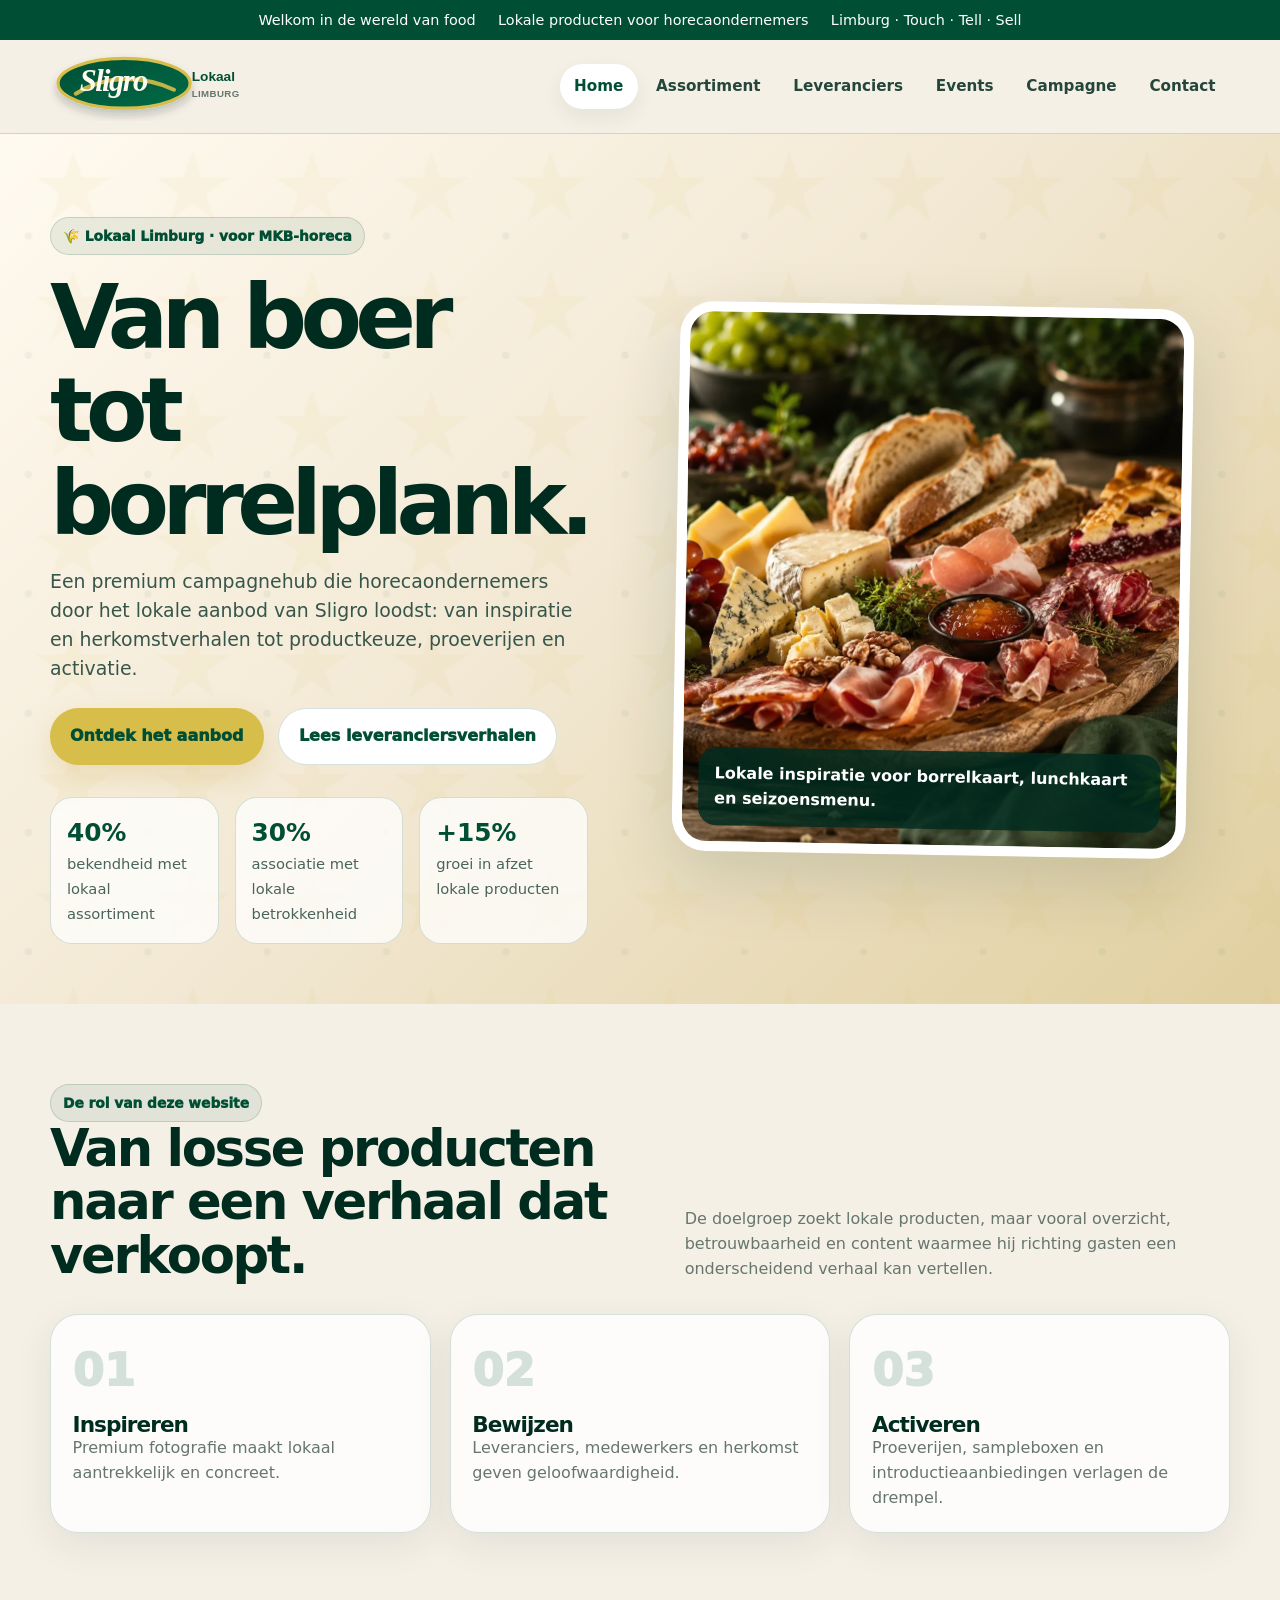
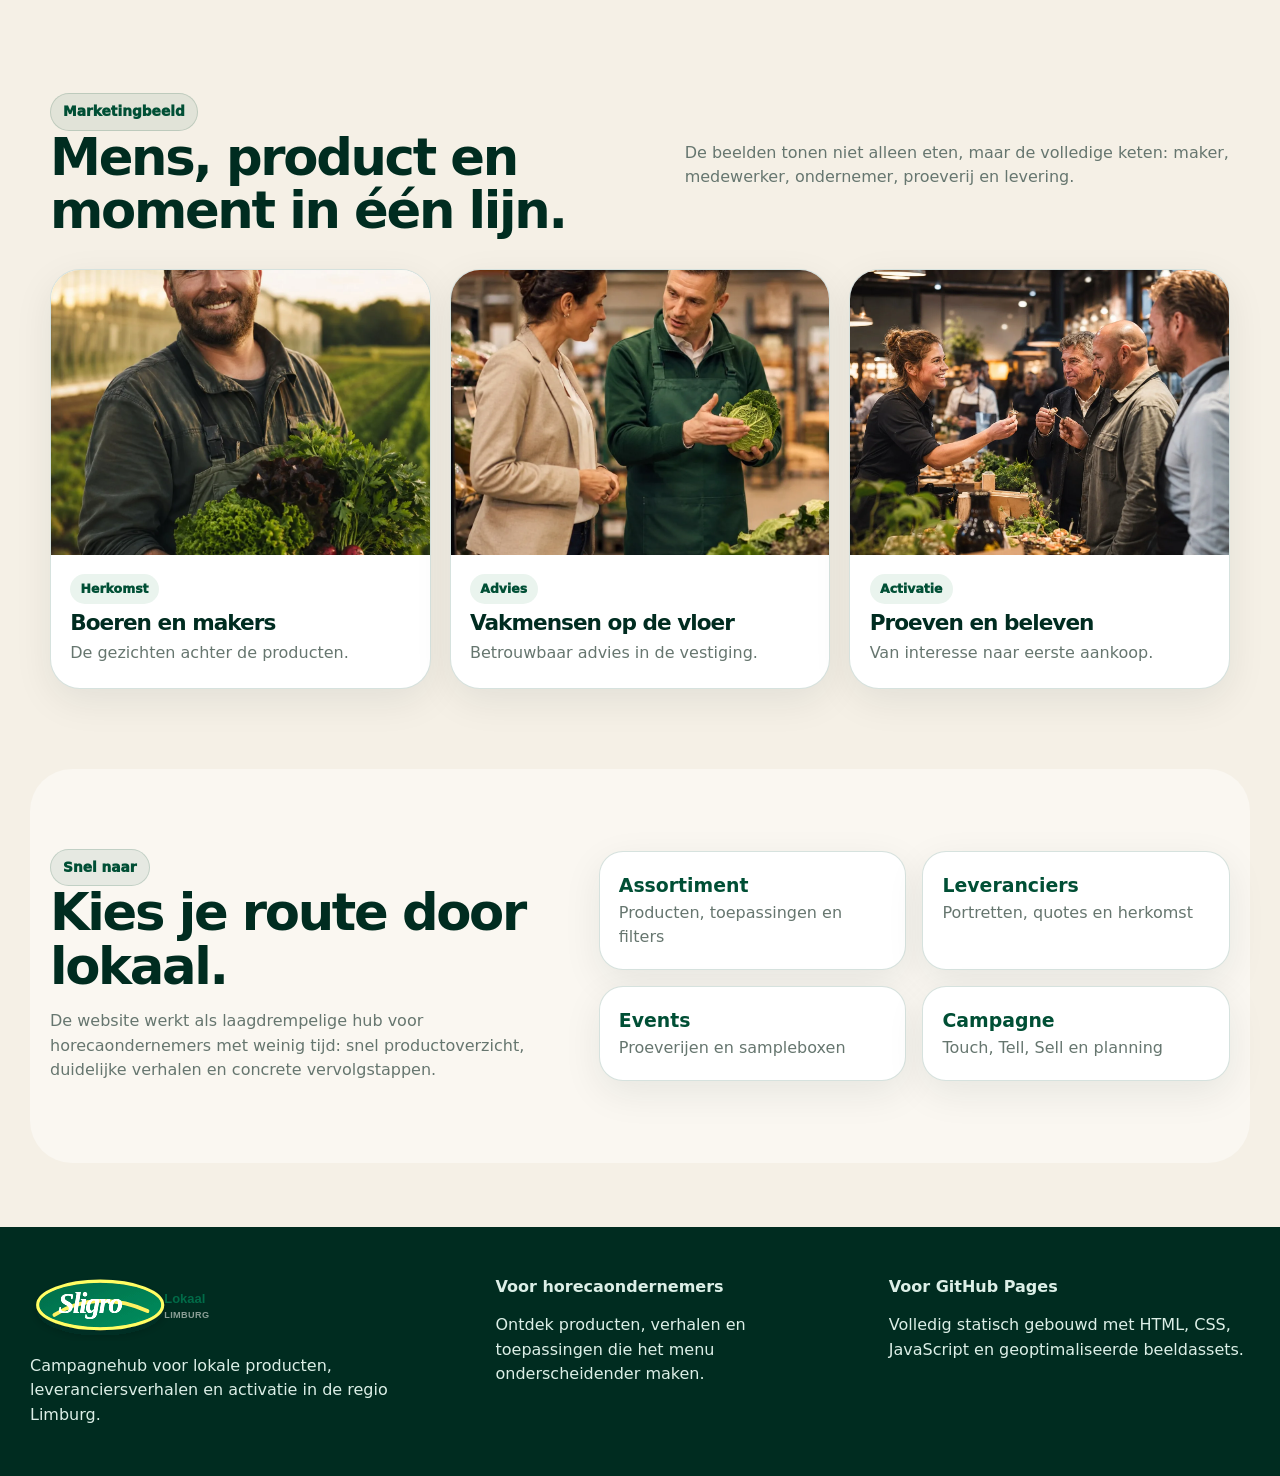
==== commit a92d076f: "layout update" ====
--- a/index.html
+++ b/index.html
@@ -4,10 +4,10 @@
   <meta charset="utf-8">
   <meta name="viewport" content="width=device-width, initial-scale=1">
   <title>Sligro Lokaal Limburg | Van boer tot borrelplank</title>
-  <meta name="description" content="Campagnehub voor lokale Limburgse producten, leveranciersverhalen en proeverijen voor horecaondernemers.">
+  <meta name="description" content="Premium campagnehub voor lokale Limburgse producten, leveranciersverhalen en proeverijen voor horecaondernemers.">
   <meta name="theme-color" content="#004f35">
   <meta property="og:title" content="Sligro Lokaal Limburg | Van boer tot borrelplank">
-  <meta property="og:description" content="Campagnehub voor lokale Limburgse producten, leveranciersverhalen en proeverijen voor horecaondernemers.">
+  <meta property="og:description" content="Premium campagnehub voor lokale Limburgse producten, leveranciersverhalen en proeverijen voor horecaondernemers.">
   <meta property="og:type" content="website">
   <meta property="og:image" content="assets/photos/hero-borrelplank.jpg">
   <link rel="icon" href="assets/favicon.svg" type="image/svg+xml">
@@ -20,14 +20,14 @@
 <div class="topbar">
   <span>Welkom in de wereld van food</span>
   <span>Lokale producten voor horecaondernemers</span>
-  <span>Campagnehub · Limburg</span>
+  <span>Limburg · Touch · Tell · Sell</span>
 </div>
 <header class="site-header">
   <nav class="nav" aria-label="Hoofdnavigatie">
-    <a class="brand" href="index.html" aria-label="Sligro lokaal home">
-      <img src="assets/logo-sligro-lokaal.svg" alt="Sligro Lokaal">
+    <a class="brand" href="index.html" aria-label="Sligro Lokaal home">
+      <img src="assets/logo-sligro.svg" alt="Sligro Lokaal Limburg">
     </a>
-    <button class="btn secondary mobile-toggle" type="button" aria-expanded="false" aria-controls="navlinks">Menu</button>
+    <button class="mobile-toggle" type="button" aria-expanded="false" aria-controls="navlinks">Menu</button>
     <div class="navlinks" id="navlinks">
 <a href="index.html">Home</a>
 <a href="assortiment.html">Assortiment</a>
@@ -46,10 +46,10 @@
       <div class="hero-copy">
         <span class="eyebrow">🌾 Lokaal Limburg · voor MKB-horeca</span>
         <h1>Van boer tot borrelplank.</h1>
-        <p class="lead">Een premium campagnehub die de horecaondernemer door het lokale aanbod van Sligro loodst: van inspiratie en herkomstverhalen tot productkeuze, proeverijen en activatie.</p>
+        <p class="lead">Een premium campagnehub die horecaondernemers door het lokale aanbod van Sligro loodst: van inspiratie en herkomstverhalen tot productkeuze, proeverijen en activatie.</p>
         <div class="hero-actions">
           <a class="btn" href="assortiment.html">Ontdek het aanbod</a>
-          <a class="btn secondary" href="leveranciers.html">Lees leveranciersverhalen</a>
+          <a class="btn btn-light" href="leveranciers.html">Lees leveranciersverhalen</a>
         </div>
         <div class="stats" aria-label="Campagnedoelen">
           <div class="stat"><b>40%</b><span>bekendheid met lokaal assortiment</span></div>
@@ -59,9 +59,9 @@
       </div>
       <figure class="hero-card media-card">
         <picture class="">
-      <source srcset="assets/photos/hero-borrelplank.webp" type="image/webp">
-      <img src="assets/photos/hero-borrelplank.jpg" alt="Ultrarealistische borrelplank met Limburgse streekproducten" loading="eager">
-    </picture>
+  <source srcset="assets/photos/hero-borrelplank.webp" type="image/webp">
+  <img src="assets/photos/hero-borrelplank.jpg" alt="Ultrarealistische borrelplank met Limburgse streekproducten" loading="eager">
+</picture>
         <figcaption>Lokale inspiratie voor borrelkaart, lunchkaart en seizoensmenu.</figcaption>
       </figure>
     </div>
@@ -69,7 +69,10 @@
 
   <section class="section intro-panel">
     <div class="section-head">
-      <div><span class="eyebrow">De rol van deze website</span><h2>Van losse producten naar een verhaal dat verkoopt.</h2></div>
+      <div>
+        <span class="eyebrow">De rol van deze website</span>
+        <h2>Van losse producten naar een verhaal dat verkoopt.</h2>
+      </div>
       <p>De doelgroep zoekt lokale producten, maar vooral overzicht, betrouwbaarheid en content waarmee hij richting gasten een onderscheidend verhaal kan vertellen.</p>
     </div>
     <div class="grid-3">
@@ -81,26 +84,38 @@
 
   <section class="section visual-proof">
     <div class="section-head compact">
-      <div><span class="eyebrow">Marketingbeeld</span><h2>Mens, product en moment in één lijn.</h2></div>
+      <div>
+        <span class="eyebrow">Marketingbeeld</span>
+        <h2>Mens, product en moment in één lijn.</h2>
+      </div>
       <p>De beelden tonen niet alleen eten, maar de volledige keten: maker, medewerker, ondernemer, proeverij en levering.</p>
     </div>
     <div class="grid-3 photo-grid">
-      <a class="photo-card" href="leveranciers.html"><picture class="">
-      <source srcset="assets/photos/leverancier-boer.webp" type="image/webp">
-      <img src="assets/photos/leverancier-boer.jpg" alt="Lokale leverancier uit Limburg met verse oogst" loading="lazy">
-    </picture><div class="photo-caption"><span class="badge">Herkomst</span><h3>Boeren en makers</h3><p>De gezichten achter de producten.</p></div></a>
-      <a class="photo-card" href="assortiment.html"><picture class="">
-      <source srcset="assets/photos/medewerker-winkel.webp" type="image/webp">
-      <img src="assets/photos/medewerker-winkel.jpg" alt="Medewerker helpt een klant bij lokale producten" loading="lazy">
-    </picture><div class="photo-caption"><span class="badge">Advies</span><h3>Vakmensen op de vloer</h3><p>Betrouwbaar advies in de vestiging.</p></div></a>
-      <a class="photo-card" href="events.html"><picture class="">
-      <source srcset="assets/photos/event-proeverij.webp" type="image/webp">
-      <img src="assets/photos/event-proeverij.jpg" alt="Proeverij met lokale producten en horecaondernemers" loading="lazy">
-    </picture><div class="photo-caption"><span class="badge">Activatie</span><h3>Proeven en beleven</h3><p>Van interesse naar eerste aankoop.</p></div></a>
+      <a class="photo-card" href="leveranciers.html">
+        <picture class="">
+  <source srcset="assets/photos/leverancier-boer.webp" type="image/webp">
+  <img src="assets/photos/leverancier-boer.jpg" alt="Lokale leverancier uit Limburg met verse oogst" loading="lazy">
+</picture>
+        <div class="photo-caption"><span class="badge">Herkomst</span><h3>Boeren en makers</h3><p>De gezichten achter de producten.</p></div>
+      </a>
+      <a class="photo-card" href="assortiment.html">
+        <picture class="">
+  <source srcset="assets/photos/medewerker-winkel.webp" type="image/webp">
+  <img src="assets/photos/medewerker-winkel.jpg" alt="Medewerker helpt een klant bij lokale producten" loading="lazy">
+</picture>
+        <div class="photo-caption"><span class="badge">Advies</span><h3>Vakmensen op de vloer</h3><p>Betrouwbaar advies in de vestiging.</p></div>
+      </a>
+      <a class="photo-card" href="events.html">
+        <picture class="">
+  <source srcset="assets/photos/event-proeverij.webp" type="image/webp">
+  <img src="assets/photos/event-proeverij.jpg" alt="Proeverij met lokale producten en horecaondernemers" loading="lazy">
+</picture>
+        <div class="photo-caption"><span class="badge">Activatie</span><h3>Proeven en beleven</h3><p>Van interesse naar eerste aankoop.</p></div>
+      </a>
     </div>
   </section>
 
-  <section class="section split-highlight">
+  <section class="section route-section">
     <div>
       <span class="eyebrow">Snel naar</span>
       <h2>Kies je route door lokaal.</h2>
@@ -117,17 +132,17 @@
 
 <footer class="footer">
   <div class="footer-inner">
-    <div>
-      <img class="footer-logo" src="assets/logo-sligro-lokaal.svg" alt="Sligro Lokaal">
-      <p>Demo-campagnehub voor lokale producten, leveranciersverhalen en activatie in de regio Limburg.</p>
+    <div class="footer-brand">
+      <img src="assets/logo-sligro.svg" alt="Sligro Lokaal Limburg">
+      <p>Campagnehub voor lokale producten, leveranciersverhalen en activatie in de regio Limburg.</p>
     </div>
     <div>
-      <strong>GitHub Pages-ready</strong>
-      <p>Volledig statisch: HTML, CSS, JavaScript en geoptimaliseerde assets. Geen backend nodig.</p>
+      <strong>Voor horecaondernemers</strong>
+      <p>Ontdek producten, verhalen en toepassingen die het menu onderscheidender maken.</p>
     </div>
     <div>
-      <strong>Campagne-opbouw</strong>
-      <p>Touch · Tell · Sell, met productfilters, storytelling, events en conversieblokken.</p>
+      <strong>Voor GitHub Pages</strong>
+      <p>Volledig statisch gebouwd met HTML, CSS, JavaScript en geoptimaliseerde beeldassets.</p>
     </div>
   </div>
 </footer>
--- a/styles.css
+++ b/styles.css
@@ -1,18 +1,125 @@
 
-:root{--sligro-green:#004f35;--sligro-green-2:#006b47;--sligro-dark:#002c20;--sligro-gold:#d7bd4a;--sligro-cream:#f5f0e6;--sligro-card:#fffaf0;--ink:#18352c;--muted:#67756f;--border:rgba(0,79,53,.16);--shadow:0 24px 70px rgba(0,44,32,.14);--radius:28px}
-*{box-sizing:border-box}html{scroll-behavior:smooth}body{margin:0;font-family:Inter,system-ui,-apple-system,BlinkMacSystemFont,"Segoe UI",sans-serif;color:var(--ink);background:var(--sligro-cream);line-height:1.55}img{max-width:100%;display:block}a{color:inherit;text-decoration:none}picture{display:block}
-.topbar{background:var(--sligro-green);color:white;font-size:.92rem;padding:.55rem 1.5rem;display:flex;justify-content:center;gap:1.5rem}.site-header{position:sticky;top:0;z-index:50;background:rgba(245,240,230,.94);backdrop-filter:blur(16px);border-bottom:1px solid var(--border)}.nav{max-width:1220px;margin:auto;padding:.95rem 1.25rem;display:flex;align-items:center;gap:1.2rem}.brand{margin-right:auto}.brand img{width:178px;height:auto}.navlinks{display:flex;gap:.3rem;align-items:center;flex-wrap:wrap}.navlinks a{padding:.65rem .9rem;border-radius:999px;font-weight:800;color:#24463b;font-size:.95rem}.navlinks a:hover,.navlinks a.active{background:#fff;color:var(--sligro-green);box-shadow:0 7px 18px rgba(0,44,32,.07)}
-.btn{display:inline-flex;align-items:center;justify-content:center;gap:.55rem;border:0;border-radius:999px;padding:.95rem 1.25rem;background:var(--sligro-gold);color:var(--sligro-green);font-weight:900;cursor:pointer;box-shadow:0 12px 28px rgba(183,139,11,.18)}.btn.secondary{background:white;color:var(--sligro-green);box-shadow:none;border:1px solid var(--border)}
-.hero{position:relative;overflow:hidden;background:linear-gradient(135deg,#fffaf0 0%,#f3ead5 44%,#e3d4ad 100%)}.hero-bg{position:absolute;inset:0;background:url("assets/pattern-limburg.svg") center/cover no-repeat;opacity:.8;pointer-events:none}.hero-grid{position:relative;max-width:1220px;margin:auto;padding:5.2rem 1.25rem 3.6rem;display:grid;grid-template-columns:.94fr 1.06fr;gap:3rem;align-items:center}.eyebrow{display:inline-flex;gap:.5rem;align-items:center;background:rgba(0,79,53,.08);border:1px solid var(--border);color:var(--sligro-green);padding:.45rem .75rem;border-radius:999px;font-weight:900;font-size:.86rem}h1,h2,h3{margin:0;line-height:1.05;color:var(--sligro-dark)}h1{font-size:clamp(2.7rem,7vw,5.8rem);letter-spacing:-.075em;margin:.9rem 0 1rem}h2{font-size:clamp(2.1rem,4vw,3.6rem);letter-spacing:-.055em}h3{font-size:1.35rem;letter-spacing:-.025em}.lead{font-size:1.18rem;max-width:62ch;color:#37564b}.hero-actions{display:flex;gap:.9rem;flex-wrap:wrap;margin:1.8rem 0 2rem}.stats{display:grid;grid-template-columns:repeat(3,1fr);gap:1rem;margin-top:2rem}.stat{background:rgba(255,255,255,.72);border:1px solid var(--border);padding:1rem;border-radius:22px}.stat b{display:block;font-size:1.55rem;color:var(--sligro-green)}
-.media-card{position:relative;overflow:hidden;border-radius:34px;box-shadow:var(--shadow);border:1px solid rgba(255,255,255,.45)}.hero-card{border:10px solid rgba(255,255,255,.55);transform:rotate(1deg)}.media-card img,.media-card picture img{width:100%;height:100%;object-fit:cover}.hero-card img{min-height:520px}figcaption{position:absolute;left:1rem;right:1rem;bottom:1rem;background:rgba(0,44,32,.82);color:white;border-radius:18px;padding:.9rem 1rem;font-weight:800}
-.section{max-width:1220px;margin:auto;padding:5rem 1.25rem}.section-head{display:flex;justify-content:space-between;gap:2rem;align-items:end;margin-bottom:2rem}.section-head.compact{align-items:center}.section-head p{max-width:56ch;color:var(--muted);margin:0}.grid-3{display:grid;grid-template-columns:repeat(3,1fr);gap:1.2rem}.card{background:rgba(255,255,255,.74);border:1px solid var(--border);border-radius:var(--radius);padding:1.35rem;box-shadow:0 14px 46px rgba(0,44,32,.06)}.card img{border-radius:20px;margin-bottom:1rem}.card p{color:var(--muted)}.badge{display:inline-flex;padding:.35rem .65rem;border-radius:999px;background:#eaf4ee;color:var(--sligro-green);font-weight:900;font-size:.78rem}.feature-card .num{font-size:2.6rem;font-weight:950;color:rgba(0,79,53,.16);display:block;margin-bottom:.4rem}
-.photo-grid,.promo-grid{align-items:stretch}.photo-card{background:white;border-radius:30px;overflow:hidden;border:1px solid var(--border);box-shadow:0 12px 38px rgba(0,44,32,.07);transition:transform .2s ease,box-shadow .2s ease}.photo-card:hover{transform:translateY(-4px);box-shadow:0 22px 58px rgba(0,44,32,.12)}.photo-card img{width:100%;height:280px;object-fit:cover}.photo-caption{padding:1.1rem 1.2rem 1.3rem}.photo-caption p{color:var(--muted);margin:.55rem 0 0}
-.split-highlight{display:grid;grid-template-columns:.9fr 1.1fr;gap:2rem;align-items:center;background:rgba(255,255,255,.45);border-radius:42px}.route-cards{display:grid;grid-template-columns:1fr 1fr;gap:1rem}.route-card{background:white;border:1px solid var(--border);border-radius:24px;padding:1.2rem;box-shadow:0 10px 32px rgba(0,44,32,.06)}.route-card strong{display:block;color:var(--sligro-green);font-size:1.15rem}.route-card span{color:var(--muted)}
-.page-hero{max-width:1220px;margin:0 auto;padding:5rem 1.25rem 2rem;display:grid;grid-template-columns:.92fr 1.08fr;gap:2rem;align-items:center}.page-hero.green-hero{background:linear-gradient(135deg,var(--sligro-green),#083927);max-width:none;padding-inline:max(1.25rem,calc((100vw - 1220px)/2));color:white}.green-hero h1,.green-hero .lead{color:white}.green-hero .eyebrow{background:rgba(255,255,255,.1);border-color:rgba(255,255,255,.2);color:#fff}.page-hero-img{border-radius:34px;overflow:hidden;box-shadow:var(--shadow)}.page-hero-img img{height:440px;width:100%;object-fit:cover}
-.filters{display:flex;gap:.7rem;flex-wrap:wrap;margin:0 0 2rem}.filter-btn{border:1px solid var(--border);background:#fff;padding:.7rem .95rem;border-radius:999px;font-weight:800;color:var(--sligro-green);cursor:pointer}.filter-btn.active{background:var(--sligro-green);color:#fff}.product-grid{display:grid;grid-template-columns:repeat(3,1fr);gap:1rem}.product-card{background:white;border:1px solid var(--border);border-radius:24px;overflow:hidden;box-shadow:0 12px 38px rgba(0,44,32,.07)}.product-art{min-height:230px;background:#f1ead8;display:grid;place-items:center}.product-art img{height:230px;width:100%;object-fit:cover}.product-content{padding:1.1rem}.price{font-weight:900;color:var(--sligro-green);font-size:1.15rem}
-.supplier-layout{display:grid;grid-template-columns:1fr 1fr;gap:1.2rem}.supplier-card{display:grid;grid-template-columns:.86fr 1.14fr;background:white;border:1px solid var(--border);border-radius:30px;overflow:hidden;box-shadow:0 12px 38px rgba(0,44,32,.07)}.supplier-card img{height:100%;min-height:360px;object-fit:cover}.supplier-card div{padding:1.4rem}.supplier-card p{color:var(--muted)}.story-strip-inline{background:var(--sligro-green);max-width:none;padding-inline:max(1.25rem,calc((100vw - 1220px)/2))}.story-strip-inline .card{background:rgba(255,255,255,.08);border-color:rgba(255,255,255,.16)}.story-strip-inline h3{color:white}.story-strip-inline p{color:#dcefe7}
-.event-agenda{display:grid;grid-template-columns:repeat(4,1fr);gap:1rem}.event-agenda article,.phase{position:relative;background:#fff;border-radius:26px;border:1px solid var(--border);padding:1.2rem;box-shadow:0 10px 32px rgba(0,44,32,.06)}.event-agenda article:before,.phase:before{content:"";width:4px;height:54px;border-radius:4px;background:var(--sligro-gold);position:absolute;top:1.25rem;left:0}.event-agenda span,.phase span{color:var(--sligro-green);font-weight:900;font-size:.8rem;text-transform:uppercase}.split-image{border-radius:34px;overflow:hidden}.split-image img{height:420px;width:100%;object-fit:cover}.timeline{display:grid;grid-template-columns:repeat(4,1fr);gap:1rem}.timeline.detailed .phase{min-height:210px}.campaign-funnel{display:grid;grid-template-columns:repeat(3,1fr);gap:1.2rem}.campaign-funnel article{text-align:center;background:white;border-radius:30px;border:1px solid var(--border);padding:2rem;box-shadow:0 12px 38px rgba(0,44,32,.07)}.campaign-funnel img{width:74px;height:74px;margin:0 auto 1rem}
-.cta{background:linear-gradient(135deg,var(--sligro-green),#083927);border-radius:42px;padding:3rem;color:white;display:grid;grid-template-columns:1.2fr .8fr;gap:2rem;align-items:center;overflow:hidden}.cta h2{color:white}.cta p{color:#dcefe7}.contact-layout{display:grid;grid-template-columns:1fr 1fr;gap:1.5rem}.contact-form{background:white;border:1px solid var(--border);border-radius:34px;padding:1.5rem;box-shadow:0 12px 38px rgba(0,44,32,.07);display:grid;gap:1rem}label{font-weight:900;color:var(--sligro-green)}input,select{width:100%;margin-top:.45rem;border:1px solid var(--border);border-radius:16px;padding:.9rem;background:#fffaf0;font:inherit}.form-note{font-size:.9rem;color:var(--muted)}
-.footer{background:#002c20;color:#dcefe7;padding:3rem 1.25rem}.footer-inner{max-width:1220px;margin:auto;display:grid;grid-template-columns:1.2fr 1fr 1fr;gap:2rem}.footer-logo{width:170px;filter:brightness(1.45)}.hidden{display:none!important}.mobile-toggle{display:none}
-@media(max-width:980px){.hero-grid,.page-hero,.split-highlight,.contact-layout{grid-template-columns:1fr}.grid-3,.product-grid,.timeline,.event-agenda,.campaign-funnel,.supplier-layout{grid-template-columns:1fr 1fr}.supplier-card{grid-template-columns:1fr}.section-head{flex-direction:column;align-items:flex-start}.hero-card img,.page-hero-img img{min-height:360px;height:360px}.footer-inner{grid-template-columns:1fr}.nav{align-items:flex-start}.mobile-toggle{display:inline-flex}.navlinks{display:none;width:100%;flex-direction:column;align-items:stretch}.navlinks.open{display:flex}.nav{flex-wrap:wrap}}
-@media(max-width:640px){.topbar{display:none}.hero-grid{padding-top:3rem}.grid-3,.product-grid,.timeline,.stats,.event-agenda,.campaign-funnel,.supplier-layout,.route-cards{grid-template-columns:1fr}.cta{padding:2rem;border-radius:30px;grid-template-columns:1fr}.photo-card img,.product-art img{height:220px}.product-art{min-height:220px}h1{font-size:3rem}.section{padding-block:3rem}}
+:root{
+  --green:#004f35;
+  --green-2:#006b47;
+  --dark:#002c20;
+  --gold:#d7bd4a;
+  --cream:#f5f0e6;
+  --paper:#fffaf0;
+  --ink:#18352c;
+  --muted:#66766f;
+  --line:rgba(0,79,53,.16);
+  --shadow:0 24px 70px rgba(0,44,32,.14);
+  --soft-shadow:0 12px 38px rgba(0,44,32,.08);
+  --radius:28px;
+}
+*{box-sizing:border-box}
+html{scroll-behavior:smooth}
+body{margin:0;font-family:Inter,system-ui,-apple-system,BlinkMacSystemFont,"Segoe UI",sans-serif;color:var(--ink);background:var(--cream);line-height:1.55}
+img{display:block;max-width:100%}
+picture{display:block}
+a{text-decoration:none;color:inherit}
+h1,h2,h3{margin:0;color:var(--dark);line-height:1.04;letter-spacing:-.045em}
+h1{font-size:clamp(2.8rem,7vw,5.6rem);letter-spacing:-.075em}
+h2{font-size:clamp(2rem,4vw,3.35rem)}
+h3{font-size:1.35rem}
+p{margin:0}
+.topbar{background:var(--green);color:#fff;padding:.55rem 1.25rem;display:flex;justify-content:center;gap:1.4rem;font-size:.9rem}
+.site-header{position:sticky;top:0;z-index:20;background:rgba(245,240,230,.96);backdrop-filter:blur(14px);border-bottom:1px solid var(--line)}
+.nav{max-width:1220px;margin:auto;display:flex;align-items:center;gap:1.25rem;padding:.75rem 1.25rem}
+.brand{margin-right:auto}.brand img{width:190px;height:auto}
+.navlinks{display:flex;gap:.25rem;align-items:center;flex-wrap:wrap}
+.navlinks a{padding:.68rem .9rem;border-radius:999px;font-weight:850;color:#24463b;font-size:.95rem}
+.navlinks a:hover,.navlinks a.active{background:#fff;color:var(--green);box-shadow:0 8px 20px rgba(0,44,32,.07)}
+.mobile-toggle{display:none;border:1px solid var(--line);border-radius:999px;background:#fff;color:var(--green);font-weight:900;padding:.75rem 1rem}
+.btn{display:inline-flex;align-items:center;justify-content:center;border:0;border-radius:999px;background:var(--gold);color:var(--green);font-weight:950;padding:.95rem 1.25rem;box-shadow:0 12px 28px rgba(183,139,11,.18);cursor:pointer}
+.btn-light{background:#fff;box-shadow:none;border:1px solid var(--line)}
+.eyebrow{display:inline-flex;align-items:center;gap:.45rem;width:max-content;background:rgba(0,79,53,.08);border:1px solid var(--line);color:var(--green);padding:.45rem .75rem;border-radius:999px;font-weight:950;font-size:.86rem}
+.lead{font-size:1.18rem;color:#37564b;max-width:62ch}
+.hero{position:relative;overflow:hidden;background:linear-gradient(135deg,#fffaf0 0%,#f2e8d3 48%,#e0cf9f 100%)}
+.hero-bg{position:absolute;inset:0;background:url("assets/pattern-limburg.svg") center/cover no-repeat;opacity:.8}
+.hero-grid{position:relative;max-width:1220px;margin:auto;padding:5.2rem 1.25rem 3.8rem;display:grid;grid-template-columns:.95fr 1.05fr;gap:3rem;align-items:center}
+.hero-copy{display:grid;gap:1rem}
+.hero-actions{display:flex;gap:.9rem;flex-wrap:wrap;margin-top:.5rem}
+.stats{display:grid;grid-template-columns:repeat(3,1fr);gap:1rem;margin-top:1rem}
+.stat{background:rgba(255,255,255,.75);border:1px solid var(--line);border-radius:22px;padding:1rem}
+.stat b{display:block;color:var(--green);font-size:1.55rem}
+.stat span{color:#49645a;font-size:.92rem}
+.media-card{position:relative;overflow:hidden;border-radius:34px;box-shadow:var(--shadow);background:#fff}
+.hero-card{border:10px solid rgba(255,255,255,.58);transform:rotate(1deg)}
+.hero-card img{width:100%;height:530px;object-fit:cover}
+figcaption{position:absolute;left:1rem;right:1rem;bottom:1rem;background:rgba(0,44,32,.84);color:white;border-radius:18px;padding:.9rem 1rem;font-weight:850}
+.section{max-width:1220px;margin:auto;padding:5rem 1.25rem}
+.section-head{display:grid;grid-template-columns:1.05fr .95fr;gap:2rem;align-items:end;margin-bottom:2rem}
+.section-head p{color:var(--muted)}
+.section-head.compact{align-items:center}
+.grid-3{display:grid;grid-template-columns:repeat(3,minmax(0,1fr));gap:1.2rem}
+.card{background:rgba(255,255,255,.78);border:1px solid var(--line);border-radius:var(--radius);padding:1.35rem;box-shadow:var(--soft-shadow)}
+.card p{color:var(--muted)}
+.feature-card{min-height:190px}
+.feature-card .num{font-size:2.8rem;font-weight:950;color:rgba(0,79,53,.16);display:block;margin-bottom:.5rem}
+.badge{display:inline-flex;width:max-content;padding:.35rem .65rem;border-radius:999px;background:#eaf4ee;color:var(--green);font-size:.78rem;font-weight:950}
+.photo-card{background:white;border:1px solid var(--line);border-radius:30px;overflow:hidden;box-shadow:var(--soft-shadow);transition:transform .2s ease,box-shadow .2s ease}
+.photo-card:hover{transform:translateY(-4px);box-shadow:0 24px 60px rgba(0,44,32,.14)}
+.photo-card img{height:285px;width:100%;object-fit:cover}
+.photo-caption{padding:1.15rem 1.2rem 1.35rem;display:grid;gap:.45rem}
+.photo-caption p{color:var(--muted)}
+.route-section{display:grid;grid-template-columns:.9fr 1.1fr;gap:2rem;align-items:center;background:rgba(255,255,255,.42);border-radius:42px;margin-bottom:4rem}
+.route-section p{color:var(--muted);margin-top:1rem}
+.route-cards{display:grid;grid-template-columns:1fr 1fr;gap:1rem}
+.route-card{background:#fff;border:1px solid var(--line);border-radius:24px;padding:1.2rem;box-shadow:var(--soft-shadow)}
+.route-card strong{display:block;color:var(--green);font-size:1.18rem}.route-card span{color:var(--muted)}
+.page-hero{max-width:1220px;margin:auto;padding:4.6rem 1.25rem 2.2rem;display:grid;grid-template-columns:.94fr 1.06fr;gap:2.2rem;align-items:center}
+.clean-hero{background:linear-gradient(135deg,#fffaf0,#f1e6cc)}
+.dark-hero{max-width:none;padding-inline:max(1.25rem,calc((100vw - 1220px)/2));background:linear-gradient(135deg,var(--green),#073b2b);color:white}
+.dark-hero h1,.dark-hero .lead{color:white}.dark-hero .eyebrow{background:rgba(255,255,255,.12);border-color:rgba(255,255,255,.2);color:white}
+.page-hero-copy{display:grid;gap:1rem}
+.page-visual{border-radius:34px;overflow:hidden;box-shadow:var(--shadow)}
+.page-visual img{width:100%;height:430px;object-fit:cover}
+.mini-list{display:flex;flex-wrap:wrap;gap:.7rem;margin-top:.35rem}
+.mini-list span,.check-grid span{background:#fff;border:1px solid var(--line);border-radius:999px;padding:.55rem .75rem;font-weight:850;color:var(--green)}
+.filters{display:flex;gap:.7rem;flex-wrap:wrap;margin-bottom:2rem}
+.filter-btn{border:1px solid var(--line);background:#fff;border-radius:999px;padding:.75rem 1rem;color:var(--green);font-weight:900;cursor:pointer}
+.filter-btn.active{background:var(--green);color:#fff}
+.product-grid{display:grid;grid-template-columns:repeat(3,minmax(0,1fr));gap:1.2rem;align-items:stretch}
+.product-card{display:flex;flex-direction:column;background:#fff;border:1px solid var(--line);border-radius:28px;overflow:hidden;box-shadow:var(--soft-shadow)}
+.product-art img{width:100%;height:235px;object-fit:cover}
+.product-content{padding:1.15rem;display:grid;gap:.75rem;flex:1}
+.product-content p{color:var(--muted)}
+.product-content .btn{margin-top:auto}
+.meta-row{display:flex;justify-content:space-between;gap:.75rem;border-top:1px solid var(--line);padding-top:.8rem}
+.meta-row span{color:var(--muted)}.meta-row b{color:var(--green)}
+.shop-demo{padding-top:1rem}.shop-panel{display:grid;grid-template-columns:1fr 1fr;gap:2rem;align-items:center;background:linear-gradient(135deg,var(--green),#083927);color:white;border-radius:38px;padding:2.3rem}.shop-panel h2{color:white}.shop-panel p{color:#dcefe7;margin-top:1rem}.shop-panel .eyebrow{background:rgba(255,255,255,.12);color:#fff;border-color:rgba(255,255,255,.2)}
+.shop-steps{display:grid;gap:1rem}.shop-steps div{display:flex;align-items:center;gap:1rem;background:rgba(255,255,255,.1);border:1px solid rgba(255,255,255,.16);border-radius:22px;padding:1rem}.shop-steps b{display:grid;place-items:center;width:42px;height:42px;border-radius:50%;background:var(--gold);color:var(--green)}
+.supplier-grid{display:grid;grid-template-columns:1.2fr .8fr;gap:1.2rem;align-items:stretch}
+.supplier-card{background:#fff;border:1px solid var(--line);border-radius:30px;overflow:hidden;box-shadow:var(--soft-shadow);display:grid}
+.supplier-card.large{grid-row:span 2;grid-template-rows:360px auto}.supplier-card:not(.large){grid-template-columns:.9fr 1.1fr}
+.supplier-card img{width:100%;height:100%;object-fit:cover;min-height:260px}.supplier-copy{padding:1.35rem;display:grid;gap:.75rem}.supplier-copy p,.supplier-copy li{color:var(--muted)}.quote{font-size:1.12rem;color:var(--green)!important;font-weight:850}
+.content-pack{max-width:none;background:var(--green);padding-inline:max(1.25rem,calc((100vw - 1220px)/2));color:white;display:grid;gap:2rem}.content-pack h2,.content-pack h3{color:white}.content-pack p{color:#dcefe7}.content-pack .card{background:rgba(255,255,255,.08);border-color:rgba(255,255,255,.18)}
+.agenda-grid{display:grid;grid-template-columns:repeat(4,minmax(0,1fr));gap:1rem}
+.agenda-card,.phase-card{position:relative;background:#fff;border:1px solid var(--line);border-radius:28px;padding:1.25rem;box-shadow:var(--soft-shadow);min-height:210px}
+.agenda-card:before,.phase-card:before{content:"";position:absolute;left:0;top:1.3rem;width:4px;height:58px;border-radius:4px;background:var(--gold)}
+.agenda-card span,.phase-card span{color:var(--green);font-size:.78rem;font-weight:950;text-transform:uppercase}.agenda-card p,.phase-card p{color:var(--muted);margin-top:.7rem}
+.event-feature{display:grid;grid-template-columns:1fr 1fr;gap:2rem;align-items:center;background:rgba(255,255,255,.44);border-radius:42px}.feature-image{border-radius:34px;overflow:hidden;box-shadow:var(--shadow)}.feature-image img{height:430px;width:100%;object-fit:cover}.feature-copy{display:grid;gap:1rem}.feature-copy p{color:var(--muted)}.check-grid{display:grid;grid-template-columns:1fr 1fr;gap:.7rem}
+.timeline-grid{display:grid;grid-template-columns:repeat(4,minmax(0,1fr));gap:1rem}.funnel-section{display:grid;grid-template-columns:repeat(3,1fr);gap:1.2rem}.funnel-section article{text-align:center;background:#fff;border:1px solid var(--line);border-radius:30px;padding:2rem;box-shadow:var(--soft-shadow)}.funnel-section img{width:76px;height:76px;margin:0 auto 1rem}.funnel-section p{color:var(--muted)}
+.cta-block{display:grid;grid-template-columns:1.15fr .85fr;gap:2rem;align-items:center;background:linear-gradient(135deg,var(--green),#083927);border-radius:42px;color:white}.cta-block h2{color:white}.cta-block p{color:#dcefe7;margin-top:1rem}.cta-block .eyebrow{background:rgba(255,255,255,.12);border-color:rgba(255,255,255,.2);color:#fff}.kpi-grid{display:grid;grid-template-columns:repeat(3,1fr);gap:1rem}.kpi-grid div{background:rgba(255,255,255,.1);border:1px solid rgba(255,255,255,.16);border-radius:24px;padding:1rem;text-align:center}.kpi-grid b{display:block;font-size:2rem;color:var(--gold)}
+.contact-section{display:grid;grid-template-columns:1fr 1fr;gap:1.5rem;align-items:start}.contact-card,.contact-aside{background:#fff;border:1px solid var(--line);border-radius:34px;padding:1.5rem;box-shadow:var(--soft-shadow)}.contact-card h2{margin:.75rem 0 1.1rem}.contact-form{display:grid;gap:1rem}label{font-weight:900;color:var(--green)}input,select{display:block;width:100%;margin-top:.45rem;border:1px solid var(--line);border-radius:16px;padding:.9rem;background:#fffaf0;font:inherit;color:var(--ink)}.contact-aside{display:grid;gap:1rem}.contact-aside img{height:320px;width:100%;object-fit:cover;border-radius:24px}.contact-aside p{color:var(--muted);margin-top:.5rem}
+.footer{background:#002c20;color:#dcefe7;padding:3rem 1.25rem}.footer-inner{max-width:1220px;margin:auto;display:grid;grid-template-columns:1.2fr 1fr 1fr;gap:2rem}.footer img{width:180px;filter:brightness(1.35)}.footer p{margin-top:.8rem;color:#dcefe7}
+.hidden{display:none!important}
+@media(max-width:1000px){
+  .hero-grid,.page-hero,.route-section,.shop-panel,.event-feature,.cta-block,.contact-section{grid-template-columns:1fr}
+  .section-head{grid-template-columns:1fr}
+  .grid-3,.product-grid,.supplier-grid,.agenda-grid,.timeline-grid,.funnel-section{grid-template-columns:1fr 1fr}
+  .supplier-card.large{grid-row:auto}.supplier-card:not(.large){grid-template-columns:1fr}
+  .hero-card img,.page-visual img{height:380px;min-height:380px}
+  .footer-inner{grid-template-columns:1fr}
+  .mobile-toggle{display:inline-flex}.nav{flex-wrap:wrap}.navlinks{display:none;width:100%;flex-direction:column;align-items:stretch}.navlinks.open{display:flex}
+}
+@media(max-width:660px){
+  .topbar{display:none}.brand img{width:160px}.hero-grid{padding-top:3.2rem}
+  h1{font-size:3rem}.section{padding-block:3.3rem}
+  .grid-3,.product-grid,.supplier-grid,.agenda-grid,.timeline-grid,.funnel-section,.stats,.route-cards,.check-grid,.kpi-grid{grid-template-columns:1fr}
+  .hero-card img,.page-visual img,.feature-image img{height:300px;min-height:300px}
+  .photo-card img,.product-art img{height:220px}
+  .route-section,.event-feature,.cta-block{border-radius:30px}
+}
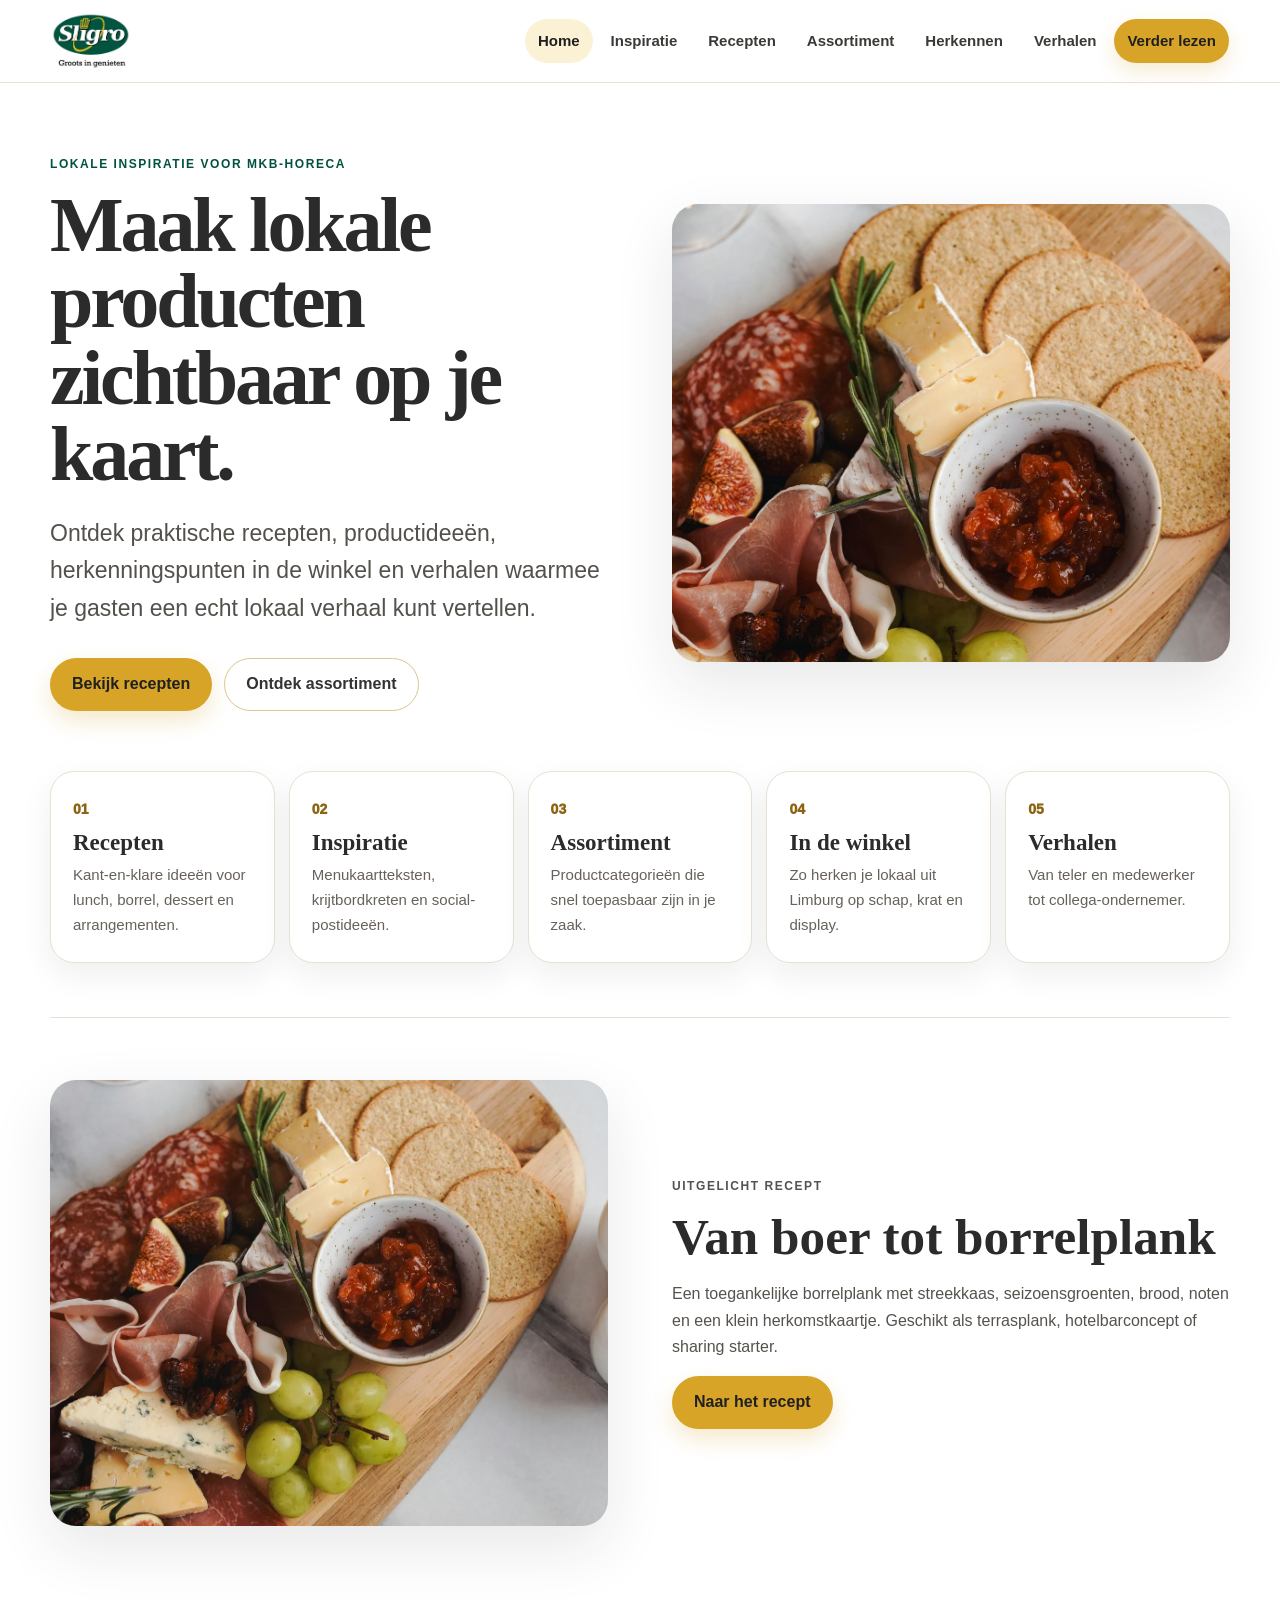
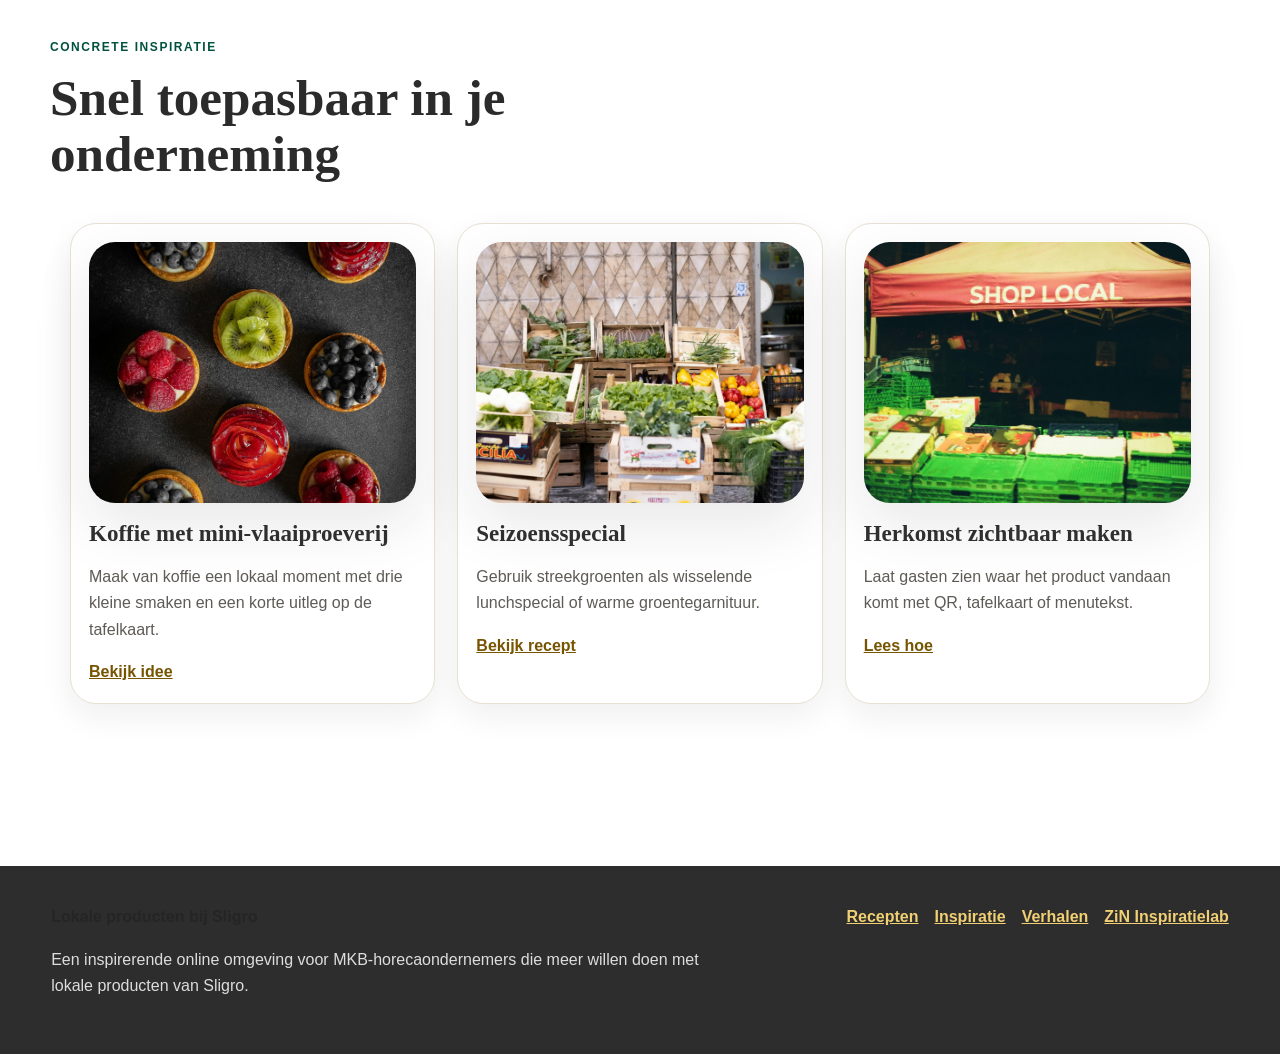
==== commit 66a38956: "Proffesionalisering V1 Geronimoooooooo" ====
--- a/index.html
+++ b/index.html
@@ -1,152 +1,31 @@
 <!doctype html>
 <html lang="nl">
 <head>
-  <meta charset="utf-8">
-  <meta name="viewport" content="width=device-width, initial-scale=1">
-  <title>Sligro Lokaal Limburg | Van boer tot borrelplank</title>
-  <meta name="description" content="Premium campagnehub voor lokale Limburgse producten, leveranciersverhalen en proeverijen voor horecaondernemers.">
-  <meta name="theme-color" content="#004f35">
-  <meta property="og:title" content="Sligro Lokaal Limburg | Van boer tot borrelplank">
-  <meta property="og:description" content="Premium campagnehub voor lokale Limburgse producten, leveranciersverhalen en proeverijen voor horecaondernemers.">
-  <meta property="og:type" content="website">
-  <meta property="og:image" content="assets/photos/hero-borrelplank.jpg">
-  <link rel="icon" href="assets/favicon.svg" type="image/svg+xml">
-  <link rel="manifest" href="manifest.webmanifest">
-  <link rel="preload" as="image" href="assets/photos/hero-borrelplank.webp" type="image/webp">
+  <meta charset="utf-8"><meta name="viewport" content="width=device-width, initial-scale=1">
+  <title>Home | Lokale producten bij Sligro</title>
+  <meta name="description" content="Lokale inspiratie voor MKB-horecaondernemers.">
+  <link rel="icon" href="assets/favicon.ico">
   <link rel="stylesheet" href="styles.css">
 </head>
 <body>
-
-<div class="topbar">
-  <span>Welkom in de wereld van food</span>
-  <span>Lokale producten voor horecaondernemers</span>
-  <span>Limburg · Touch · Tell · Sell</span>
-</div>
 <header class="site-header">
-  <nav class="nav" aria-label="Hoofdnavigatie">
-    <a class="brand" href="index.html" aria-label="Sligro Lokaal home">
-      <img src="assets/logo-sligro.svg" alt="Sligro Lokaal Limburg">
-    </a>
-    <button class="mobile-toggle" type="button" aria-expanded="false" aria-controls="navlinks">Menu</button>
-    <div class="navlinks" id="navlinks">
-<a href="index.html">Home</a>
-<a href="assortiment.html">Assortiment</a>
-<a href="leveranciers.html">Leveranciers</a>
-<a href="events.html">Events</a>
-<a href="campagne.html">Campagne</a>
-<a href="contact.html">Contact</a>
-</div>
+  <a class="brand" href="index.html" aria-label="Naar homepage"><img src="assets/sligro-logo-header.webp" alt="Sligro"></a>
+  <button class="nav-toggle" aria-label="Menu openen" aria-expanded="false">☰</button>
+  <nav class="main-nav" aria-label="Hoofdnavigatie">
+    <a href="index.html">Home</a><a href="inspiratie.html">Inspiratie</a><a href="recepten.html">Recepten</a><a href="assortiment.html">Assortiment</a><a href="herkennen.html">Herkennen</a><a href="verhalen.html">Verhalen</a><a class="nav-cta" href="contact.html">Verder lezen</a>
   </nav>
 </header>
-
-<main>
-  <section class="hero" id="home">
-    <div class="hero-bg"></div>
-    <div class="hero-grid">
-      <div class="hero-copy">
-        <span class="eyebrow">🌾 Lokaal Limburg · voor MKB-horeca</span>
-        <h1>Van boer tot borrelplank.</h1>
-        <p class="lead">Een premium campagnehub die horecaondernemers door het lokale aanbod van Sligro loodst: van inspiratie en herkomstverhalen tot productkeuze, proeverijen en activatie.</p>
-        <div class="hero-actions">
-          <a class="btn" href="assortiment.html">Ontdek het aanbod</a>
-          <a class="btn btn-light" href="leveranciers.html">Lees leveranciersverhalen</a>
-        </div>
-        <div class="stats" aria-label="Campagnedoelen">
-          <div class="stat"><b>40%</b><span>bekendheid met lokaal assortiment</span></div>
-          <div class="stat"><b>30%</b><span>associatie met lokale betrokkenheid</span></div>
-          <div class="stat"><b>+15%</b><span>groei in afzet lokale producten</span></div>
-        </div>
-      </div>
-      <figure class="hero-card media-card">
-        <picture class="">
-  <source srcset="assets/photos/hero-borrelplank.webp" type="image/webp">
-  <img src="assets/photos/hero-borrelplank.jpg" alt="Ultrarealistische borrelplank met Limburgse streekproducten" loading="eager">
-</picture>
-        <figcaption>Lokale inspiratie voor borrelkaart, lunchkaart en seizoensmenu.</figcaption>
-      </figure>
-    </div>
-  </section>
-
-  <section class="section intro-panel">
-    <div class="section-head">
-      <div>
-        <span class="eyebrow">De rol van deze website</span>
-        <h2>Van losse producten naar een verhaal dat verkoopt.</h2>
-      </div>
-      <p>De doelgroep zoekt lokale producten, maar vooral overzicht, betrouwbaarheid en content waarmee hij richting gasten een onderscheidend verhaal kan vertellen.</p>
-    </div>
-    <div class="grid-3">
-      <article class="card feature-card"><span class="num">01</span><h3>Inspireren</h3><p>Premium fotografie maakt lokaal aantrekkelijk en concreet.</p></article>
-      <article class="card feature-card"><span class="num">02</span><h3>Bewijzen</h3><p>Leveranciers, medewerkers en herkomst geven geloofwaardigheid.</p></article>
-      <article class="card feature-card"><span class="num">03</span><h3>Activeren</h3><p>Proeverijen, sampleboxen en introductieaanbiedingen verlagen de drempel.</p></article>
-    </div>
-  </section>
-
-  <section class="section visual-proof">
-    <div class="section-head compact">
-      <div>
-        <span class="eyebrow">Marketingbeeld</span>
-        <h2>Mens, product en moment in één lijn.</h2>
-      </div>
-      <p>De beelden tonen niet alleen eten, maar de volledige keten: maker, medewerker, ondernemer, proeverij en levering.</p>
-    </div>
-    <div class="grid-3 photo-grid">
-      <a class="photo-card" href="leveranciers.html">
-        <picture class="">
-  <source srcset="assets/photos/leverancier-boer.webp" type="image/webp">
-  <img src="assets/photos/leverancier-boer.jpg" alt="Lokale leverancier uit Limburg met verse oogst" loading="lazy">
-</picture>
-        <div class="photo-caption"><span class="badge">Herkomst</span><h3>Boeren en makers</h3><p>De gezichten achter de producten.</p></div>
-      </a>
-      <a class="photo-card" href="assortiment.html">
-        <picture class="">
-  <source srcset="assets/photos/medewerker-winkel.webp" type="image/webp">
-  <img src="assets/photos/medewerker-winkel.jpg" alt="Medewerker helpt een klant bij lokale producten" loading="lazy">
-</picture>
-        <div class="photo-caption"><span class="badge">Advies</span><h3>Vakmensen op de vloer</h3><p>Betrouwbaar advies in de vestiging.</p></div>
-      </a>
-      <a class="photo-card" href="events.html">
-        <picture class="">
-  <source srcset="assets/photos/event-proeverij.webp" type="image/webp">
-  <img src="assets/photos/event-proeverij.jpg" alt="Proeverij met lokale producten en horecaondernemers" loading="lazy">
-</picture>
-        <div class="photo-caption"><span class="badge">Activatie</span><h3>Proeven en beleven</h3><p>Van interesse naar eerste aankoop.</p></div>
-      </a>
-    </div>
-  </section>
-
-  <section class="section route-section">
-    <div>
-      <span class="eyebrow">Snel naar</span>
-      <h2>Kies je route door lokaal.</h2>
-      <p>De website werkt als laagdrempelige hub voor horecaondernemers met weinig tijd: snel productoverzicht, duidelijke verhalen en concrete vervolgstappen.</p>
-    </div>
-    <div class="route-cards">
-      <a class="route-card" href="assortiment.html"><strong>Assortiment</strong><span>Producten, toepassingen en filters</span></a>
-      <a class="route-card" href="leveranciers.html"><strong>Leveranciers</strong><span>Portretten, quotes en herkomst</span></a>
-      <a class="route-card" href="events.html"><strong>Events</strong><span>Proeverijen en sampleboxen</span></a>
-      <a class="route-card" href="campagne.html"><strong>Campagne</strong><span>Touch, Tell, Sell en planning</span></a>
-    </div>
-  </section>
-</main>
-
-<footer class="footer">
-  <div class="footer-inner">
-    <div class="footer-brand">
-      <img src="assets/logo-sligro.svg" alt="Sligro Lokaal Limburg">
-      <p>Campagnehub voor lokale producten, leveranciersverhalen en activatie in de regio Limburg.</p>
-    </div>
-    <div>
-      <strong>Voor horecaondernemers</strong>
-      <p>Ontdek producten, verhalen en toepassingen die het menu onderscheidender maken.</p>
-    </div>
-    <div>
-      <strong>Voor GitHub Pages</strong>
-      <p>Volledig statisch gebouwd met HTML, CSS, JavaScript en geoptimaliseerde beeldassets.</p>
-    </div>
-  </div>
+<main><section class="hero split">
+  <div class="hero-copy"><p class="eyebrow">Lokale inspiratie voor MKB-horeca</p><h1>Maak lokale producten zichtbaar op je kaart.</h1><p class="lead">Ontdek praktische recepten, productideeën, herkenningspunten in de winkel en verhalen waarmee je gasten een echt lokaal verhaal kunt vertellen.</p><div class="button-row"><a class="btn primary" href="recepten.html">Bekijk recepten</a><a class="btn secondary" href="assortiment.html">Ontdek assortiment</a></div></div>
+  <picture><img class="hero-img" src="assets/images/hero-local-products.webp" alt="Lokale producten op een warme borrelplank"></picture>
+</section>
+<section class="route-grid" aria-label="Snel naar"><a class="route" href="recepten.html"><span>01</span><h2>Recepten</h2><p>Kant-en-klare ideeën voor lunch, borrel, dessert en arrangementen.</p></a><a class="route" href="inspiratie.html"><span>02</span><h2>Inspiratie</h2><p>Menukaartteksten, krijtbordkreten en social-postideeën.</p></a><a class="route" href="assortiment.html"><span>03</span><h2>Assortiment</h2><p>Productcategorieën die snel toepasbaar zijn in je zaak.</p></a><a class="route" href="herkennen.html"><span>04</span><h2>In de winkel</h2><p>Zo herken je lokaal uit Limburg op schap, krat en display.</p></a><a class="route" href="verhalen.html"><span>05</span><h2>Verhalen</h2><p>Van teler en medewerker tot collega-ondernemer.</p></a></section>
+<section class="feature split reverse"><img src="assets/images/borrelplank.webp" alt="Streekborrelplank met kaas en brood"><div><p class="eyebrow">Uitgelicht recept</p><h2>Van boer tot borrelplank</h2><p>Een toegankelijke borrelplank met streekkaas, seizoensgroenten, brood, noten en een klein herkomstkaartje. Geschikt als terrasplank, hotelbarconcept of sharing starter.</p><a class="btn primary" href="recepten.html#boer-tot-borrelplank">Naar het recept</a></div></section>
+<section class="cards-section"><div class="section-head"><p class="eyebrow">Concrete inspiratie</p><h2>Snel toepasbaar in je onderneming</h2></div><div class="cards three"><article class="card"><img src="assets/images/vlaai.webp" alt="Limburgse vlaai"><h3>Koffie met mini-vlaaiproeverij</h3><p>Maak van koffie een lokaal moment met drie kleine smaken en een korte uitleg op de tafelkaart.</p><a href="recepten.html#mini-vlaaiproeverij">Bekijk idee</a></article><article class="card"><img src="assets/images/seizoensgroenten.webp" alt="Seizoensgroenten"><h3>Seizoensspecial</h3><p>Gebruik streekgroenten als wisselende lunchspecial of warme groentegarnituur.</p><a href="recepten.html#gegrilde-seizoensgroenten">Bekijk recept</a></article><article class="card"><img src="assets/images/herkomstkaartjes.webp" alt="Herkomstkaartjes"><h3>Herkomst zichtbaar maken</h3><p>Laat gasten zien waar het product vandaan komt met QR, tafelkaart of menutekst.</p><a href="herkennen.html">Lees hoe</a></article></div></section></main>
+<footer class="site-footer">
+  <div><strong>Lokale producten bij Sligro</strong><p>Een inspirerende online omgeving voor MKB-horecaondernemers die meer willen doen met lokale producten van Sligro.</p></div>
+  <div class="footer-links"><a href="recepten.html">Recepten</a><a href="inspiratie.html">Inspiratie</a><a href="verhalen.html">Verhalen</a><a href="https://zin.sligro.nl/">ZiN Inspiratielab</a></div>
 </footer>
-
 <script src="script.js"></script>
 </body>
-</html>
+</html>
--- a/styles.css
+++ b/styles.css
@@ -1,125 +1,32 @@
-
 :root{
-  --green:#004f35;
-  --green-2:#006b47;
-  --dark:#002c20;
-  --gold:#d7bd4a;
-  --cream:#f5f0e6;
-  --paper:#fffaf0;
-  --ink:#18352c;
-  --muted:#66766f;
-  --line:rgba(0,79,53,.16);
-  --shadow:0 24px 70px rgba(0,44,32,.14);
-  --soft-shadow:0 12px 38px rgba(0,44,32,.08);
-  --radius:28px;
+  --gold:#d7a428;
+  --gold-soft:#fbf2d6;
+  --gold-dark:#8c6412;
+  --green:#00523f;
+  --green-soft:#edf5f1;
+  --text:#2f2f2f;
+  --muted:#66615a;
+  --paper:#ffffff;
+  --cream:#faf8f2;
+  --line:#e8e1d3;
+  --radius:26px;
+  --shadow:0 22px 60px rgba(31,31,31,.10);
+  --shadow-soft:0 12px 32px rgba(31,31,31,.07);
 }
 *{box-sizing:border-box}
 html{scroll-behavior:smooth}
-body{margin:0;font-family:Inter,system-ui,-apple-system,BlinkMacSystemFont,"Segoe UI",sans-serif;color:var(--ink);background:var(--cream);line-height:1.55}
-img{display:block;max-width:100%}
-picture{display:block}
-a{text-decoration:none;color:inherit}
-h1,h2,h3{margin:0;color:var(--dark);line-height:1.04;letter-spacing:-.045em}
-h1{font-size:clamp(2.8rem,7vw,5.6rem);letter-spacing:-.075em}
-h2{font-size:clamp(2rem,4vw,3.35rem)}
-h3{font-size:1.35rem}
-p{margin:0}
-.topbar{background:var(--green);color:#fff;padding:.55rem 1.25rem;display:flex;justify-content:center;gap:1.4rem;font-size:.9rem}
-.site-header{position:sticky;top:0;z-index:20;background:rgba(245,240,230,.96);backdrop-filter:blur(14px);border-bottom:1px solid var(--line)}
-.nav{max-width:1220px;margin:auto;display:flex;align-items:center;gap:1.25rem;padding:.75rem 1.25rem}
-.brand{margin-right:auto}.brand img{width:190px;height:auto}
-.navlinks{display:flex;gap:.25rem;align-items:center;flex-wrap:wrap}
-.navlinks a{padding:.68rem .9rem;border-radius:999px;font-weight:850;color:#24463b;font-size:.95rem}
-.navlinks a:hover,.navlinks a.active{background:#fff;color:var(--green);box-shadow:0 8px 20px rgba(0,44,32,.07)}
-.mobile-toggle{display:none;border:1px solid var(--line);border-radius:999px;background:#fff;color:var(--green);font-weight:900;padding:.75rem 1rem}
-.btn{display:inline-flex;align-items:center;justify-content:center;border:0;border-radius:999px;background:var(--gold);color:var(--green);font-weight:950;padding:.95rem 1.25rem;box-shadow:0 12px 28px rgba(183,139,11,.18);cursor:pointer}
-.btn-light{background:#fff;box-shadow:none;border:1px solid var(--line)}
-.eyebrow{display:inline-flex;align-items:center;gap:.45rem;width:max-content;background:rgba(0,79,53,.08);border:1px solid var(--line);color:var(--green);padding:.45rem .75rem;border-radius:999px;font-weight:950;font-size:.86rem}
-.lead{font-size:1.18rem;color:#37564b;max-width:62ch}
-.hero{position:relative;overflow:hidden;background:linear-gradient(135deg,#fffaf0 0%,#f2e8d3 48%,#e0cf9f 100%)}
-.hero-bg{position:absolute;inset:0;background:url("assets/pattern-limburg.svg") center/cover no-repeat;opacity:.8}
-.hero-grid{position:relative;max-width:1220px;margin:auto;padding:5.2rem 1.25rem 3.8rem;display:grid;grid-template-columns:.95fr 1.05fr;gap:3rem;align-items:center}
-.hero-copy{display:grid;gap:1rem}
-.hero-actions{display:flex;gap:.9rem;flex-wrap:wrap;margin-top:.5rem}
-.stats{display:grid;grid-template-columns:repeat(3,1fr);gap:1rem;margin-top:1rem}
-.stat{background:rgba(255,255,255,.75);border:1px solid var(--line);border-radius:22px;padding:1rem}
-.stat b{display:block;color:var(--green);font-size:1.55rem}
-.stat span{color:#49645a;font-size:.92rem}
-.media-card{position:relative;overflow:hidden;border-radius:34px;box-shadow:var(--shadow);background:#fff}
-.hero-card{border:10px solid rgba(255,255,255,.58);transform:rotate(1deg)}
-.hero-card img{width:100%;height:530px;object-fit:cover}
-figcaption{position:absolute;left:1rem;right:1rem;bottom:1rem;background:rgba(0,44,32,.84);color:white;border-radius:18px;padding:.9rem 1rem;font-weight:850}
-.section{max-width:1220px;margin:auto;padding:5rem 1.25rem}
-.section-head{display:grid;grid-template-columns:1.05fr .95fr;gap:2rem;align-items:end;margin-bottom:2rem}
-.section-head p{color:var(--muted)}
-.section-head.compact{align-items:center}
-.grid-3{display:grid;grid-template-columns:repeat(3,minmax(0,1fr));gap:1.2rem}
-.card{background:rgba(255,255,255,.78);border:1px solid var(--line);border-radius:var(--radius);padding:1.35rem;box-shadow:var(--soft-shadow)}
-.card p{color:var(--muted)}
-.feature-card{min-height:190px}
-.feature-card .num{font-size:2.8rem;font-weight:950;color:rgba(0,79,53,.16);display:block;margin-bottom:.5rem}
-.badge{display:inline-flex;width:max-content;padding:.35rem .65rem;border-radius:999px;background:#eaf4ee;color:var(--green);font-size:.78rem;font-weight:950}
-.photo-card{background:white;border:1px solid var(--line);border-radius:30px;overflow:hidden;box-shadow:var(--soft-shadow);transition:transform .2s ease,box-shadow .2s ease}
-.photo-card:hover{transform:translateY(-4px);box-shadow:0 24px 60px rgba(0,44,32,.14)}
-.photo-card img{height:285px;width:100%;object-fit:cover}
-.photo-caption{padding:1.15rem 1.2rem 1.35rem;display:grid;gap:.45rem}
-.photo-caption p{color:var(--muted)}
-.route-section{display:grid;grid-template-columns:.9fr 1.1fr;gap:2rem;align-items:center;background:rgba(255,255,255,.42);border-radius:42px;margin-bottom:4rem}
-.route-section p{color:var(--muted);margin-top:1rem}
-.route-cards{display:grid;grid-template-columns:1fr 1fr;gap:1rem}
-.route-card{background:#fff;border:1px solid var(--line);border-radius:24px;padding:1.2rem;box-shadow:var(--soft-shadow)}
-.route-card strong{display:block;color:var(--green);font-size:1.18rem}.route-card span{color:var(--muted)}
-.page-hero{max-width:1220px;margin:auto;padding:4.6rem 1.25rem 2.2rem;display:grid;grid-template-columns:.94fr 1.06fr;gap:2.2rem;align-items:center}
-.clean-hero{background:linear-gradient(135deg,#fffaf0,#f1e6cc)}
-.dark-hero{max-width:none;padding-inline:max(1.25rem,calc((100vw - 1220px)/2));background:linear-gradient(135deg,var(--green),#073b2b);color:white}
-.dark-hero h1,.dark-hero .lead{color:white}.dark-hero .eyebrow{background:rgba(255,255,255,.12);border-color:rgba(255,255,255,.2);color:white}
-.page-hero-copy{display:grid;gap:1rem}
-.page-visual{border-radius:34px;overflow:hidden;box-shadow:var(--shadow)}
-.page-visual img{width:100%;height:430px;object-fit:cover}
-.mini-list{display:flex;flex-wrap:wrap;gap:.7rem;margin-top:.35rem}
-.mini-list span,.check-grid span{background:#fff;border:1px solid var(--line);border-radius:999px;padding:.55rem .75rem;font-weight:850;color:var(--green)}
-.filters{display:flex;gap:.7rem;flex-wrap:wrap;margin-bottom:2rem}
-.filter-btn{border:1px solid var(--line);background:#fff;border-radius:999px;padding:.75rem 1rem;color:var(--green);font-weight:900;cursor:pointer}
-.filter-btn.active{background:var(--green);color:#fff}
-.product-grid{display:grid;grid-template-columns:repeat(3,minmax(0,1fr));gap:1.2rem;align-items:stretch}
-.product-card{display:flex;flex-direction:column;background:#fff;border:1px solid var(--line);border-radius:28px;overflow:hidden;box-shadow:var(--soft-shadow)}
-.product-art img{width:100%;height:235px;object-fit:cover}
-.product-content{padding:1.15rem;display:grid;gap:.75rem;flex:1}
-.product-content p{color:var(--muted)}
-.product-content .btn{margin-top:auto}
-.meta-row{display:flex;justify-content:space-between;gap:.75rem;border-top:1px solid var(--line);padding-top:.8rem}
-.meta-row span{color:var(--muted)}.meta-row b{color:var(--green)}
-.shop-demo{padding-top:1rem}.shop-panel{display:grid;grid-template-columns:1fr 1fr;gap:2rem;align-items:center;background:linear-gradient(135deg,var(--green),#083927);color:white;border-radius:38px;padding:2.3rem}.shop-panel h2{color:white}.shop-panel p{color:#dcefe7;margin-top:1rem}.shop-panel .eyebrow{background:rgba(255,255,255,.12);color:#fff;border-color:rgba(255,255,255,.2)}
-.shop-steps{display:grid;gap:1rem}.shop-steps div{display:flex;align-items:center;gap:1rem;background:rgba(255,255,255,.1);border:1px solid rgba(255,255,255,.16);border-radius:22px;padding:1rem}.shop-steps b{display:grid;place-items:center;width:42px;height:42px;border-radius:50%;background:var(--gold);color:var(--green)}
-.supplier-grid{display:grid;grid-template-columns:1.2fr .8fr;gap:1.2rem;align-items:stretch}
-.supplier-card{background:#fff;border:1px solid var(--line);border-radius:30px;overflow:hidden;box-shadow:var(--soft-shadow);display:grid}
-.supplier-card.large{grid-row:span 2;grid-template-rows:360px auto}.supplier-card:not(.large){grid-template-columns:.9fr 1.1fr}
-.supplier-card img{width:100%;height:100%;object-fit:cover;min-height:260px}.supplier-copy{padding:1.35rem;display:grid;gap:.75rem}.supplier-copy p,.supplier-copy li{color:var(--muted)}.quote{font-size:1.12rem;color:var(--green)!important;font-weight:850}
-.content-pack{max-width:none;background:var(--green);padding-inline:max(1.25rem,calc((100vw - 1220px)/2));color:white;display:grid;gap:2rem}.content-pack h2,.content-pack h3{color:white}.content-pack p{color:#dcefe7}.content-pack .card{background:rgba(255,255,255,.08);border-color:rgba(255,255,255,.18)}
-.agenda-grid{display:grid;grid-template-columns:repeat(4,minmax(0,1fr));gap:1rem}
-.agenda-card,.phase-card{position:relative;background:#fff;border:1px solid var(--line);border-radius:28px;padding:1.25rem;box-shadow:var(--soft-shadow);min-height:210px}
-.agenda-card:before,.phase-card:before{content:"";position:absolute;left:0;top:1.3rem;width:4px;height:58px;border-radius:4px;background:var(--gold)}
-.agenda-card span,.phase-card span{color:var(--green);font-size:.78rem;font-weight:950;text-transform:uppercase}.agenda-card p,.phase-card p{color:var(--muted);margin-top:.7rem}
-.event-feature{display:grid;grid-template-columns:1fr 1fr;gap:2rem;align-items:center;background:rgba(255,255,255,.44);border-radius:42px}.feature-image{border-radius:34px;overflow:hidden;box-shadow:var(--shadow)}.feature-image img{height:430px;width:100%;object-fit:cover}.feature-copy{display:grid;gap:1rem}.feature-copy p{color:var(--muted)}.check-grid{display:grid;grid-template-columns:1fr 1fr;gap:.7rem}
-.timeline-grid{display:grid;grid-template-columns:repeat(4,minmax(0,1fr));gap:1rem}.funnel-section{display:grid;grid-template-columns:repeat(3,1fr);gap:1.2rem}.funnel-section article{text-align:center;background:#fff;border:1px solid var(--line);border-radius:30px;padding:2rem;box-shadow:var(--soft-shadow)}.funnel-section img{width:76px;height:76px;margin:0 auto 1rem}.funnel-section p{color:var(--muted)}
-.cta-block{display:grid;grid-template-columns:1.15fr .85fr;gap:2rem;align-items:center;background:linear-gradient(135deg,var(--green),#083927);border-radius:42px;color:white}.cta-block h2{color:white}.cta-block p{color:#dcefe7;margin-top:1rem}.cta-block .eyebrow{background:rgba(255,255,255,.12);border-color:rgba(255,255,255,.2);color:#fff}.kpi-grid{display:grid;grid-template-columns:repeat(3,1fr);gap:1rem}.kpi-grid div{background:rgba(255,255,255,.1);border:1px solid rgba(255,255,255,.16);border-radius:24px;padding:1rem;text-align:center}.kpi-grid b{display:block;font-size:2rem;color:var(--gold)}
-.contact-section{display:grid;grid-template-columns:1fr 1fr;gap:1.5rem;align-items:start}.contact-card,.contact-aside{background:#fff;border:1px solid var(--line);border-radius:34px;padding:1.5rem;box-shadow:var(--soft-shadow)}.contact-card h2{margin:.75rem 0 1.1rem}.contact-form{display:grid;gap:1rem}label{font-weight:900;color:var(--green)}input,select{display:block;width:100%;margin-top:.45rem;border:1px solid var(--line);border-radius:16px;padding:.9rem;background:#fffaf0;font:inherit;color:var(--ink)}.contact-aside{display:grid;gap:1rem}.contact-aside img{height:320px;width:100%;object-fit:cover;border-radius:24px}.contact-aside p{color:var(--muted);margin-top:.5rem}
-.footer{background:#002c20;color:#dcefe7;padding:3rem 1.25rem}.footer-inner{max-width:1220px;margin:auto;display:grid;grid-template-columns:1.2fr 1fr 1fr;gap:2rem}.footer img{width:180px;filter:brightness(1.35)}.footer p{margin-top:.8rem;color:#dcefe7}
-.hidden{display:none!important}
-@media(max-width:1000px){
-  .hero-grid,.page-hero,.route-section,.shop-panel,.event-feature,.cta-block,.contact-section{grid-template-columns:1fr}
-  .section-head{grid-template-columns:1fr}
-  .grid-3,.product-grid,.supplier-grid,.agenda-grid,.timeline-grid,.funnel-section{grid-template-columns:1fr 1fr}
-  .supplier-card.large{grid-row:auto}.supplier-card:not(.large){grid-template-columns:1fr}
-  .hero-card img,.page-visual img{height:380px;min-height:380px}
-  .footer-inner{grid-template-columns:1fr}
-  .mobile-toggle{display:inline-flex}.nav{flex-wrap:wrap}.navlinks{display:none;width:100%;flex-direction:column;align-items:stretch}.navlinks.open{display:flex}
-}
-@media(max-width:660px){
-  .topbar{display:none}.brand img{width:160px}.hero-grid{padding-top:3.2rem}
-  h1{font-size:3rem}.section{padding-block:3.3rem}
-  .grid-3,.product-grid,.supplier-grid,.agenda-grid,.timeline-grid,.funnel-section,.stats,.route-cards,.check-grid,.kpi-grid{grid-template-columns:1fr}
-  .hero-card img,.page-visual img,.feature-image img{height:300px;min-height:300px}
-  .photo-card img,.product-art img{height:220px}
-  .route-section,.event-feature,.cta-block{border-radius:30px}
-}
+body{margin:0;font-family:Aptos,"Segoe UI",Arial,sans-serif;color:var(--text);background:#fff;line-height:1.65;-webkit-font-smoothing:antialiased;text-rendering:optimizeLegibility}
+a{color:inherit}img{max-width:100%;display:block}strong{color:#252525}
+.site-header{position:sticky;top:0;z-index:50;background:rgba(255,255,255,.96);backdrop-filter:blur(16px);border-bottom:1px solid rgba(232,225,211,.95);display:flex;align-items:center;justify-content:space-between;gap:26px;padding:12px clamp(18px,4vw,64px)}
+.brand{display:flex;align-items:center;text-decoration:none;min-width:112px}.brand img{width:124px;height:58px;object-fit:contain;object-position:left center}
+.main-nav{display:flex;align-items:center;gap:5px}.main-nav a{padding:10px 13px;text-decoration:none;border-radius:999px;font-weight:750;font-size:15px;color:#3c3a36;transition:.18s ease}.main-nav a:hover,.main-nav a.active{background:var(--gold-soft);color:#1f1f1f}.nav-cta{background:var(--gold);color:#1f1f1f!important;box-shadow:0 8px 20px rgba(215,164,40,.22)}.nav-cta:hover{background:#e2b545!important}.nav-toggle{display:none;border:0;background:var(--gold);padding:9px 12px;border-radius:12px;font-size:22px;cursor:pointer}
+main{overflow:hidden}.hero,.page-hero,.feature,.cards-section,.route-grid,.cards,.chalk-section,.recipes,.product-list,.steps,.stories,.contact-grid{width:min(1180px,calc(100% - 40px));margin-inline:auto}.split{display:grid;grid-template-columns:minmax(0,1fr) minmax(420px,1fr);gap:clamp(32px,5vw,76px);align-items:center}.reverse{grid-template-columns:minmax(420px,1fr) minmax(0,1fr)}
+.hero{padding:72px 0 38px}.hero-copy{max-width:640px}.hero-copy h1,.page-hero h1{font-family:"Aptos Slab",Rockwell,Georgia,serif;font-weight:700;font-size:clamp(43px,7vw,78px);line-height:.98;margin:0 0 22px;color:#2b2b2b;letter-spacing:-.04em}.lead{font-size:clamp(18px,2vw,23px);color:#54514c;margin:0 0 30px;max-width:760px}.eyebrow{text-transform:uppercase;letter-spacing:.13em;font-size:12px;font-weight:900;color:var(--green);margin:0 0 12px}.hero-img,.feature img,.card img,.product img,.story img,.recipe img{border-radius:var(--radius);box-shadow:var(--shadow);background:var(--cream);object-fit:cover}.hero-img{width:100%;aspect-ratio:1.22/1}.feature img{width:100%;aspect-ratio:1.25/1}.card img{width:100%;aspect-ratio:1.25/1}.recipe img,.product img,.story img{width:100%;height:100%;min-height:300px;max-height:440px}
+.button-row{display:flex;gap:12px;flex-wrap:wrap}.btn{display:inline-flex;align-items:center;justify-content:center;min-height:48px;padding:12px 21px;border-radius:999px;font-weight:850;text-decoration:none;border:1px solid transparent;transition:.18s ease}.btn.primary{background:var(--gold);color:#202020;box-shadow:0 10px 22px rgba(215,164,40,.24)}.btn.primary:hover{background:#e3b441;transform:translateY(-1px)}.btn.secondary{background:#fff;border-color:#d9c68f;color:#333}.btn.secondary:hover{background:var(--gold-soft);transform:translateY(-1px)}
+.route-grid{display:grid;grid-template-columns:repeat(5,1fr);gap:14px;padding:22px 0 54px}.route{padding:24px 22px;border:1px solid var(--line);border-radius:24px;text-decoration:none;background:#fff;box-shadow:var(--shadow-soft);transition:.2s ease}.route:hover{transform:translateY(-4px);box-shadow:var(--shadow);border-color:#dcc681}.route span{color:var(--gold-dark);font-weight:950;font-size:14px}.route h2,.feature h2,.section-head h2,.idea h2,.recipe h2,.product h2,.steps h2,.contact-grid h2{font-family:"Aptos Slab",Rockwell,Georgia,serif;line-height:1.1;color:#2b2b2b}.route h2{font-size:23px;margin:8px 0}.route p{margin:0;color:var(--muted);font-size:15px}
+.feature{padding:62px 0;border-top:1px solid var(--line)}.feature h2,.section-head h2{font-size:clamp(32px,4vw,52px);margin:0 0 16px}.feature p{color:#56524d}.cards-section{padding:50px 0 72px}.section-head{max-width:720px}.cards{display:grid;gap:22px;padding:24px 0 60px}.cards.three{grid-template-columns:repeat(3,1fr)}.cards.four{grid-template-columns:repeat(4,1fr)}.card,.idea,.contact-grid article{border:1px solid var(--line);border-radius:26px;padding:18px;background:#fff;box-shadow:var(--shadow-soft)}.card h3{font-family:"Aptos Slab",Rockwell,Georgia,serif;font-size:23px;margin:18px 0 7px;line-height:1.15}.card p,.idea li{color:#5e5a55}.card a,.idea a,.site-footer a{font-weight:850;color:#765400}.page-hero{padding:70px 0 28px;max-width:900px}.page-hero h1{font-size:clamp(40px,6vw,66px)}
+.idea{padding:25px}.idea h2{font-size:27px;margin-top:0}.idea ul{padding-left:20px}.chalk-section{padding:28px 0 72px}.chalkboard{background:radial-gradient(circle at top left,#2d3c36,#15221e 72%);color:#f7f1dd;border:14px solid #81552b;border-radius:18px;padding:36px;box-shadow:0 22px 60px rgba(0,0,0,.22), inset 0 0 40px rgba(255,255,255,.04);font-family:"Segoe Print","Comic Sans MS",cursive;transform:rotate(-.6deg);position:relative}.chalkboard:before{content:"";position:absolute;inset:16px;border:1px solid rgba(255,255,255,.10);border-radius:8px;pointer-events:none}.chalkboard h2{font-family:"Segoe Print","Comic Sans MS",cursive;font-size:36px;margin:0 0 20px;color:#fff}.chalkboard p{font-size:25px;margin:12px 0;border-bottom:1px dashed rgba(255,255,255,.24);padding-bottom:9px;text-shadow:0 0 1px rgba(255,255,255,.6)}
+.recipes,.product-list,.stories{display:grid;gap:30px;padding:22px 0 76px}.recipe,.product,.story{display:grid;grid-template-columns:380px 1fr;gap:32px;align-items:stretch;border:1px solid var(--line);border-radius:30px;padding:22px;background:#fff;box-shadow:var(--shadow-soft);scroll-margin-top:105px}.recipe h2,.product h2{font-size:34px;margin:4px 0 10px}.recipe-grid{display:grid;grid-template-columns:1fr 1fr;gap:20px}.recipe h3{margin:16px 0 6px}.recipe li,.product p{color:#56524d}.recipe ul,.recipe ol{padding-left:21px}.product{grid-template-columns:330px 1fr}.product img{max-height:330px}.steps{display:grid;grid-template-columns:repeat(5,1fr);gap:16px;padding:30px 0 56px}.steps article{background:var(--cream);border:1px solid var(--line);border-radius:23px;padding:22px}.steps span{display:inline-grid;place-items:center;width:40px;height:40px;background:var(--gold);border-radius:50%;font-weight:950;margin-bottom:10px}.steps h2{font-size:22px;margin:6px 0}.steps p{color:#5c5852}.story blockquote{font-family:"Aptos Slab",Rockwell,Georgia,serif;font-size:clamp(25px,3vw,34px);line-height:1.16;margin:0 0 18px;color:#2d2d2d}.story img{max-height:390px}.contact-grid{display:grid;grid-template-columns:1.1fr .9fr 1fr;gap:22px;padding:28px 0 76px}.contact-grid article{padding:24px}.contact-grid h2{font-size:27px;margin-top:0}
+.site-footer{background:#2d2d2d;color:#fff;display:flex;justify-content:space-between;gap:30px;padding:38px clamp(18px,4vw,64px);margin-top:30px}.site-footer p{color:#ddd;max-width:680px}.footer-links{display:flex;gap:16px;flex-wrap:wrap;align-content:start}.site-footer a{color:#f1cf73}
+@media(max-width:1020px){.split,.reverse,.recipe,.product,.story,.contact-grid{grid-template-columns:1fr}.route-grid,.cards.three,.cards.four,.steps{grid-template-columns:repeat(2,1fr)}.recipe-grid{grid-template-columns:1fr}.main-nav{display:none;position:absolute;left:18px;right:18px;top:82px;background:#fff;border:1px solid var(--line);border-radius:22px;padding:14px;box-shadow:var(--shadow);flex-direction:column;align-items:stretch}.main-nav.open{display:flex}.nav-toggle{display:block}.main-nav a{border-radius:13px}.hero{padding-top:42px}.hero-img,.feature img{aspect-ratio:1.55/1}.site-footer{flex-direction:column}}
+@media(max-width:650px){.route-grid,.cards.three,.cards.four,.steps{grid-template-columns:1fr}.button-row{flex-direction:column}.btn{width:100%}.brand img{width:112px;height:52px}.hero-copy h1,.page-hero h1{font-size:42px}.chalkboard{padding:27px;border-width:10px}.chalkboard h2{font-size:28px}.chalkboard p{font-size:19px}.recipe,.product,.story{padding:16px}.recipe img,.product img,.story img{min-height:230px}.site-header{padding-block:10px}}
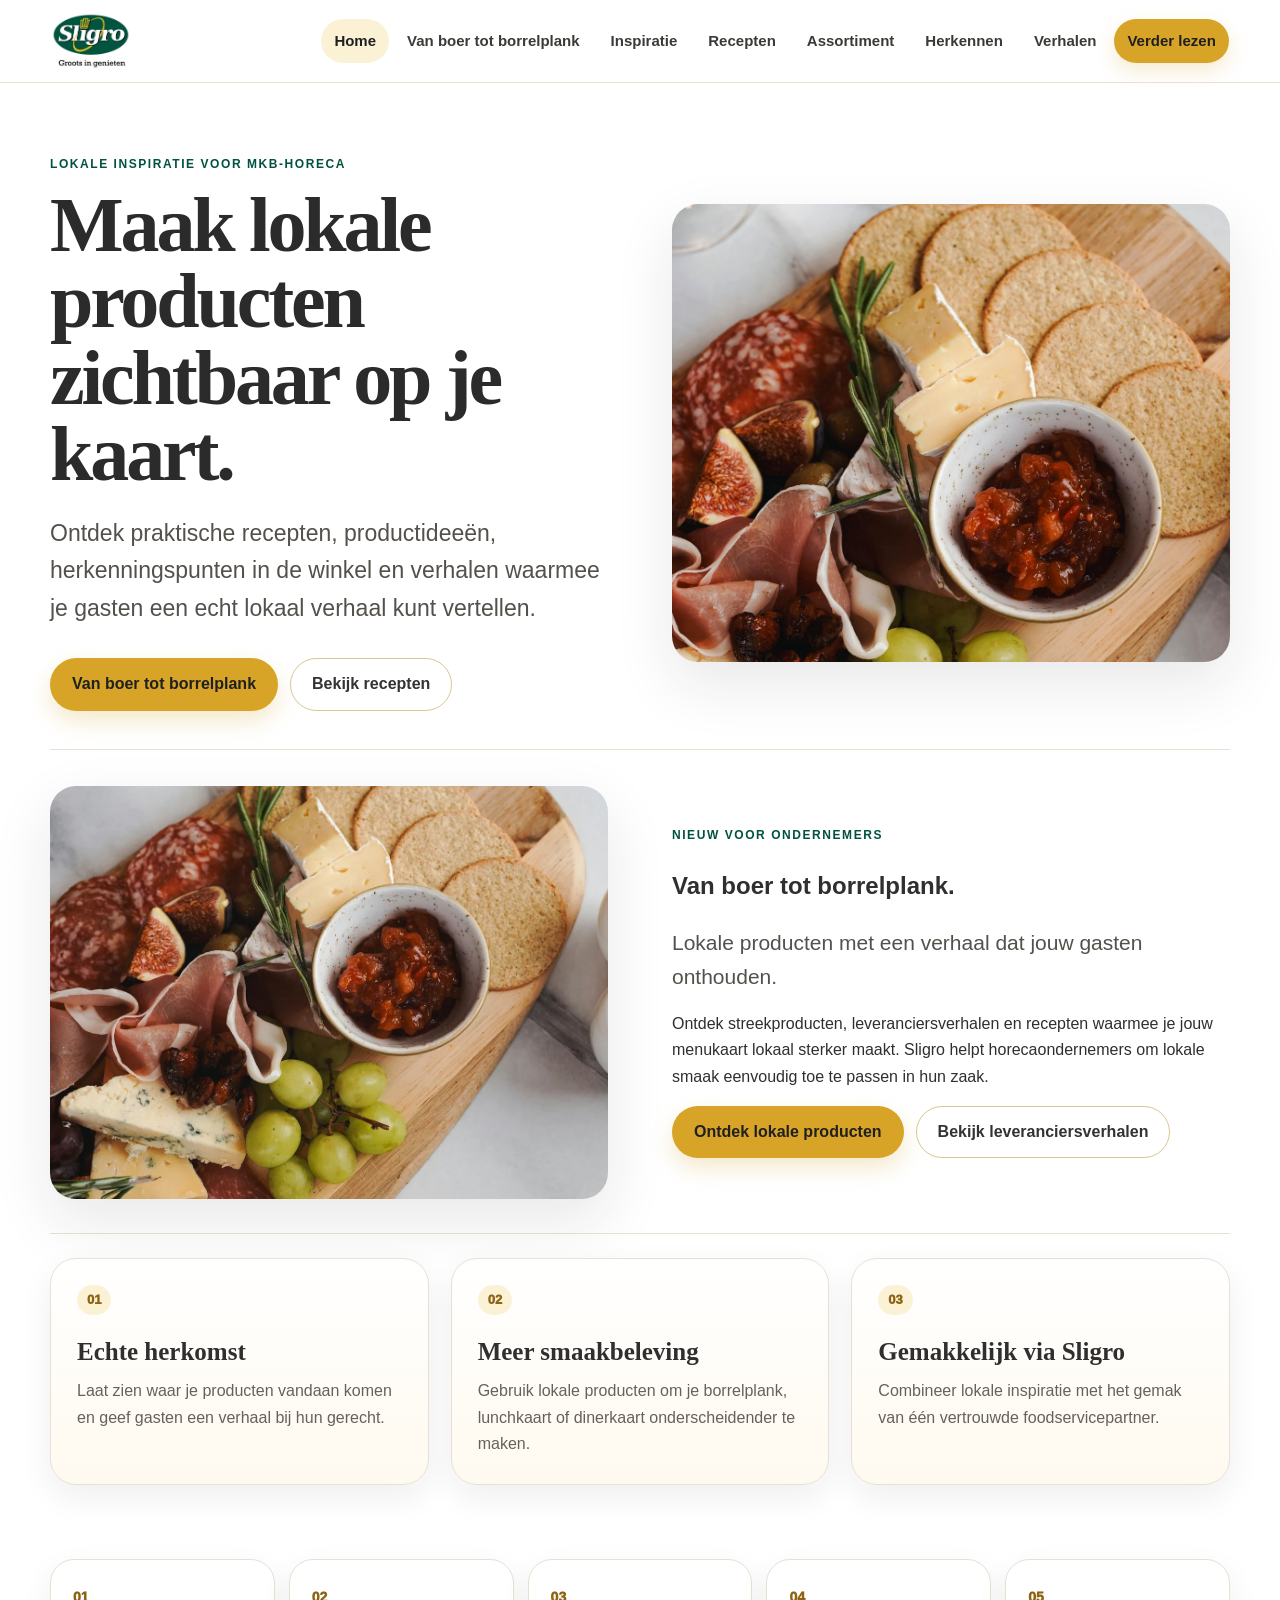
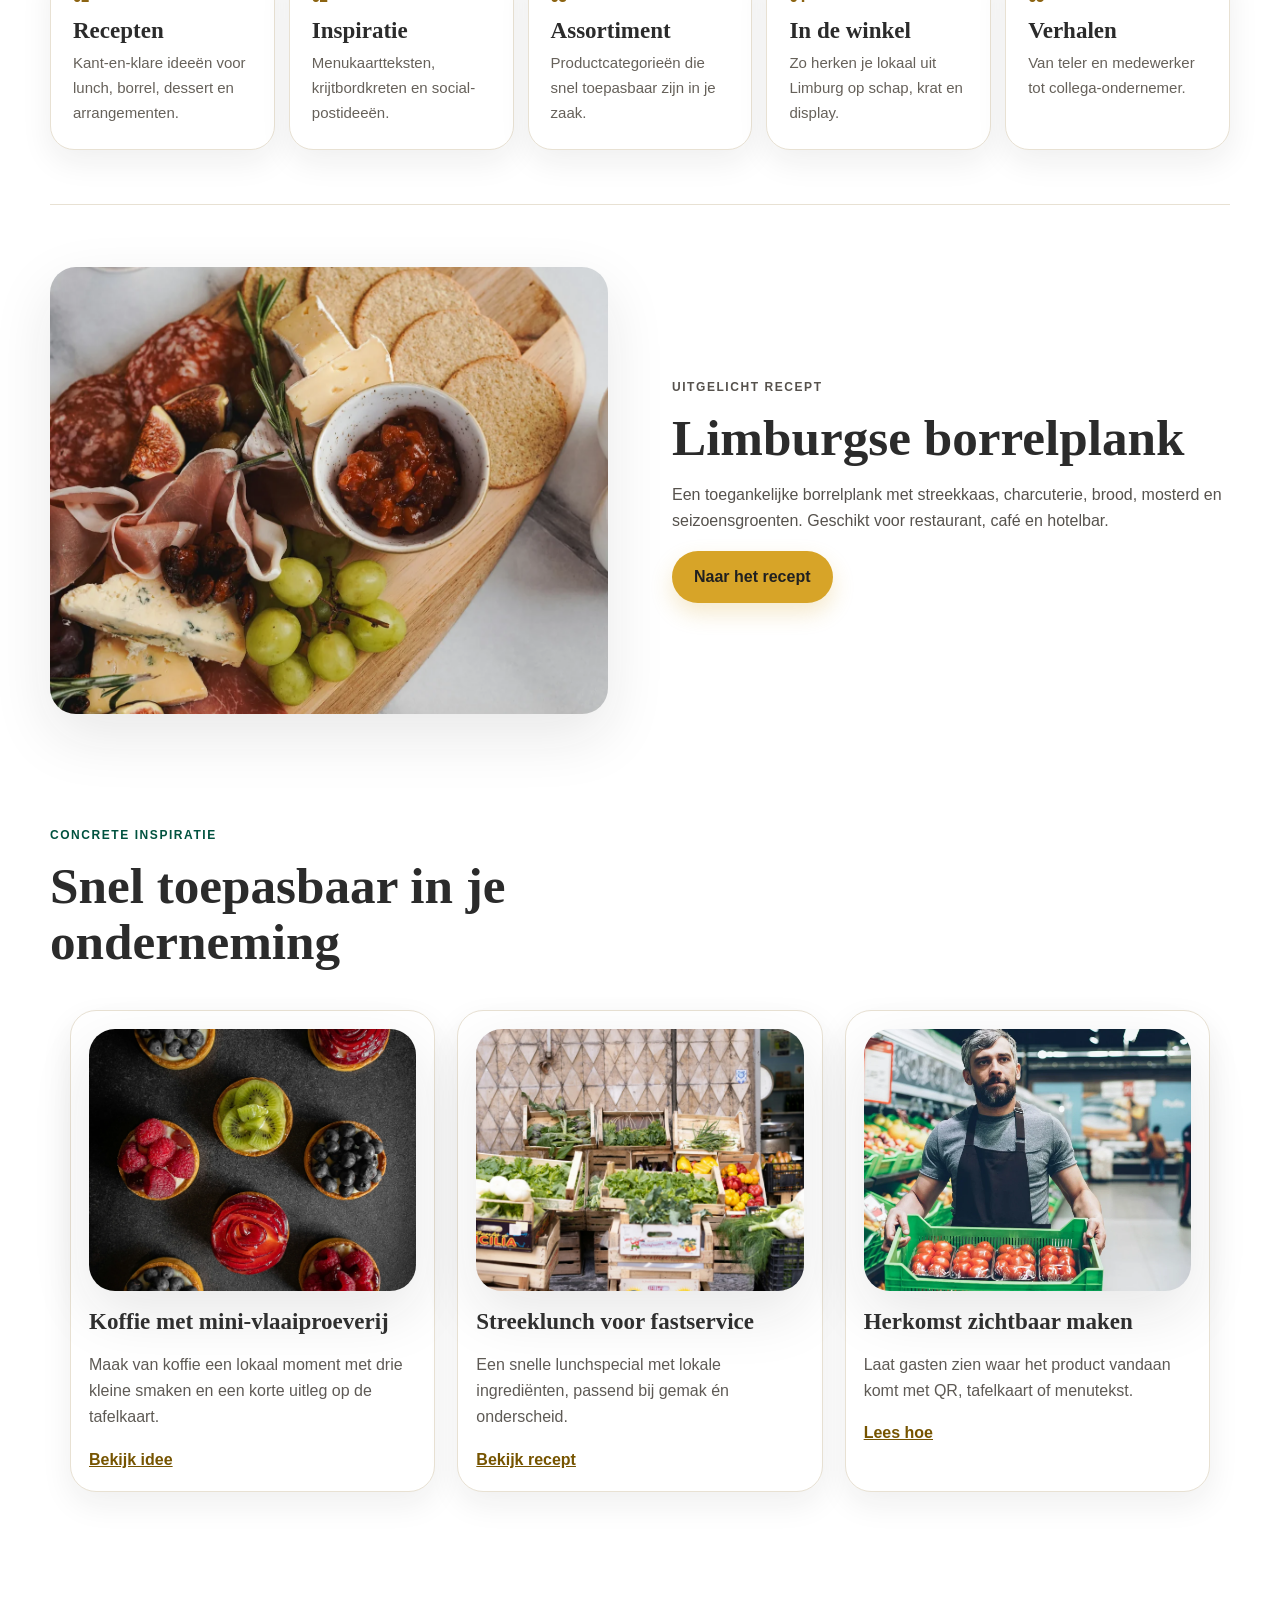
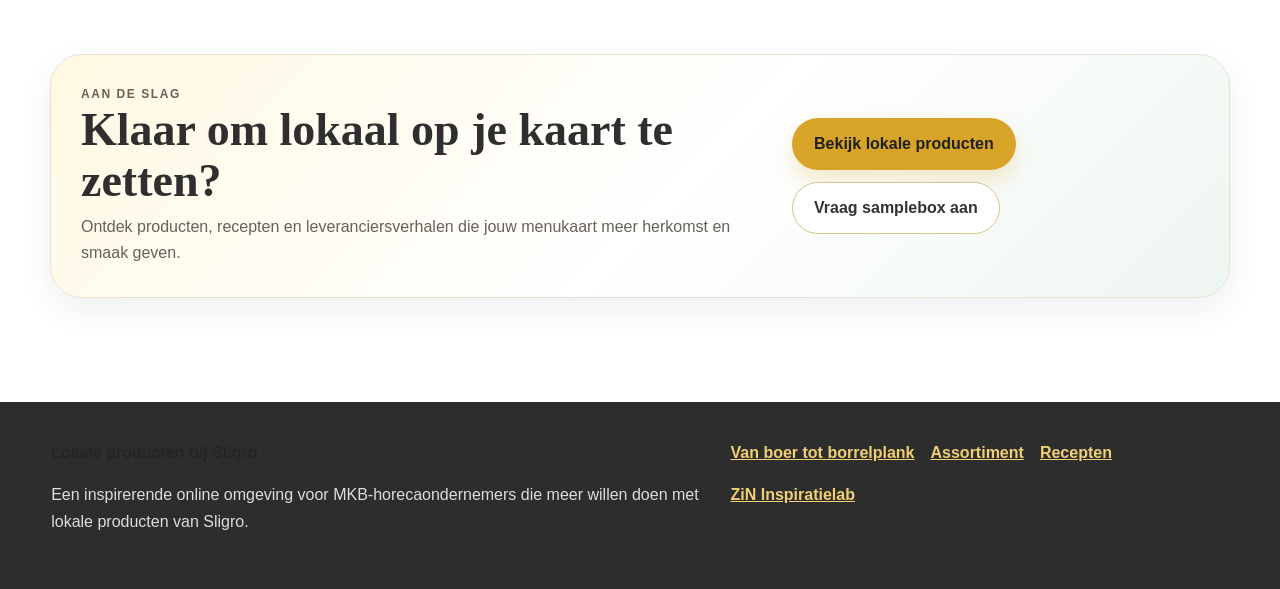
==== commit e743c1c8: "Update 29-5" ====
--- a/index.html
+++ b/index.html
@@ -3,7 +3,7 @@
 <head>
   <meta charset="utf-8"><meta name="viewport" content="width=device-width, initial-scale=1">
   <title>Home | Lokale producten bij Sligro</title>
-  <meta name="description" content="Lokale inspiratie voor MKB-horecaondernemers.">
+  <meta name="description" content="Lokale inspiratie voor MKB-horecaondernemers: producten, recepten en verhalen van Sligro.">
   <link rel="icon" href="assets/favicon.ico">
   <link rel="stylesheet" href="styles.css">
 </head>
@@ -12,19 +12,38 @@
   <a class="brand" href="index.html" aria-label="Naar homepage"><img src="assets/sligro-logo-header.webp" alt="Sligro"></a>
   <button class="nav-toggle" aria-label="Menu openen" aria-expanded="false">☰</button>
   <nav class="main-nav" aria-label="Hoofdnavigatie">
-    <a href="index.html">Home</a><a href="inspiratie.html">Inspiratie</a><a href="recepten.html">Recepten</a><a href="assortiment.html">Assortiment</a><a href="herkennen.html">Herkennen</a><a href="verhalen.html">Verhalen</a><a class="nav-cta" href="contact.html">Verder lezen</a>
+    <a href="index.html" class="active">Home</a><a href="van-boer-tot-borrelplank.html" class="">Van boer tot borrelplank</a><a href="inspiratie.html" class="">Inspiratie</a><a href="recepten.html" class="">Recepten</a><a href="assortiment.html" class="">Assortiment</a><a href="herkennen.html" class="">Herkennen</a><a href="verhalen.html" class="">Verhalen</a><a class="nav-cta" href="contact.html">Verder lezen</a>
   </nav>
 </header>
-<main><section class="hero split">
-  <div class="hero-copy"><p class="eyebrow">Lokale inspiratie voor MKB-horeca</p><h1>Maak lokale producten zichtbaar op je kaart.</h1><p class="lead">Ontdek praktische recepten, productideeën, herkenningspunten in de winkel en verhalen waarmee je gasten een echt lokaal verhaal kunt vertellen.</p><div class="button-row"><a class="btn primary" href="recepten.html">Bekijk recepten</a><a class="btn secondary" href="assortiment.html">Ontdek assortiment</a></div></div>
-  <picture><img class="hero-img" src="assets/images/hero-local-products.webp" alt="Lokale producten op een warme borrelplank"></picture>
+<main>
+<section class="hero split">
+  <div class="hero-copy"><p class="eyebrow">Lokale inspiratie voor MKB-horeca</p><h1>Maak lokale producten zichtbaar op je kaart.</h1><p class="lead">Ontdek praktische recepten, productideeën, herkenningspunten in de winkel en verhalen waarmee je gasten een echt lokaal verhaal kunt vertellen.</p><div class="button-row"><a class="btn primary" href="van-boer-tot-borrelplank.html">Van boer tot borrelplank</a><a class="btn secondary" href="recepten.html">Bekijk recepten</a></div></div>
+  <picture><img class="hero-img" src="assets/images/hero-local-products.webp" alt="Lokale borrelplank met streekkaas, brood en garnituren"></picture>
+</section>
+<section class="campaign-intro split reverse">
+  <img src="assets/images/lokale-borrelplank.webp" alt="Ultrarealistische borrelplank met streekproducten in warme horecasetting">
+  <div><p class="eyebrow">Nieuw voor ondernemers</p><h2>Van boer tot borrelplank.</h2><p class="lead small">Lokale producten met een verhaal dat jouw gasten onthouden.</p><p>Ontdek streekproducten, leveranciersverhalen en recepten waarmee je jouw menukaart lokaal sterker maakt. Sligro helpt horecaondernemers om lokale smaak eenvoudig toe te passen in hun zaak.</p><div class="button-row"><a class="btn primary" href="assortiment.html">Ontdek lokale producten</a><a class="btn secondary" href="verhalen.html">Bekijk leveranciersverhalen</a></div></div>
+</section>
+<section class="benefit-strip cards three" aria-label="Voordelen van lokaal werken">
+  <article class="benefit-card"><span>01</span><h3>Echte herkomst</h3><p>Laat zien waar je producten vandaan komen en geef gasten een verhaal bij hun gerecht.</p></article>
+  <article class="benefit-card"><span>02</span><h3>Meer smaakbeleving</h3><p>Gebruik lokale producten om je borrelplank, lunchkaart of dinerkaart onderscheidender te maken.</p></article>
+  <article class="benefit-card"><span>03</span><h3>Gemakkelijk via Sligro</h3><p>Combineer lokale inspiratie met het gemak van één vertrouwde foodservicepartner.</p></article>
 </section>
 <section class="route-grid" aria-label="Snel naar"><a class="route" href="recepten.html"><span>01</span><h2>Recepten</h2><p>Kant-en-klare ideeën voor lunch, borrel, dessert en arrangementen.</p></a><a class="route" href="inspiratie.html"><span>02</span><h2>Inspiratie</h2><p>Menukaartteksten, krijtbordkreten en social-postideeën.</p></a><a class="route" href="assortiment.html"><span>03</span><h2>Assortiment</h2><p>Productcategorieën die snel toepasbaar zijn in je zaak.</p></a><a class="route" href="herkennen.html"><span>04</span><h2>In de winkel</h2><p>Zo herken je lokaal uit Limburg op schap, krat en display.</p></a><a class="route" href="verhalen.html"><span>05</span><h2>Verhalen</h2><p>Van teler en medewerker tot collega-ondernemer.</p></a></section>
-<section class="feature split reverse"><img src="assets/images/borrelplank.webp" alt="Streekborrelplank met kaas en brood"><div><p class="eyebrow">Uitgelicht recept</p><h2>Van boer tot borrelplank</h2><p>Een toegankelijke borrelplank met streekkaas, seizoensgroenten, brood, noten en een klein herkomstkaartje. Geschikt als terrasplank, hotelbarconcept of sharing starter.</p><a class="btn primary" href="recepten.html#boer-tot-borrelplank">Naar het recept</a></div></section>
-<section class="cards-section"><div class="section-head"><p class="eyebrow">Concrete inspiratie</p><h2>Snel toepasbaar in je onderneming</h2></div><div class="cards three"><article class="card"><img src="assets/images/vlaai.webp" alt="Limburgse vlaai"><h3>Koffie met mini-vlaaiproeverij</h3><p>Maak van koffie een lokaal moment met drie kleine smaken en een korte uitleg op de tafelkaart.</p><a href="recepten.html#mini-vlaaiproeverij">Bekijk idee</a></article><article class="card"><img src="assets/images/seizoensgroenten.webp" alt="Seizoensgroenten"><h3>Seizoensspecial</h3><p>Gebruik streekgroenten als wisselende lunchspecial of warme groentegarnituur.</p><a href="recepten.html#gegrilde-seizoensgroenten">Bekijk recept</a></article><article class="card"><img src="assets/images/herkomstkaartjes.webp" alt="Herkomstkaartjes"><h3>Herkomst zichtbaar maken</h3><p>Laat gasten zien waar het product vandaan komt met QR, tafelkaart of menutekst.</p><a href="herkennen.html">Lees hoe</a></article></div></section></main>
+<section class="feature split reverse"><img src="assets/images/borrelplank.webp" alt="Streekborrelplank met kaas, vleeswaren en brood"><div><p class="eyebrow">Uitgelicht recept</p><h2>Limburgse borrelplank</h2><p>Een toegankelijke borrelplank met streekkaas, charcuterie, brood, mosterd en seizoensgroenten. Geschikt voor restaurant, café en hotelbar.</p><a class="btn primary" href="recepten.html#limburgse-borrelplank">Naar het recept</a></div></section>
+<section class="cards-section"><div class="section-head"><p class="eyebrow">Concrete inspiratie</p><h2>Snel toepasbaar in je onderneming</h2></div><div class="cards three"><article class="card"><img src="assets/images/vlaai.webp" alt="Limburgse vlaai in kleine porties"><h3>Koffie met mini-vlaaiproeverij</h3><p>Maak van koffie een lokaal moment met drie kleine smaken en een korte uitleg op de tafelkaart.</p><a href="recepten.html#mini-vlaaiproeverij">Bekijk idee</a></article><article class="card"><img src="assets/images/streeklunch.webp" alt="Lunchgerecht met seizoensgroenten en zachte kaas"><h3>Streeklunch voor fastservice</h3><p>Een snelle lunchspecial met lokale ingrediënten, passend bij gemak én onderscheid.</p><a href="recepten.html#streeklunch-fastservice">Bekijk recept</a></article><article class="card"><img src="assets/images/lokale-producten-schap.webp" alt="Sligro-medewerker bij lokale producten in de winkel"><h3>Herkomst zichtbaar maken</h3><p>Laat gasten zien waar het product vandaan komt met QR, tafelkaart of menutekst.</p><a href="herkennen.html">Lees hoe</a></article></div></section>
+<section class="cta-panel" aria-label="Aan de slag met lokaal">
+  <div>
+    <p class="eyebrow">Aan de slag</p>
+    <h2>Klaar om lokaal op je kaart te zetten?</h2>
+    <p>Ontdek producten, recepten en leveranciersverhalen die jouw menukaart meer herkomst en smaak geven.</p>
+  </div>
+  <div class="button-row"><a class="btn primary" href="assortiment.html">Bekijk lokale producten</a><a class="btn secondary" href="contact.html#samplebox">Vraag samplebox aan</a></div>
+</section>
+</main>
 <footer class="site-footer">
   <div><strong>Lokale producten bij Sligro</strong><p>Een inspirerende online omgeving voor MKB-horecaondernemers die meer willen doen met lokale producten van Sligro.</p></div>
-  <div class="footer-links"><a href="recepten.html">Recepten</a><a href="inspiratie.html">Inspiratie</a><a href="verhalen.html">Verhalen</a><a href="https://zin.sligro.nl/">ZiN Inspiratielab</a></div>
+  <div class="footer-links"><a href="van-boer-tot-borrelplank.html">Van boer tot borrelplank</a><a href="assortiment.html">Assortiment</a><a href="recepten.html">Recepten</a><a href="https://zin.sligro.nl/">ZiN Inspiratielab</a></div>
 </footer>
 <script src="script.js"></script>
 </body>
--- a/styles.css
+++ b/styles.css
@@ -30,3 +30,10 @@
 .site-footer{background:#2d2d2d;color:#fff;display:flex;justify-content:space-between;gap:30px;padding:38px clamp(18px,4vw,64px);margin-top:30px}.site-footer p{color:#ddd;max-width:680px}.footer-links{display:flex;gap:16px;flex-wrap:wrap;align-content:start}.site-footer a{color:#f1cf73}
 @media(max-width:1020px){.split,.reverse,.recipe,.product,.story,.contact-grid{grid-template-columns:1fr}.route-grid,.cards.three,.cards.four,.steps{grid-template-columns:repeat(2,1fr)}.recipe-grid{grid-template-columns:1fr}.main-nav{display:none;position:absolute;left:18px;right:18px;top:82px;background:#fff;border:1px solid var(--line);border-radius:22px;padding:14px;box-shadow:var(--shadow);flex-direction:column;align-items:stretch}.main-nav.open{display:flex}.nav-toggle{display:block}.main-nav a{border-radius:13px}.hero{padding-top:42px}.hero-img,.feature img{aspect-ratio:1.55/1}.site-footer{flex-direction:column}}
 @media(max-width:650px){.route-grid,.cards.three,.cards.four,.steps{grid-template-columns:1fr}.button-row{flex-direction:column}.btn{width:100%}.brand img{width:112px;height:52px}.hero-copy h1,.page-hero h1{font-size:42px}.chalkboard{padding:27px;border-width:10px}.chalkboard h2{font-size:28px}.chalkboard p{font-size:19px}.recipe,.product,.story{padding:16px}.recipe img,.product img,.story img{min-height:230px}.site-header{padding-block:10px}}
+
+
+/* Campagne-uitbreiding Van boer tot borrelplank */
+.campaign-intro,.benefit-strip,.cta-panel,.storyline,.filter-bar{width:min(1180px,calc(100% - 40px));margin-inline:auto}.campaign-intro{padding:36px 0 34px;border-top:1px solid var(--line);border-bottom:1px solid var(--line)}.campaign-intro img{border-radius:var(--radius);box-shadow:var(--shadow);aspect-ratio:1.35/1;object-fit:cover}.lead.small{font-size:clamp(18px,2vw,21px);margin-bottom:12px}.benefit-strip{padding:24px 0 52px}.benefit-card{border:1px solid var(--line);border-radius:26px;padding:26px;background:linear-gradient(180deg,#fff,#fffaf0);box-shadow:var(--shadow-soft)}.benefit-card span,.label{display:inline-flex;align-items:center;min-height:30px;padding:4px 10px;border-radius:999px;background:var(--gold-soft);color:var(--gold-dark);font-weight:950;font-size:13px}.benefit-card h3{font-family:"Aptos Slab",Rockwell,Georgia,serif;font-size:25px;margin:16px 0 6px}.benefit-card p{color:var(--muted);margin:0}.compact{padding-bottom:30px}.card.mini{min-height:190px;display:flex;flex-direction:column;justify-content:center}.storyline{padding:40px 0 70px}.timeline{display:grid;grid-template-columns:repeat(4,1fr);gap:18px;position:relative}.timeline article{background:#fff;border:1px solid var(--line);border-radius:26px;padding:24px;box-shadow:var(--shadow-soft)}.timeline span{display:inline-grid;place-items:center;width:44px;height:44px;background:var(--green);color:#fff;border-radius:50%;font-weight:950;margin-bottom:10px}.timeline h3{font-family:"Aptos Slab",Rockwell,Georgia,serif;font-size:24px;margin:6px 0}.timeline p{color:var(--muted);margin:0}.product-cards{padding-bottom:12px}.mini-list{display:grid;gap:10px;margin:18px 0}.mini-list a{padding:13px 16px;border:1px solid var(--line);border-radius:16px;text-decoration:none;font-weight:850;background:var(--cream)}.sample-highlight{background:var(--cream);width:100%;max-width:none;padding-inline:max(20px,calc((100vw - 1180px)/2));border-block:1px solid var(--line)}.check-list{list-style:none;padding:0;margin:18px 0}.check-list li{position:relative;padding-left:28px;margin:8px 0;color:#4f4b46}.check-list li:before{content:"✓";position:absolute;left:0;top:0;color:var(--green);font-weight:950}.program{padding-left:22px}.program li{margin:8px 0}.cta-panel{display:flex;align-items:center;justify-content:space-between;gap:28px;background:linear-gradient(135deg,#fff8e2,#ffffff 54%,#eef6f1);border:1px solid var(--line);border-radius:32px;box-shadow:var(--shadow-soft);padding:30px;margin-top:30px;margin-bottom:74px}.cta-panel h2{font-family:"Aptos Slab",Rockwell,Georgia,serif;font-size:clamp(30px,4vw,46px);line-height:1.1;margin:0 0 8px}.cta-panel p{margin:0;color:var(--muted);max-width:690px}.filter-bar{display:flex;gap:10px;flex-wrap:wrap;padding:0 0 26px}.filter-bar a{border:1px solid #dac37c;background:#fff;border-radius:999px;padding:10px 15px;text-decoration:none;font-weight:850;color:#493b17}.filter-bar a:hover{background:var(--gold-soft)}.menu-text{background:var(--cream);border-left:5px solid var(--gold);padding:14px 16px;border-radius:0 16px 16px 0}.product h3,.story h3{margin-bottom:4px}.product .label{margin-bottom:10px}.campaign-hero{padding-bottom:54px}
+@media(max-width:1100px){.main-nav a{font-size:14px;padding-inline:9px}.timeline{grid-template-columns:repeat(2,1fr)}}
+@media(max-width:1020px){.cta-panel{align-items:flex-start;flex-direction:column}.timeline{grid-template-columns:repeat(2,1fr)}}
+@media(max-width:650px){.timeline{grid-template-columns:1fr}.cta-panel{padding:24px;border-radius:24px}.campaign-intro img{aspect-ratio:1.5/1}}
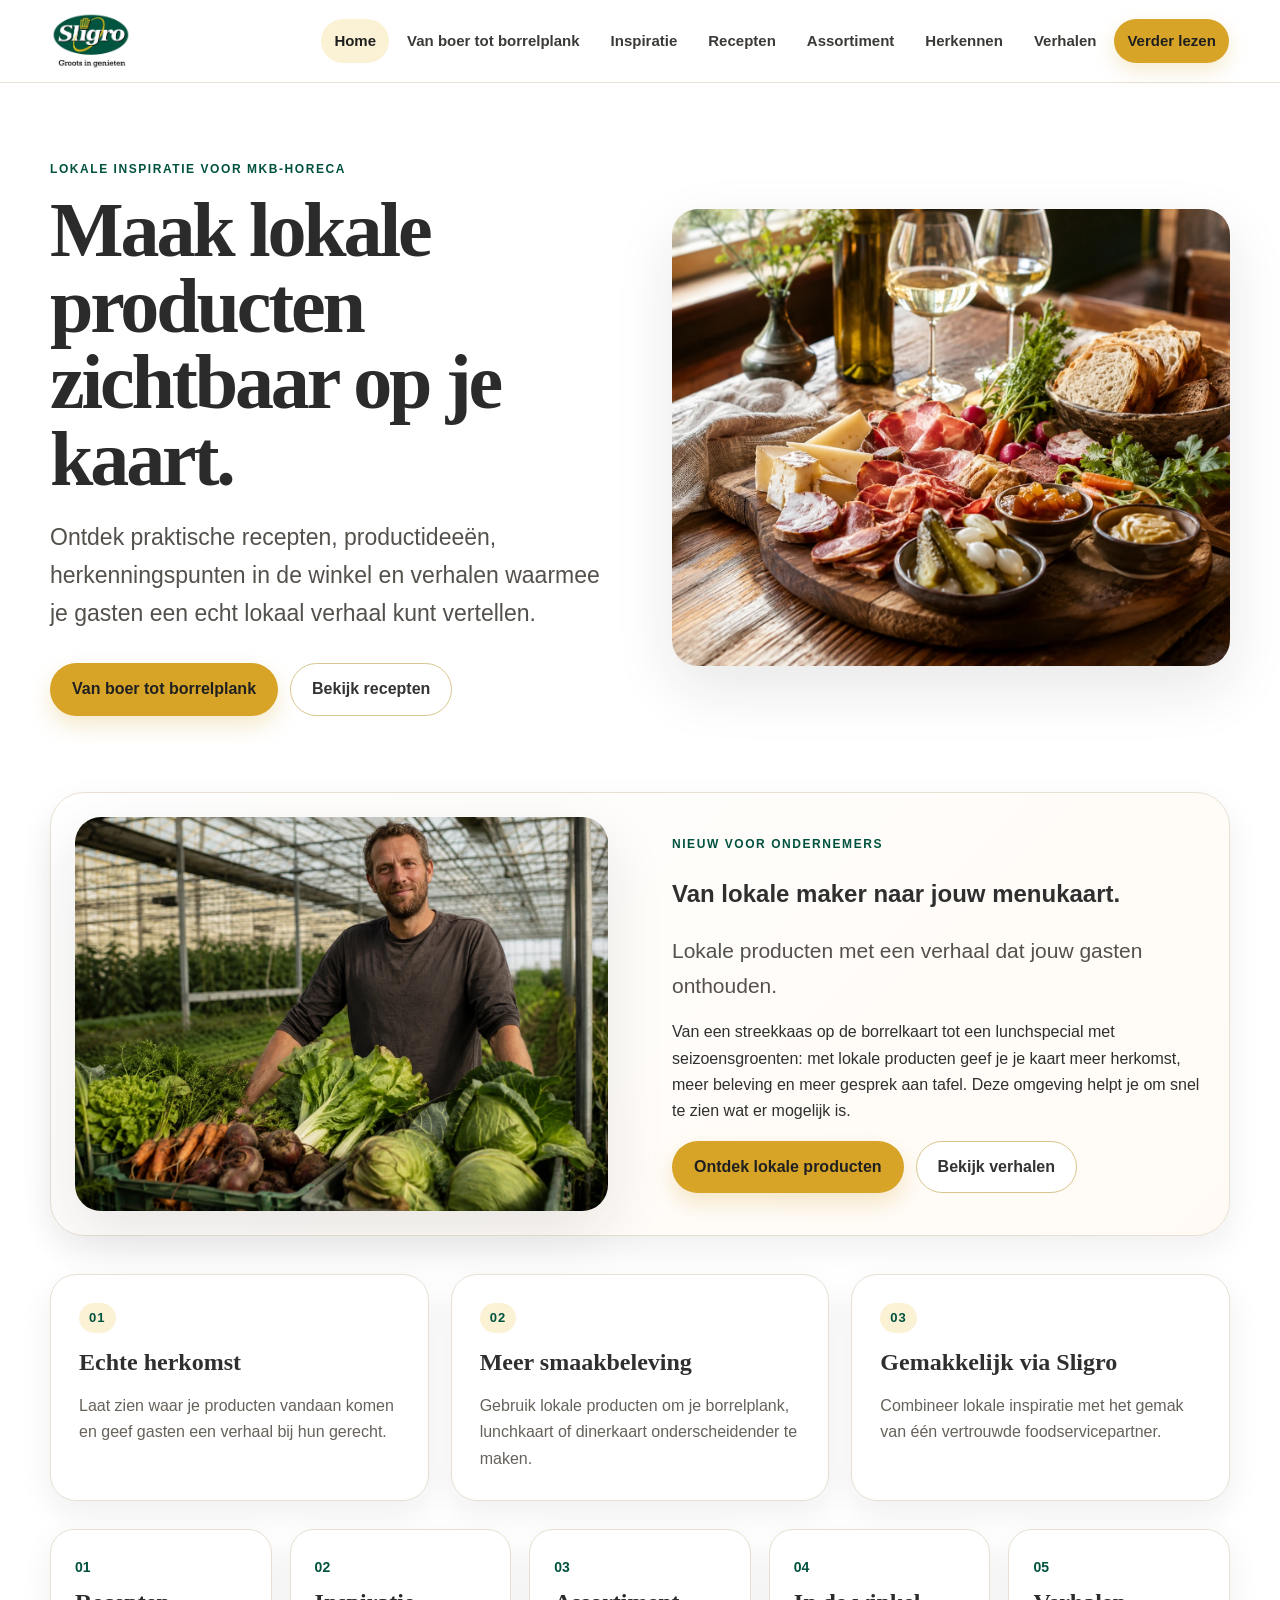
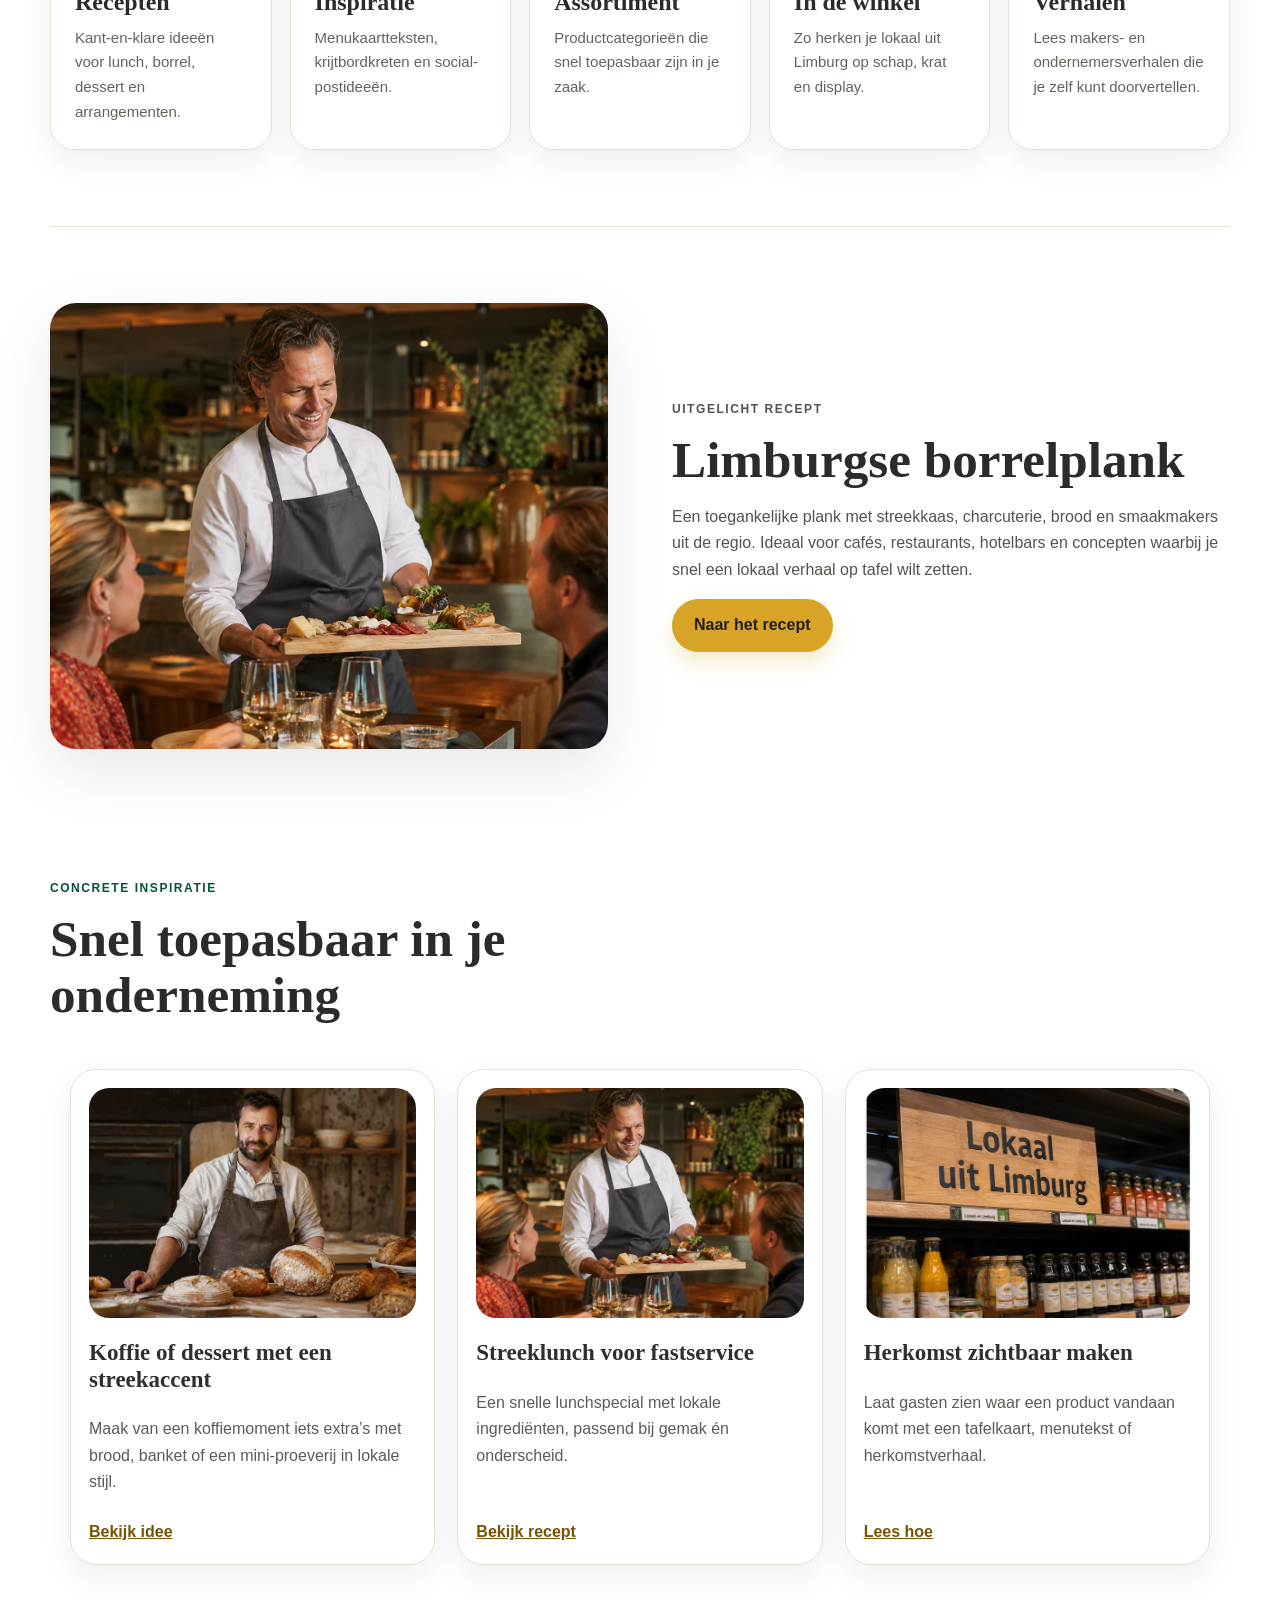
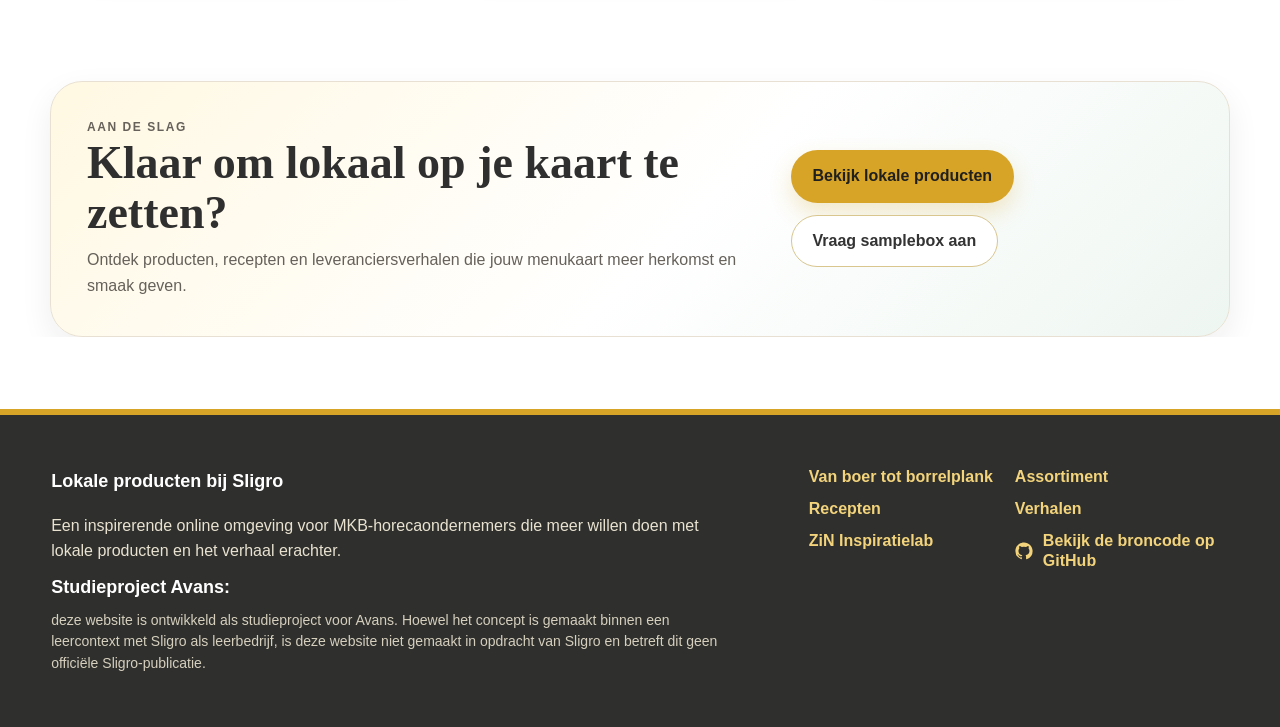
==== commit 52f1fd7c: "Update 29-5 (2)" ====
--- a/index.html
+++ b/index.html
@@ -1,9 +1,10 @@
-<!doctype html>
+<!DOCTYPE html>
 <html lang="nl">
 <head>
-  <meta charset="utf-8"><meta name="viewport" content="width=device-width, initial-scale=1">
+  <meta charset="utf-8">
+  <meta name="viewport" content="width=device-width, initial-scale=1">
   <title>Home | Lokale producten bij Sligro</title>
-  <meta name="description" content="Lokale inspiratie voor MKB-horecaondernemers: producten, recepten en verhalen van Sligro.">
+  <meta name="description" content="Lokale inspiratie voor MKB-horecaondernemers: recepten, assortiment, herkenningspunten en praktijkverhalen.">
   <link rel="icon" href="assets/favicon.ico">
   <link rel="stylesheet" href="styles.css">
 </head>
@@ -12,39 +13,91 @@
   <a class="brand" href="index.html" aria-label="Naar homepage"><img src="assets/sligro-logo-header.webp" alt="Sligro"></a>
   <button class="nav-toggle" aria-label="Menu openen" aria-expanded="false">☰</button>
   <nav class="main-nav" aria-label="Hoofdnavigatie">
-    <a href="index.html" class="active">Home</a><a href="van-boer-tot-borrelplank.html" class="">Van boer tot borrelplank</a><a href="inspiratie.html" class="">Inspiratie</a><a href="recepten.html" class="">Recepten</a><a href="assortiment.html" class="">Assortiment</a><a href="herkennen.html" class="">Herkennen</a><a href="verhalen.html" class="">Verhalen</a><a class="nav-cta" href="contact.html">Verder lezen</a>
+    <a href="index.html" class="active">Home</a><a href="van-boer-tot-borrelplank.html">Van boer tot borrelplank</a><a href="inspiratie.html">Inspiratie</a><a href="recepten.html">Recepten</a><a href="assortiment.html">Assortiment</a><a href="herkennen.html">Herkennen</a><a href="verhalen.html">Verhalen</a><a class="nav-cta" href="contact.html">Verder lezen</a>
   </nav>
 </header>
 <main>
-<section class="hero split">
-  <div class="hero-copy"><p class="eyebrow">Lokale inspiratie voor MKB-horeca</p><h1>Maak lokale producten zichtbaar op je kaart.</h1><p class="lead">Ontdek praktische recepten, productideeën, herkenningspunten in de winkel en verhalen waarmee je gasten een echt lokaal verhaal kunt vertellen.</p><div class="button-row"><a class="btn primary" href="van-boer-tot-borrelplank.html">Van boer tot borrelplank</a><a class="btn secondary" href="recepten.html">Bekijk recepten</a></div></div>
-  <picture><img class="hero-img" src="assets/images/hero-local-products.webp" alt="Lokale borrelplank met streekkaas, brood en garnituren"></picture>
-</section>
-<section class="campaign-intro split reverse">
-  <img src="assets/images/lokale-borrelplank.webp" alt="Ultrarealistische borrelplank met streekproducten in warme horecasetting">
-  <div><p class="eyebrow">Nieuw voor ondernemers</p><h2>Van boer tot borrelplank.</h2><p class="lead small">Lokale producten met een verhaal dat jouw gasten onthouden.</p><p>Ontdek streekproducten, leveranciersverhalen en recepten waarmee je jouw menukaart lokaal sterker maakt. Sligro helpt horecaondernemers om lokale smaak eenvoudig toe te passen in hun zaak.</p><div class="button-row"><a class="btn primary" href="assortiment.html">Ontdek lokale producten</a><a class="btn secondary" href="verhalen.html">Bekijk leveranciersverhalen</a></div></div>
-</section>
-<section class="benefit-strip cards three" aria-label="Voordelen van lokaal werken">
-  <article class="benefit-card"><span>01</span><h3>Echte herkomst</h3><p>Laat zien waar je producten vandaan komen en geef gasten een verhaal bij hun gerecht.</p></article>
-  <article class="benefit-card"><span>02</span><h3>Meer smaakbeleving</h3><p>Gebruik lokale producten om je borrelplank, lunchkaart of dinerkaart onderscheidender te maken.</p></article>
-  <article class="benefit-card"><span>03</span><h3>Gemakkelijk via Sligro</h3><p>Combineer lokale inspiratie met het gemak van één vertrouwde foodservicepartner.</p></article>
-</section>
-<section class="route-grid" aria-label="Snel naar"><a class="route" href="recepten.html"><span>01</span><h2>Recepten</h2><p>Kant-en-klare ideeën voor lunch, borrel, dessert en arrangementen.</p></a><a class="route" href="inspiratie.html"><span>02</span><h2>Inspiratie</h2><p>Menukaartteksten, krijtbordkreten en social-postideeën.</p></a><a class="route" href="assortiment.html"><span>03</span><h2>Assortiment</h2><p>Productcategorieën die snel toepasbaar zijn in je zaak.</p></a><a class="route" href="herkennen.html"><span>04</span><h2>In de winkel</h2><p>Zo herken je lokaal uit Limburg op schap, krat en display.</p></a><a class="route" href="verhalen.html"><span>05</span><h2>Verhalen</h2><p>Van teler en medewerker tot collega-ondernemer.</p></a></section>
-<section class="feature split reverse"><img src="assets/images/borrelplank.webp" alt="Streekborrelplank met kaas, vleeswaren en brood"><div><p class="eyebrow">Uitgelicht recept</p><h2>Limburgse borrelplank</h2><p>Een toegankelijke borrelplank met streekkaas, charcuterie, brood, mosterd en seizoensgroenten. Geschikt voor restaurant, café en hotelbar.</p><a class="btn primary" href="recepten.html#limburgse-borrelplank">Naar het recept</a></div></section>
-<section class="cards-section"><div class="section-head"><p class="eyebrow">Concrete inspiratie</p><h2>Snel toepasbaar in je onderneming</h2></div><div class="cards three"><article class="card"><img src="assets/images/vlaai.webp" alt="Limburgse vlaai in kleine porties"><h3>Koffie met mini-vlaaiproeverij</h3><p>Maak van koffie een lokaal moment met drie kleine smaken en een korte uitleg op de tafelkaart.</p><a href="recepten.html#mini-vlaaiproeverij">Bekijk idee</a></article><article class="card"><img src="assets/images/streeklunch.webp" alt="Lunchgerecht met seizoensgroenten en zachte kaas"><h3>Streeklunch voor fastservice</h3><p>Een snelle lunchspecial met lokale ingrediënten, passend bij gemak én onderscheid.</p><a href="recepten.html#streeklunch-fastservice">Bekijk recept</a></article><article class="card"><img src="assets/images/lokale-producten-schap.webp" alt="Sligro-medewerker bij lokale producten in de winkel"><h3>Herkomst zichtbaar maken</h3><p>Laat gasten zien waar het product vandaan komt met QR, tafelkaart of menutekst.</p><a href="herkennen.html">Lees hoe</a></article></div></section>
-<section class="cta-panel" aria-label="Aan de slag met lokaal">
-  <div>
-    <p class="eyebrow">Aan de slag</p>
-    <h2>Klaar om lokaal op je kaart te zetten?</h2>
-    <p>Ontdek producten, recepten en leveranciersverhalen die jouw menukaart meer herkomst en smaak geven.</p>
-  </div>
-  <div class="button-row"><a class="btn primary" href="assortiment.html">Bekijk lokale producten</a><a class="btn secondary" href="contact.html#samplebox">Vraag samplebox aan</a></div>
-</section>
+  <section class="hero split">
+    <div class="hero-copy">
+      <p class="eyebrow">Lokale inspiratie voor MKB-horeca</p>
+      <h1>Maak lokale producten zichtbaar op je kaart.</h1>
+      <p class="lead">Ontdek praktische recepten, productideeën, herkenningspunten in de winkel en verhalen waarmee je gasten een echt lokaal verhaal kunt vertellen.</p>
+      <div class="button-row"><a class="btn primary" href="van-boer-tot-borrelplank.html">Van boer tot borrelplank</a><a class="btn secondary" href="recepten.html">Bekijk recepten</a></div>
+    </div>
+    <picture><img class="hero-img" src="assets/images/hero-local-products.webp" alt="Luxe borrelplank met streekkaas, charcuterie, brood en garnituren"></picture>
+  </section>
+
+  <section class="campaign-intro split reverse">
+    <img src="assets/images/limburgse-leverancier.webp" alt="Lokale teler met verse seizoensgroenten in een kas">
+    <div>
+      <p class="eyebrow">Nieuw voor ondernemers</p>
+      <h2>Van lokale maker naar jouw menukaart.</h2>
+      <p class="lead small">Lokale producten met een verhaal dat jouw gasten onthouden.</p>
+      <p>Van een streekkaas op de borrelkaart tot een lunchspecial met seizoensgroenten: met lokale producten geef je je kaart meer herkomst, meer beleving en meer gesprek aan tafel. Deze omgeving helpt je om snel te zien wat er mogelijk is.</p>
+      <div class="button-row"><a class="btn primary" href="assortiment.html">Ontdek lokale producten</a><a class="btn secondary" href="verhalen.html">Bekijk verhalen</a></div>
+    </div>
+  </section>
+
+  <section class="benefit-strip cards three" aria-label="Voordelen van lokaal werken">
+    <article class="benefit-card"><span>01</span><h3>Echte herkomst</h3><p>Laat zien waar je producten vandaan komen en geef gasten een verhaal bij hun gerecht.</p></article>
+    <article class="benefit-card"><span>02</span><h3>Meer smaakbeleving</h3><p>Gebruik lokale producten om je borrelplank, lunchkaart of dinerkaart onderscheidender te maken.</p></article>
+    <article class="benefit-card"><span>03</span><h3>Gemakkelijk via Sligro</h3><p>Combineer lokale inspiratie met het gemak van één vertrouwde foodservicepartner.</p></article>
+  </section>
+
+  <section class="route-grid" aria-label="Snel naar">
+    <a class="route" href="recepten.html"><span>01</span><h2>Recepten</h2><p>Kant-en-klare ideeën voor lunch, borrel, dessert en arrangementen.</p></a>
+    <a class="route" href="inspiratie.html"><span>02</span><h2>Inspiratie</h2><p>Menukaartteksten, krijtbordkreten en social-postideeën.</p></a>
+    <a class="route" href="assortiment.html"><span>03</span><h2>Assortiment</h2><p>Productcategorieën die snel toepasbaar zijn in je zaak.</p></a>
+    <a class="route" href="herkennen.html"><span>04</span><h2>In de winkel</h2><p>Zo herken je lokaal uit Limburg op schap, krat en display.</p></a>
+    <a class="route" href="verhalen.html"><span>05</span><h2>Verhalen</h2><p>Lees makers- en ondernemersverhalen die je zelf kunt doorvertellen.</p></a>
+  </section>
+
+  <section class="feature split reverse">
+    <img src="assets/images/horecaondernemer-keuken.webp" alt="Horecaondernemer serveert een lokale borrelplank aan gasten in een warm restaurant">
+    <div>
+      <p class="eyebrow">Uitgelicht recept</p>
+      <h2>Limburgse borrelplank</h2>
+      <p>Een toegankelijke plank met streekkaas, charcuterie, brood en smaakmakers uit de regio. Ideaal voor cafés, restaurants, hotelbars en concepten waarbij je snel een lokaal verhaal op tafel wilt zetten.</p>
+      <a class="btn primary" href="recepten.html#limburgse-borrelplank">Naar het recept</a>
+    </div>
+  </section>
+
+  <section class="cards-section">
+    <div class="section-head"><p class="eyebrow">Concrete inspiratie</p><h2>Snel toepasbaar in je onderneming</h2></div>
+    <div class="cards three">
+      <article class="card"><img src="assets/images/streekbrood.webp" alt="Ambachtelijke bakker met streekbrood"><h3>Koffie of dessert met een streekaccent</h3><p>Maak van een koffiemoment iets extra’s met brood, banket of een mini-proeverij in lokale stijl.</p><a href="recepten.html#mini-vlaaiproeverij">Bekijk idee</a></article>
+      <article class="card"><img src="assets/images/streeklunch.webp" alt="Horecaondernemer serveert een lokale lunchplank"><h3>Streeklunch voor fastservice</h3><p>Een snelle lunchspecial met lokale ingrediënten, passend bij gemak én onderscheid.</p><a href="recepten.html#streeklunch-fastservice">Bekijk recept</a></article>
+      <article class="card"><img src="assets/images/herkennen-schapkaart.webp" alt="Schap met bord Lokaal uit Limburg"><h3>Herkomst zichtbaar maken</h3><p>Laat gasten zien waar een product vandaan komt met een tafelkaart, menutekst of herkomstverhaal.</p><a href="herkennen.html">Lees hoe</a></article>
+    </div>
+  </section>
+
+  <section class="cta-panel" aria-label="Aan de slag met lokaal">
+    <div>
+      <p class="eyebrow">Aan de slag</p>
+      <h2>Klaar om lokaal op je kaart te zetten?</h2>
+      <p>Ontdek producten, recepten en leveranciersverhalen die jouw menukaart meer herkomst en smaak geven.</p>
+    </div>
+    <div class="button-row"><a class="btn primary" href="assortiment.html">Bekijk lokale producten</a><a class="btn secondary" href="contact.html#samplebox">Vraag samplebox aan</a></div>
+  </section>
 </main>
 <footer class="site-footer">
-  <div><strong>Lokale producten bij Sligro</strong><p>Een inspirerende online omgeving voor MKB-horecaondernemers die meer willen doen met lokale producten van Sligro.</p></div>
-  <div class="footer-links"><a href="van-boer-tot-borrelplank.html">Van boer tot borrelplank</a><a href="assortiment.html">Assortiment</a><a href="recepten.html">Recepten</a><a href="https://zin.sligro.nl/">ZiN Inspiratielab</a></div>
+  <div class="footer-main">
+    <strong>Lokale producten bij Sligro</strong>
+    <p>Een inspirerende online omgeving voor MKB-horecaondernemers die meer willen doen met lokale producten en het verhaal erachter.</p>
+    <p class="footer-note"><strong>Studieproject Avans:</strong> deze website is ontwikkeld als studieproject voor Avans. Hoewel het concept is gemaakt binnen een leercontext met Sligro als leerbedrijf, is deze website niet gemaakt in opdracht van Sligro en betreft dit geen officiële Sligro-publicatie.</p>
+  </div>
+  <div class="footer-links">
+    <a href="van-boer-tot-borrelplank.html">Van boer tot borrelplank</a>
+    <a href="assortiment.html">Assortiment</a>
+    <a href="recepten.html">Recepten</a>
+    <a href="verhalen.html">Verhalen</a>
+    <a href="https://zin.sligro.nl/" target="_blank" rel="noopener">ZiN Inspiratielab</a>
+    <a class="github-link" href="https://github.com/RoelD/MarcomSligro" target="_blank" rel="noopener" aria-label="Bekijk de broncode op GitHub">
+      <svg viewBox="0 0 24 24" aria-hidden="true" focusable="false"><path d="M12 .5C5.65.5.5 5.65.5 12a11.5 11.5 0 0 0 7.86 10.93c.58.1.79-.25.79-.56v-1.95c-3.2.69-3.88-1.36-3.88-1.36-.52-1.32-1.27-1.67-1.27-1.67-1.04-.71.08-.69.08-.69 1.15.08 1.76 1.18 1.76 1.18 1.02 1.75 2.67 1.24 3.32.95.1-.74.4-1.24.72-1.53-2.56-.29-5.25-1.28-5.25-5.68 0-1.25.45-2.28 1.18-3.08-.12-.29-.51-1.46.11-3.05 0 0 .96-.31 3.15 1.18a10.9 10.9 0 0 1 5.74 0c2.18-1.49 3.14-1.18 3.14-1.18.63 1.59.24 2.76.12 3.05.73.8 1.17 1.83 1.17 3.08 0 4.41-2.69 5.39-5.26 5.67.41.35.77 1.03.77 2.09v3.1c0 .31.21.67.8.56A11.5 11.5 0 0 0 23.5 12C23.5 5.65 18.35.5 12 .5Z"/></svg>
+      <span>Bekijk de broncode op GitHub</span>
+    </a>
+  </div>
 </footer>
 <script src="script.js"></script>
 </body>
-</html>+</html>
--- a/styles.css
+++ b/styles.css
@@ -37,3 +37,115 @@
 @media(max-width:1100px){.main-nav a{font-size:14px;padding-inline:9px}.timeline{grid-template-columns:repeat(2,1fr)}}
 @media(max-width:1020px){.cta-panel{align-items:flex-start;flex-direction:column}.timeline{grid-template-columns:repeat(2,1fr)}}
 @media(max-width:650px){.timeline{grid-template-columns:1fr}.cta-panel{padding:24px;border-radius:24px}.campaign-intro img{aspect-ratio:1.5/1}}
+
+
+/* Professionele kwaliteitsronde: consistente spacing, betere beeldkaders en rustigere footer */
+body{background:#fff;}
+main{overflow:clip;}
+section{scroll-margin-top:96px;}
+.hero{padding-top:clamp(48px,6vw,82px);padding-bottom:clamp(34px,5vw,58px);}
+.hero-img,.feature img,.campaign-intro img,.card img,.product img,.story img,.recipe img{width:100%;display:block;object-fit:cover;object-position:center;}
+.hero-img{max-height:560px;}
+.campaign-intro.split{margin-top:18px;margin-bottom:30px;padding:24px;border:1px solid var(--line);border-radius:34px;background:linear-gradient(135deg,#fff,#fffaf4);box-shadow:var(--shadow-soft);}
+.campaign-intro img{height:100%;min-height:360px;max-height:440px;border-radius:26px;}
+.benefit-strip{padding-top:8px;padding-bottom:44px;}
+.route-grid{padding-top:12px;padding-bottom:64px;}
+.feature{padding-top:clamp(54px,6vw,76px);padding-bottom:clamp(54px,6vw,76px);}
+.feature.split,.feature.split.reverse{align-items:center;}
+.feature img{min-height:360px;max-height:470px;}
+.cards-section{padding-top:54px;padding-bottom:56px;}
+.cards{padding-bottom:36px;}
+.card{display:flex;flex-direction:column;min-height:100%;}
+.card img{height:230px;box-shadow:none;border-radius:20px;margin-bottom:4px;}
+.card a{margin-top:auto;display:inline-flex;padding-top:8px;}
+.recipe,.product,.story{align-items:center;gap:clamp(24px,4vw,42px);padding:clamp(18px,2.4vw,28px);}
+.product img,.recipe img,.story img{height:100%;min-height:310px;max-height:360px;border-radius:24px;}
+.product .label{width:max-content;}
+.cta-panel{margin-top:24px;margin-bottom:64px;padding:clamp(24px,3vw,36px);align-items:center;}
+.site-footer{margin-top:72px;padding:52px clamp(20px,4vw,72px);display:grid;grid-template-columns:minmax(0,760px) max-content;align-items:start;column-gap:56px;row-gap:26px;background:#2f302d;border-top:6px solid var(--gold);}
+.site-footer strong{display:block;color:#fff;font-size:18px;margin-bottom:8px;}
+.site-footer p{margin:0;color:#e9e2d1;max-width:680px;line-height:1.55;}
+.footer-links{display:grid;grid-template-columns:repeat(2,max-content);gap:10px 18px;align-content:start;justify-content:end;}
+.footer-links a{color:#f3d37b;text-decoration:none;line-height:1.25;}
+.footer-links a:hover{text-decoration:underline;}
+@media(max-width:1020px){
+  .campaign-intro.split{padding:18px;}
+  .campaign-intro img,.feature img{min-height:260px;max-height:360px;}
+  .product img,.recipe img,.story img{min-height:250px;max-height:340px;}
+  .site-footer{grid-template-columns:1fr;margin-top:54px;}
+  .footer-links{justify-content:start;}
+}
+@media(max-width:650px){
+  .hero{padding-top:34px;}
+  .campaign-intro.split{border-radius:24px;margin-top:0;}
+  .campaign-intro img,.feature img,.hero-img{min-height:220px;max-height:300px;}
+  .card img{height:210px;}
+  .footer-links{grid-template-columns:1fr;}
+  .site-footer{padding:40px 20px;}
+}
+
+/* Professionaliseringsslag – extra componenten en afstemming */
+.hero-copy p,.campaign-intro p,.feature p,.product p,.story p,.idea li,.route p,.benefit-card p,.card p{max-width:70ch;}
+.page-hero{padding:56px 0 22px;}
+.page-hero .lead{max-width:860px;}
+.section-head{margin-bottom:22px;}
+.small-note{font-size:14px;color:var(--muted);margin-top:10px;}
+.is-disabled,.btn[disabled]{opacity:.65;cursor:not-allowed;box-shadow:none;transform:none !important;}
+.btn[disabled]:hover{background:var(--gold);}
+
+.chalk-section{padding-top:20px;padding-bottom:76px;}
+.chalkboard-photo{margin:0;display:grid;gap:12px;}
+.chalkboard-photo img{width:100%;max-width:920px;margin:0 auto;border-radius:28px;box-shadow:var(--shadow);display:block;object-fit:cover;}
+.chalkboard-photo figcaption{color:var(--muted);text-align:center;max-width:760px;margin:0 auto;}
+
+.recognition-grid{width:min(1180px,calc(100% - 40px));margin:0 auto;padding:18px 0 78px;display:grid;grid-template-columns:repeat(2,1fr);gap:22px;}
+.recognition-card{display:grid;grid-template-columns:240px 1fr;gap:22px;align-items:stretch;background:#fff;border:1px solid var(--line);border-radius:28px;padding:18px;box-shadow:var(--shadow-soft);}
+.recognition-card img{width:100%;height:100%;min-height:220px;max-height:240px;object-fit:cover;border-radius:20px;display:block;}
+.recognition-card div{display:flex;flex-direction:column;justify-content:center;}
+.recognition-card span{display:inline-grid;place-items:center;width:40px;height:40px;background:var(--gold);border-radius:50%;font-weight:900;margin-bottom:10px;}
+.recognition-card h2{font-family:"Aptos Slab",Rockwell,Georgia,serif;font-size:24px;line-height:1.12;margin:0 0 8px;}
+.recognition-card p{margin:0;color:var(--muted);}
+
+.longform-stories{padding-top:18px;}
+.longform-stories .story{grid-template-columns:340px 1fr;align-items:start;}
+.longform-stories .story h2{font-size:33px;margin:6px 0 16px;}
+.longform-stories .story h3{font-family:"Aptos Slab",Rockwell,Georgia,serif;font-size:22px;margin:18px 0 8px;}
+.longform-stories .story p{margin:0 0 12px;}
+.longform-stories .story blockquote{margin-bottom:14px;}
+
+.site-footer{grid-template-columns:minmax(0,1fr) minmax(260px,420px);}
+.footer-main{display:grid;gap:10px;}
+.footer-note{font-size:14px;line-height:1.6;color:#d6cfbe !important;}
+.footer-links{display:grid;grid-template-columns:repeat(2,minmax(0,max-content));gap:12px 22px;justify-content:end;}
+.github-link{display:inline-flex;align-items:center;gap:10px;}
+.github-link svg{width:18px;height:18px;fill:currentColor;flex:none;}
+
+.contact-grid article{background:#fff;border:1px solid var(--line);border-radius:28px;box-shadow:var(--shadow-soft);}
+.feature .check-list{margin-bottom:0;}
+
+@media(max-width:1020px){
+  .recognition-grid{grid-template-columns:1fr;}
+  .recognition-card{grid-template-columns:1fr;}
+  .recognition-card img{max-height:300px;}
+  .longform-stories .story{grid-template-columns:1fr;}
+  .footer-links{justify-content:start;}
+}
+@media(max-width:650px){
+  .recognition-card{padding:14px;border-radius:22px;}
+  .recognition-card img{min-height:200px;max-height:250px;}
+  .chalkboard-photo img{border-radius:22px;}
+  .footer-links{grid-template-columns:1fr;}
+}
+.benefit-strip{padding-top:8px;padding-bottom:16px;}
+.benefit-card{background:#fff;border:1px solid var(--line);border-radius:26px;padding:28px;box-shadow:var(--shadow-soft);}
+.benefit-card span{display:inline-block;color:var(--green);font-weight:900;letter-spacing:.08em;margin-bottom:10px;}
+.benefit-card h3{margin:0 0 10px;font-family:"Aptos Slab",Rockwell,Georgia,serif;font-size:24px;}
+.benefit-card p{margin:0;color:var(--muted);}
+.route-grid{width:min(1180px,calc(100% - 40px));margin:0 auto;padding:12px 0 76px;display:grid;grid-template-columns:repeat(5,1fr);gap:18px;}
+.route{display:block;background:#fff;border:1px solid var(--line);border-radius:24px;padding:24px;box-shadow:var(--shadow-soft);text-decoration:none;color:inherit;transition:transform .2s ease, box-shadow .2s ease, border-color .2s ease;}
+.route:hover{transform:translateY(-2px);box-shadow:var(--shadow);border-color:rgba(25,95,47,.22);}
+.route span{display:inline-block;font-weight:900;color:var(--green);margin-bottom:10px;}
+.route h2{margin:0 0 10px;font-family:"Aptos Slab",Rockwell,Georgia,serif;font-size:24px;}
+.route p{margin:0;color:var(--muted);}
+@media(max-width:1120px){.route-grid{grid-template-columns:repeat(2,1fr);}}
+@media(max-width:650px){.route-grid{grid-template-columns:1fr;}}
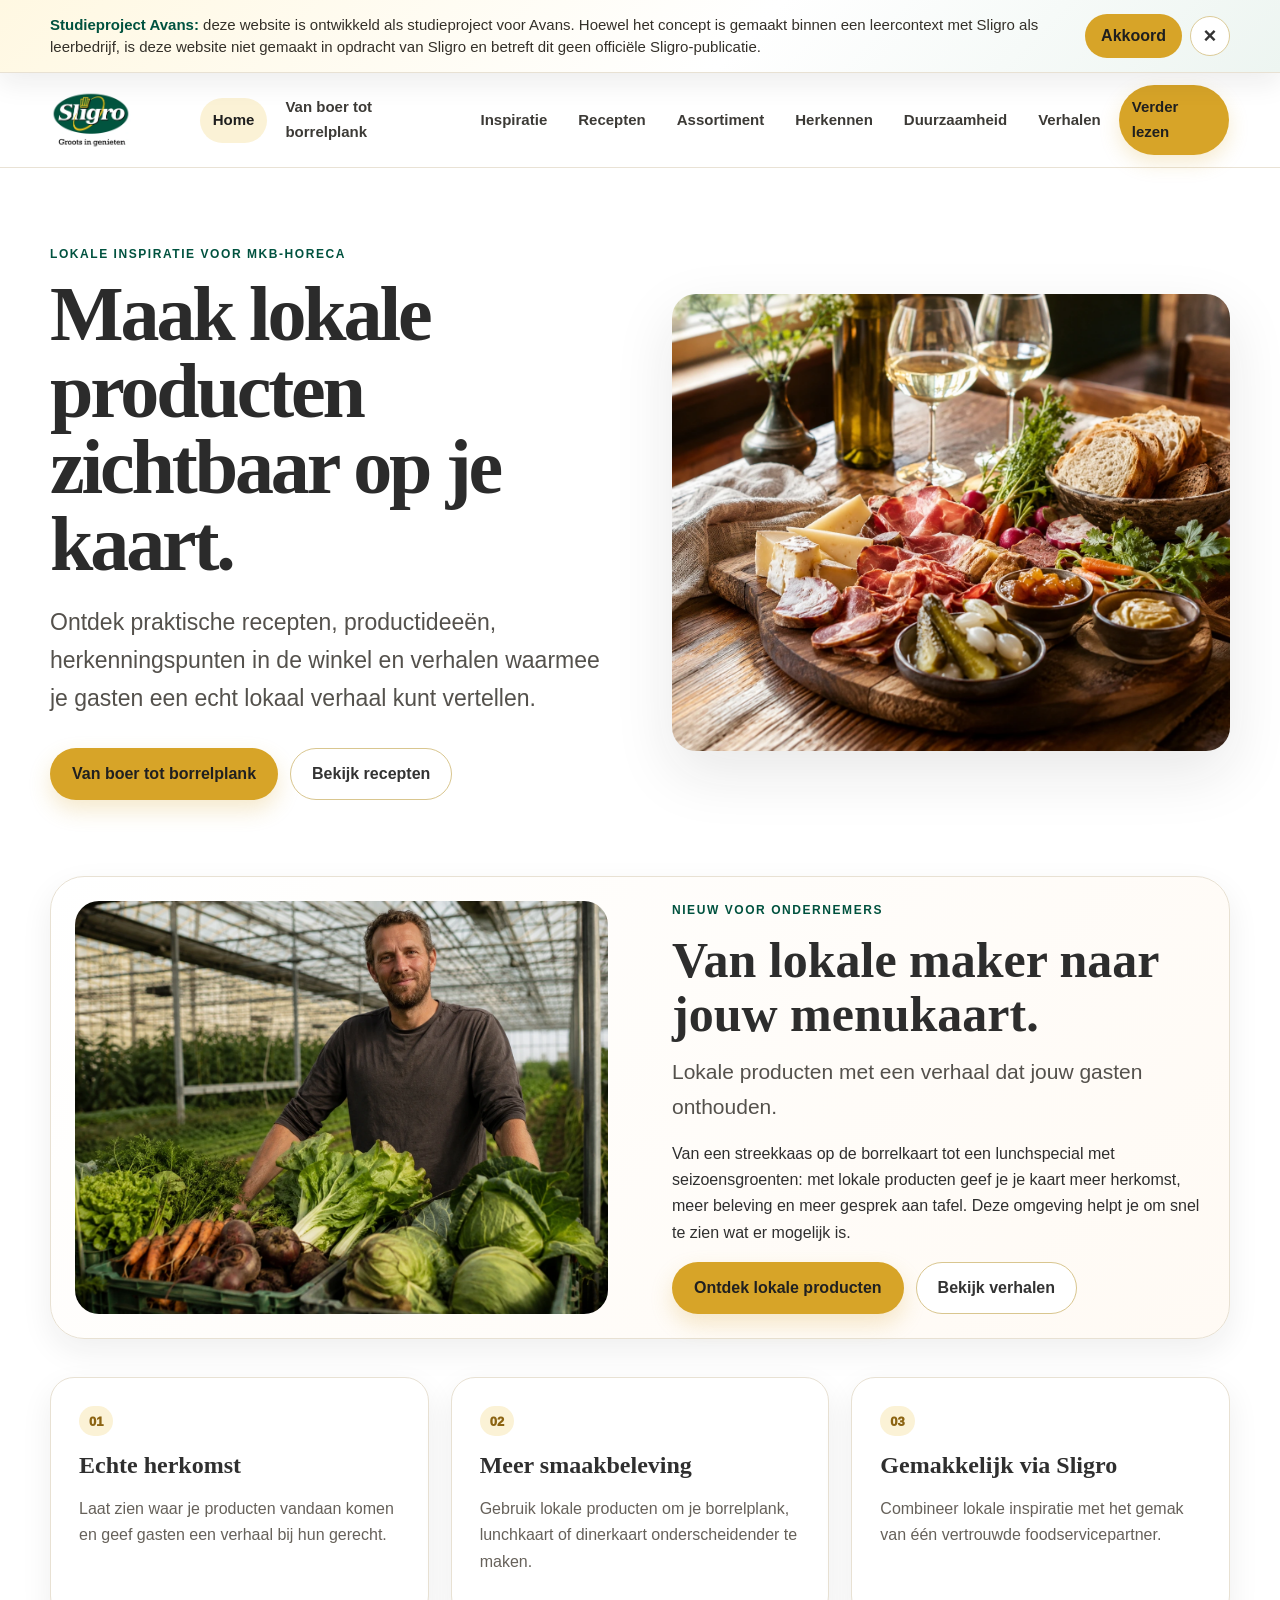
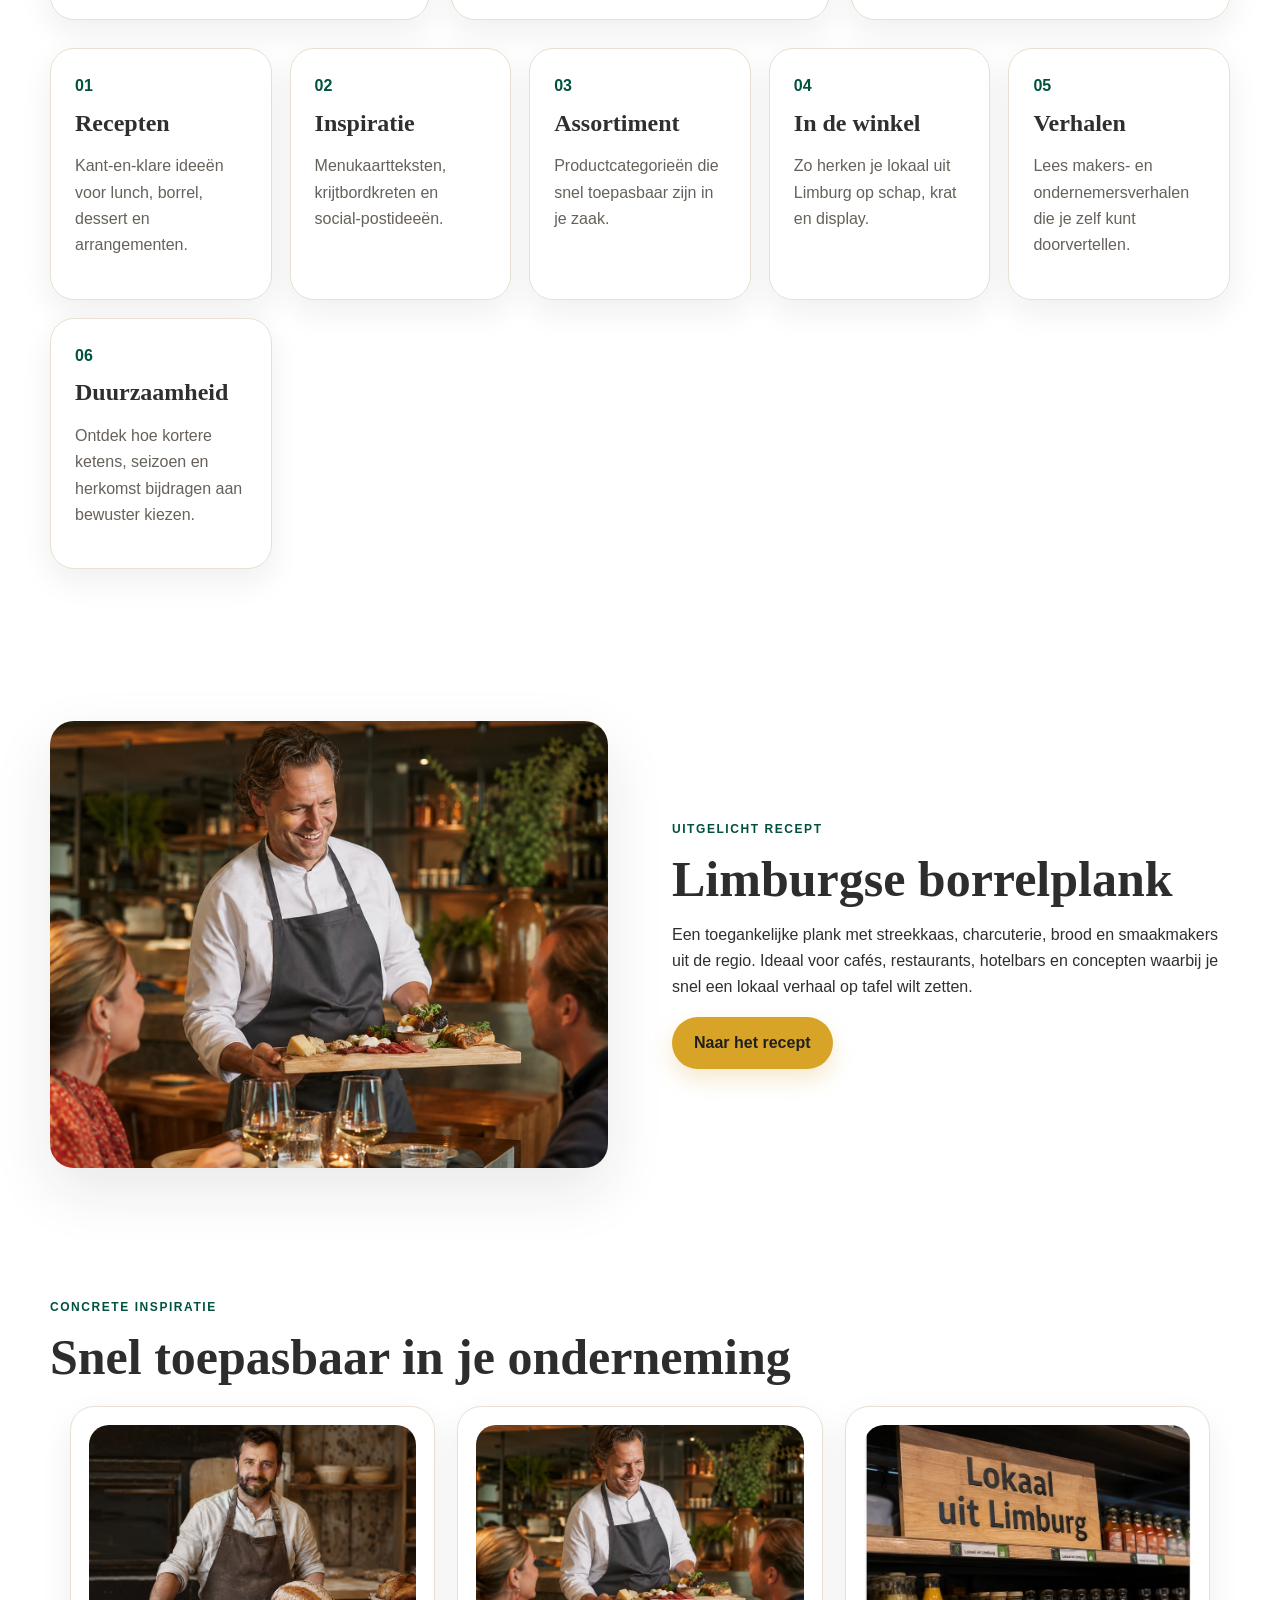
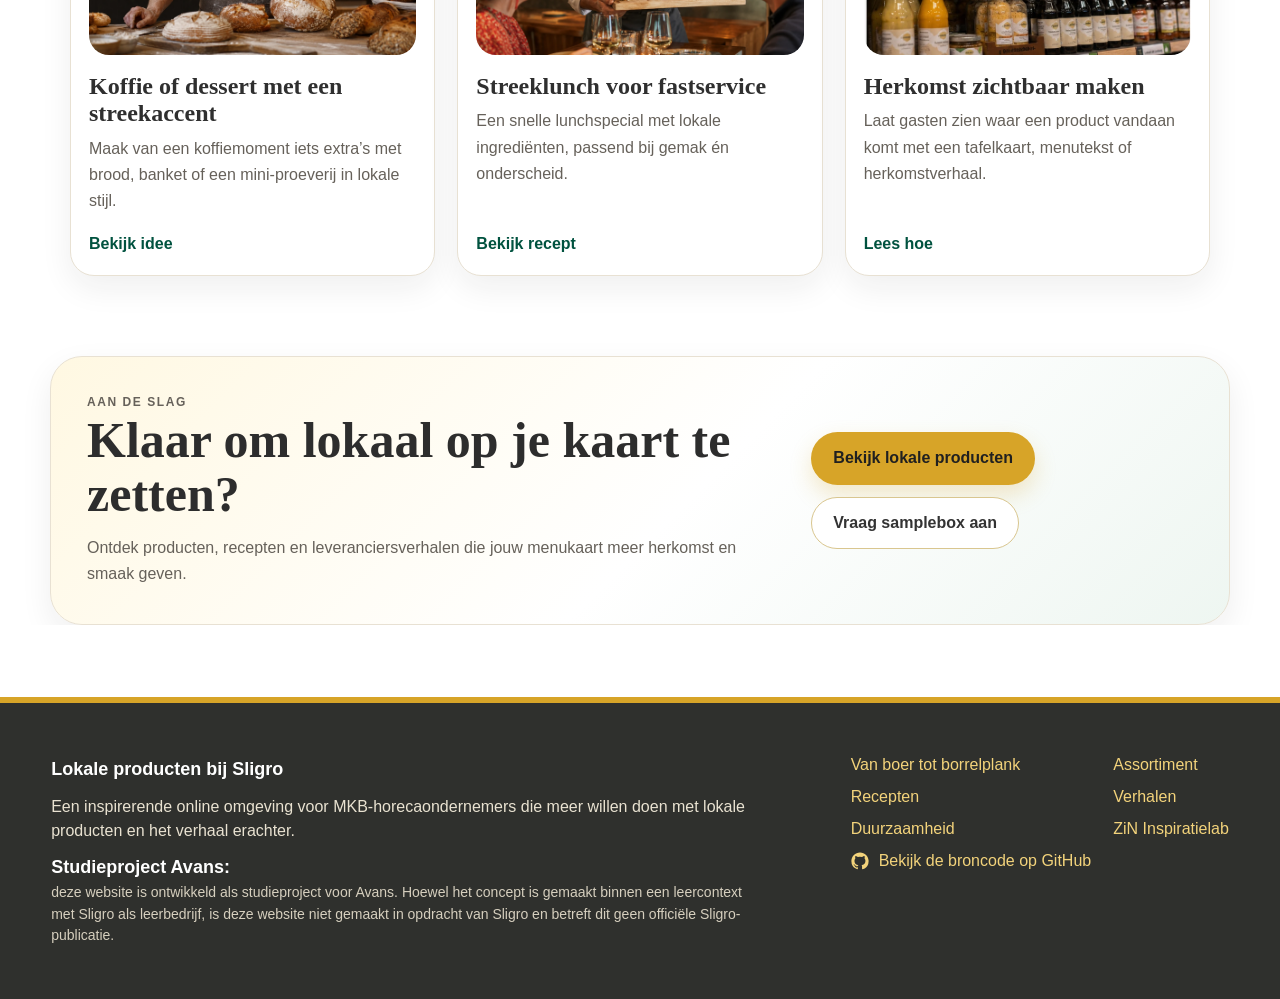
==== commit ab3b5d7f: "Voeg duurzaamheid toe en testimonials" ====
--- a/index.html
+++ b/index.html
@@ -13,7 +13,7 @@
   <a class="brand" href="index.html" aria-label="Naar homepage"><img src="assets/sligro-logo-header.webp" alt="Sligro"></a>
   <button class="nav-toggle" aria-label="Menu openen" aria-expanded="false">☰</button>
   <nav class="main-nav" aria-label="Hoofdnavigatie">
-    <a href="index.html" class="active">Home</a><a href="van-boer-tot-borrelplank.html">Van boer tot borrelplank</a><a href="inspiratie.html">Inspiratie</a><a href="recepten.html">Recepten</a><a href="assortiment.html">Assortiment</a><a href="herkennen.html">Herkennen</a><a href="verhalen.html">Verhalen</a><a class="nav-cta" href="contact.html">Verder lezen</a>
+    <a href="index.html" class="active">Home</a><a href="van-boer-tot-borrelplank.html">Van boer tot borrelplank</a><a href="inspiratie.html">Inspiratie</a><a href="recepten.html">Recepten</a><a href="assortiment.html">Assortiment</a><a href="herkennen.html">Herkennen</a><a href="duurzaamheid.html">Duurzaamheid</a><a href="verhalen.html">Verhalen</a><a class="nav-cta" href="contact.html">Verder lezen</a>
   </nav>
 </header>
 <main>
@@ -50,7 +50,7 @@
     <a class="route" href="assortiment.html"><span>03</span><h2>Assortiment</h2><p>Productcategorieën die snel toepasbaar zijn in je zaak.</p></a>
     <a class="route" href="herkennen.html"><span>04</span><h2>In de winkel</h2><p>Zo herken je lokaal uit Limburg op schap, krat en display.</p></a>
     <a class="route" href="verhalen.html"><span>05</span><h2>Verhalen</h2><p>Lees makers- en ondernemersverhalen die je zelf kunt doorvertellen.</p></a>
-  </section>
+  <a class="route" href="duurzaamheid.html"><span>06</span><h2>Duurzaamheid</h2><p>Ontdek hoe kortere ketens, seizoen en herkomst bijdragen aan bewuster kiezen.</p></a></section>
 
   <section class="feature split reverse">
     <img src="assets/images/horecaondernemer-keuken.webp" alt="Horecaondernemer serveert een lokale borrelplank aan gasten in een warm restaurant">
@@ -91,6 +91,7 @@
     <a href="assortiment.html">Assortiment</a>
     <a href="recepten.html">Recepten</a>
     <a href="verhalen.html">Verhalen</a>
+    <a href="duurzaamheid.html">Duurzaamheid</a>
     <a href="https://zin.sligro.nl/" target="_blank" rel="noopener">ZiN Inspiratielab</a>
     <a class="github-link" href="https://github.com/RoelD/MarcomSligro" target="_blank" rel="noopener" aria-label="Bekijk de broncode op GitHub">
       <svg viewBox="0 0 24 24" aria-hidden="true" focusable="false"><path d="M12 .5C5.65.5.5 5.65.5 12a11.5 11.5 0 0 0 7.86 10.93c.58.1.79-.25.79-.56v-1.95c-3.2.69-3.88-1.36-3.88-1.36-.52-1.32-1.27-1.67-1.27-1.67-1.04-.71.08-.69.08-.69 1.15.08 1.76 1.18 1.76 1.18 1.02 1.75 2.67 1.24 3.32.95.1-.74.4-1.24.72-1.53-2.56-.29-5.25-1.28-5.25-5.68 0-1.25.45-2.28 1.18-3.08-.12-.29-.51-1.46.11-3.05 0 0 .96-.31 3.15 1.18a10.9 10.9 0 0 1 5.74 0c2.18-1.49 3.14-1.18 3.14-1.18.63 1.59.24 2.76.12 3.05.73.8 1.17 1.83 1.17 3.08 0 4.41-2.69 5.39-5.26 5.67.41.35.77 1.03.77 2.09v3.1c0 .31.21.67.8.56A11.5 11.5 0 0 0 23.5 12C23.5 5.65 18.35.5 12 .5Z"/></svg>
--- a/styles.css
+++ b/styles.css
@@ -1,151 +1,1339 @@
-:root{
-  --gold:#d7a428;
-  --gold-soft:#fbf2d6;
-  --gold-dark:#8c6412;
-  --green:#00523f;
-  --green-soft:#edf5f1;
-  --text:#2f2f2f;
-  --muted:#66615a;
-  --paper:#ffffff;
-  --cream:#faf8f2;
-  --line:#e8e1d3;
-  --radius:26px;
-  --shadow:0 22px 60px rgba(31,31,31,.10);
-  --shadow-soft:0 12px 32px rgba(31,31,31,.07);
-}
-*{box-sizing:border-box}
-html{scroll-behavior:smooth}
-body{margin:0;font-family:Aptos,"Segoe UI",Arial,sans-serif;color:var(--text);background:#fff;line-height:1.65;-webkit-font-smoothing:antialiased;text-rendering:optimizeLegibility}
-a{color:inherit}img{max-width:100%;display:block}strong{color:#252525}
-.site-header{position:sticky;top:0;z-index:50;background:rgba(255,255,255,.96);backdrop-filter:blur(16px);border-bottom:1px solid rgba(232,225,211,.95);display:flex;align-items:center;justify-content:space-between;gap:26px;padding:12px clamp(18px,4vw,64px)}
-.brand{display:flex;align-items:center;text-decoration:none;min-width:112px}.brand img{width:124px;height:58px;object-fit:contain;object-position:left center}
-.main-nav{display:flex;align-items:center;gap:5px}.main-nav a{padding:10px 13px;text-decoration:none;border-radius:999px;font-weight:750;font-size:15px;color:#3c3a36;transition:.18s ease}.main-nav a:hover,.main-nav a.active{background:var(--gold-soft);color:#1f1f1f}.nav-cta{background:var(--gold);color:#1f1f1f!important;box-shadow:0 8px 20px rgba(215,164,40,.22)}.nav-cta:hover{background:#e2b545!important}.nav-toggle{display:none;border:0;background:var(--gold);padding:9px 12px;border-radius:12px;font-size:22px;cursor:pointer}
-main{overflow:hidden}.hero,.page-hero,.feature,.cards-section,.route-grid,.cards,.chalk-section,.recipes,.product-list,.steps,.stories,.contact-grid{width:min(1180px,calc(100% - 40px));margin-inline:auto}.split{display:grid;grid-template-columns:minmax(0,1fr) minmax(420px,1fr);gap:clamp(32px,5vw,76px);align-items:center}.reverse{grid-template-columns:minmax(420px,1fr) minmax(0,1fr)}
-.hero{padding:72px 0 38px}.hero-copy{max-width:640px}.hero-copy h1,.page-hero h1{font-family:"Aptos Slab",Rockwell,Georgia,serif;font-weight:700;font-size:clamp(43px,7vw,78px);line-height:.98;margin:0 0 22px;color:#2b2b2b;letter-spacing:-.04em}.lead{font-size:clamp(18px,2vw,23px);color:#54514c;margin:0 0 30px;max-width:760px}.eyebrow{text-transform:uppercase;letter-spacing:.13em;font-size:12px;font-weight:900;color:var(--green);margin:0 0 12px}.hero-img,.feature img,.card img,.product img,.story img,.recipe img{border-radius:var(--radius);box-shadow:var(--shadow);background:var(--cream);object-fit:cover}.hero-img{width:100%;aspect-ratio:1.22/1}.feature img{width:100%;aspect-ratio:1.25/1}.card img{width:100%;aspect-ratio:1.25/1}.recipe img,.product img,.story img{width:100%;height:100%;min-height:300px;max-height:440px}
-.button-row{display:flex;gap:12px;flex-wrap:wrap}.btn{display:inline-flex;align-items:center;justify-content:center;min-height:48px;padding:12px 21px;border-radius:999px;font-weight:850;text-decoration:none;border:1px solid transparent;transition:.18s ease}.btn.primary{background:var(--gold);color:#202020;box-shadow:0 10px 22px rgba(215,164,40,.24)}.btn.primary:hover{background:#e3b441;transform:translateY(-1px)}.btn.secondary{background:#fff;border-color:#d9c68f;color:#333}.btn.secondary:hover{background:var(--gold-soft);transform:translateY(-1px)}
-.route-grid{display:grid;grid-template-columns:repeat(5,1fr);gap:14px;padding:22px 0 54px}.route{padding:24px 22px;border:1px solid var(--line);border-radius:24px;text-decoration:none;background:#fff;box-shadow:var(--shadow-soft);transition:.2s ease}.route:hover{transform:translateY(-4px);box-shadow:var(--shadow);border-color:#dcc681}.route span{color:var(--gold-dark);font-weight:950;font-size:14px}.route h2,.feature h2,.section-head h2,.idea h2,.recipe h2,.product h2,.steps h2,.contact-grid h2{font-family:"Aptos Slab",Rockwell,Georgia,serif;line-height:1.1;color:#2b2b2b}.route h2{font-size:23px;margin:8px 0}.route p{margin:0;color:var(--muted);font-size:15px}
-.feature{padding:62px 0;border-top:1px solid var(--line)}.feature h2,.section-head h2{font-size:clamp(32px,4vw,52px);margin:0 0 16px}.feature p{color:#56524d}.cards-section{padding:50px 0 72px}.section-head{max-width:720px}.cards{display:grid;gap:22px;padding:24px 0 60px}.cards.three{grid-template-columns:repeat(3,1fr)}.cards.four{grid-template-columns:repeat(4,1fr)}.card,.idea,.contact-grid article{border:1px solid var(--line);border-radius:26px;padding:18px;background:#fff;box-shadow:var(--shadow-soft)}.card h3{font-family:"Aptos Slab",Rockwell,Georgia,serif;font-size:23px;margin:18px 0 7px;line-height:1.15}.card p,.idea li{color:#5e5a55}.card a,.idea a,.site-footer a{font-weight:850;color:#765400}.page-hero{padding:70px 0 28px;max-width:900px}.page-hero h1{font-size:clamp(40px,6vw,66px)}
-.idea{padding:25px}.idea h2{font-size:27px;margin-top:0}.idea ul{padding-left:20px}.chalk-section{padding:28px 0 72px}.chalkboard{background:radial-gradient(circle at top left,#2d3c36,#15221e 72%);color:#f7f1dd;border:14px solid #81552b;border-radius:18px;padding:36px;box-shadow:0 22px 60px rgba(0,0,0,.22), inset 0 0 40px rgba(255,255,255,.04);font-family:"Segoe Print","Comic Sans MS",cursive;transform:rotate(-.6deg);position:relative}.chalkboard:before{content:"";position:absolute;inset:16px;border:1px solid rgba(255,255,255,.10);border-radius:8px;pointer-events:none}.chalkboard h2{font-family:"Segoe Print","Comic Sans MS",cursive;font-size:36px;margin:0 0 20px;color:#fff}.chalkboard p{font-size:25px;margin:12px 0;border-bottom:1px dashed rgba(255,255,255,.24);padding-bottom:9px;text-shadow:0 0 1px rgba(255,255,255,.6)}
-.recipes,.product-list,.stories{display:grid;gap:30px;padding:22px 0 76px}.recipe,.product,.story{display:grid;grid-template-columns:380px 1fr;gap:32px;align-items:stretch;border:1px solid var(--line);border-radius:30px;padding:22px;background:#fff;box-shadow:var(--shadow-soft);scroll-margin-top:105px}.recipe h2,.product h2{font-size:34px;margin:4px 0 10px}.recipe-grid{display:grid;grid-template-columns:1fr 1fr;gap:20px}.recipe h3{margin:16px 0 6px}.recipe li,.product p{color:#56524d}.recipe ul,.recipe ol{padding-left:21px}.product{grid-template-columns:330px 1fr}.product img{max-height:330px}.steps{display:grid;grid-template-columns:repeat(5,1fr);gap:16px;padding:30px 0 56px}.steps article{background:var(--cream);border:1px solid var(--line);border-radius:23px;padding:22px}.steps span{display:inline-grid;place-items:center;width:40px;height:40px;background:var(--gold);border-radius:50%;font-weight:950;margin-bottom:10px}.steps h2{font-size:22px;margin:6px 0}.steps p{color:#5c5852}.story blockquote{font-family:"Aptos Slab",Rockwell,Georgia,serif;font-size:clamp(25px,3vw,34px);line-height:1.16;margin:0 0 18px;color:#2d2d2d}.story img{max-height:390px}.contact-grid{display:grid;grid-template-columns:1.1fr .9fr 1fr;gap:22px;padding:28px 0 76px}.contact-grid article{padding:24px}.contact-grid h2{font-size:27px;margin-top:0}
-.site-footer{background:#2d2d2d;color:#fff;display:flex;justify-content:space-between;gap:30px;padding:38px clamp(18px,4vw,64px);margin-top:30px}.site-footer p{color:#ddd;max-width:680px}.footer-links{display:flex;gap:16px;flex-wrap:wrap;align-content:start}.site-footer a{color:#f1cf73}
-@media(max-width:1020px){.split,.reverse,.recipe,.product,.story,.contact-grid{grid-template-columns:1fr}.route-grid,.cards.three,.cards.four,.steps{grid-template-columns:repeat(2,1fr)}.recipe-grid{grid-template-columns:1fr}.main-nav{display:none;position:absolute;left:18px;right:18px;top:82px;background:#fff;border:1px solid var(--line);border-radius:22px;padding:14px;box-shadow:var(--shadow);flex-direction:column;align-items:stretch}.main-nav.open{display:flex}.nav-toggle{display:block}.main-nav a{border-radius:13px}.hero{padding-top:42px}.hero-img,.feature img{aspect-ratio:1.55/1}.site-footer{flex-direction:column}}
-@media(max-width:650px){.route-grid,.cards.three,.cards.four,.steps{grid-template-columns:1fr}.button-row{flex-direction:column}.btn{width:100%}.brand img{width:112px;height:52px}.hero-copy h1,.page-hero h1{font-size:42px}.chalkboard{padding:27px;border-width:10px}.chalkboard h2{font-size:28px}.chalkboard p{font-size:19px}.recipe,.product,.story{padding:16px}.recipe img,.product img,.story img{min-height:230px}.site-header{padding-block:10px}}
-
-
-/* Campagne-uitbreiding Van boer tot borrelplank */
-.campaign-intro,.benefit-strip,.cta-panel,.storyline,.filter-bar{width:min(1180px,calc(100% - 40px));margin-inline:auto}.campaign-intro{padding:36px 0 34px;border-top:1px solid var(--line);border-bottom:1px solid var(--line)}.campaign-intro img{border-radius:var(--radius);box-shadow:var(--shadow);aspect-ratio:1.35/1;object-fit:cover}.lead.small{font-size:clamp(18px,2vw,21px);margin-bottom:12px}.benefit-strip{padding:24px 0 52px}.benefit-card{border:1px solid var(--line);border-radius:26px;padding:26px;background:linear-gradient(180deg,#fff,#fffaf0);box-shadow:var(--shadow-soft)}.benefit-card span,.label{display:inline-flex;align-items:center;min-height:30px;padding:4px 10px;border-radius:999px;background:var(--gold-soft);color:var(--gold-dark);font-weight:950;font-size:13px}.benefit-card h3{font-family:"Aptos Slab",Rockwell,Georgia,serif;font-size:25px;margin:16px 0 6px}.benefit-card p{color:var(--muted);margin:0}.compact{padding-bottom:30px}.card.mini{min-height:190px;display:flex;flex-direction:column;justify-content:center}.storyline{padding:40px 0 70px}.timeline{display:grid;grid-template-columns:repeat(4,1fr);gap:18px;position:relative}.timeline article{background:#fff;border:1px solid var(--line);border-radius:26px;padding:24px;box-shadow:var(--shadow-soft)}.timeline span{display:inline-grid;place-items:center;width:44px;height:44px;background:var(--green);color:#fff;border-radius:50%;font-weight:950;margin-bottom:10px}.timeline h3{font-family:"Aptos Slab",Rockwell,Georgia,serif;font-size:24px;margin:6px 0}.timeline p{color:var(--muted);margin:0}.product-cards{padding-bottom:12px}.mini-list{display:grid;gap:10px;margin:18px 0}.mini-list a{padding:13px 16px;border:1px solid var(--line);border-radius:16px;text-decoration:none;font-weight:850;background:var(--cream)}.sample-highlight{background:var(--cream);width:100%;max-width:none;padding-inline:max(20px,calc((100vw - 1180px)/2));border-block:1px solid var(--line)}.check-list{list-style:none;padding:0;margin:18px 0}.check-list li{position:relative;padding-left:28px;margin:8px 0;color:#4f4b46}.check-list li:before{content:"✓";position:absolute;left:0;top:0;color:var(--green);font-weight:950}.program{padding-left:22px}.program li{margin:8px 0}.cta-panel{display:flex;align-items:center;justify-content:space-between;gap:28px;background:linear-gradient(135deg,#fff8e2,#ffffff 54%,#eef6f1);border:1px solid var(--line);border-radius:32px;box-shadow:var(--shadow-soft);padding:30px;margin-top:30px;margin-bottom:74px}.cta-panel h2{font-family:"Aptos Slab",Rockwell,Georgia,serif;font-size:clamp(30px,4vw,46px);line-height:1.1;margin:0 0 8px}.cta-panel p{margin:0;color:var(--muted);max-width:690px}.filter-bar{display:flex;gap:10px;flex-wrap:wrap;padding:0 0 26px}.filter-bar a{border:1px solid #dac37c;background:#fff;border-radius:999px;padding:10px 15px;text-decoration:none;font-weight:850;color:#493b17}.filter-bar a:hover{background:var(--gold-soft)}.menu-text{background:var(--cream);border-left:5px solid var(--gold);padding:14px 16px;border-radius:0 16px 16px 0}.product h3,.story h3{margin-bottom:4px}.product .label{margin-bottom:10px}.campaign-hero{padding-bottom:54px}
-@media(max-width:1100px){.main-nav a{font-size:14px;padding-inline:9px}.timeline{grid-template-columns:repeat(2,1fr)}}
-@media(max-width:1020px){.cta-panel{align-items:flex-start;flex-direction:column}.timeline{grid-template-columns:repeat(2,1fr)}}
-@media(max-width:650px){.timeline{grid-template-columns:1fr}.cta-panel{padding:24px;border-radius:24px}.campaign-intro img{aspect-ratio:1.5/1}}
-
-
-/* Professionele kwaliteitsronde: consistente spacing, betere beeldkaders en rustigere footer */
-body{background:#fff;}
-main{overflow:clip;}
-section{scroll-margin-top:96px;}
-.hero{padding-top:clamp(48px,6vw,82px);padding-bottom:clamp(34px,5vw,58px);}
-.hero-img,.feature img,.campaign-intro img,.card img,.product img,.story img,.recipe img{width:100%;display:block;object-fit:cover;object-position:center;}
-.hero-img{max-height:560px;}
-.campaign-intro.split{margin-top:18px;margin-bottom:30px;padding:24px;border:1px solid var(--line);border-radius:34px;background:linear-gradient(135deg,#fff,#fffaf4);box-shadow:var(--shadow-soft);}
-.campaign-intro img{height:100%;min-height:360px;max-height:440px;border-radius:26px;}
-.benefit-strip{padding-top:8px;padding-bottom:44px;}
-.route-grid{padding-top:12px;padding-bottom:64px;}
-.feature{padding-top:clamp(54px,6vw,76px);padding-bottom:clamp(54px,6vw,76px);}
-.feature.split,.feature.split.reverse{align-items:center;}
-.feature img{min-height:360px;max-height:470px;}
-.cards-section{padding-top:54px;padding-bottom:56px;}
-.cards{padding-bottom:36px;}
-.card{display:flex;flex-direction:column;min-height:100%;}
-.card img{height:230px;box-shadow:none;border-radius:20px;margin-bottom:4px;}
-.card a{margin-top:auto;display:inline-flex;padding-top:8px;}
-.recipe,.product,.story{align-items:center;gap:clamp(24px,4vw,42px);padding:clamp(18px,2.4vw,28px);}
-.product img,.recipe img,.story img{height:100%;min-height:310px;max-height:360px;border-radius:24px;}
-.product .label{width:max-content;}
-.cta-panel{margin-top:24px;margin-bottom:64px;padding:clamp(24px,3vw,36px);align-items:center;}
-.site-footer{margin-top:72px;padding:52px clamp(20px,4vw,72px);display:grid;grid-template-columns:minmax(0,760px) max-content;align-items:start;column-gap:56px;row-gap:26px;background:#2f302d;border-top:6px solid var(--gold);}
-.site-footer strong{display:block;color:#fff;font-size:18px;margin-bottom:8px;}
-.site-footer p{margin:0;color:#e9e2d1;max-width:680px;line-height:1.55;}
-.footer-links{display:grid;grid-template-columns:repeat(2,max-content);gap:10px 18px;align-content:start;justify-content:end;}
-.footer-links a{color:#f3d37b;text-decoration:none;line-height:1.25;}
-.footer-links a:hover{text-decoration:underline;}
-@media(max-width:1020px){
-  .campaign-intro.split{padding:18px;}
-  .campaign-intro img,.feature img{min-height:260px;max-height:360px;}
-  .product img,.recipe img,.story img{min-height:250px;max-height:340px;}
-  .site-footer{grid-template-columns:1fr;margin-top:54px;}
-  .footer-links{justify-content:start;}
-}
-@media(max-width:650px){
-  .hero{padding-top:34px;}
-  .campaign-intro.split{border-radius:24px;margin-top:0;}
-  .campaign-intro img,.feature img,.hero-img{min-height:220px;max-height:300px;}
-  .card img{height:210px;}
-  .footer-links{grid-template-columns:1fr;}
-  .site-footer{padding:40px 20px;}
-}
-
-/* Professionaliseringsslag – extra componenten en afstemming */
-.hero-copy p,.campaign-intro p,.feature p,.product p,.story p,.idea li,.route p,.benefit-card p,.card p{max-width:70ch;}
-.page-hero{padding:56px 0 22px;}
-.page-hero .lead{max-width:860px;}
-.section-head{margin-bottom:22px;}
-.small-note{font-size:14px;color:var(--muted);margin-top:10px;}
-.is-disabled,.btn[disabled]{opacity:.65;cursor:not-allowed;box-shadow:none;transform:none !important;}
-.btn[disabled]:hover{background:var(--gold);}
-
-.chalk-section{padding-top:20px;padding-bottom:76px;}
-.chalkboard-photo{margin:0;display:grid;gap:12px;}
-.chalkboard-photo img{width:100%;max-width:920px;margin:0 auto;border-radius:28px;box-shadow:var(--shadow);display:block;object-fit:cover;}
-.chalkboard-photo figcaption{color:var(--muted);text-align:center;max-width:760px;margin:0 auto;}
-
-.recognition-grid{width:min(1180px,calc(100% - 40px));margin:0 auto;padding:18px 0 78px;display:grid;grid-template-columns:repeat(2,1fr);gap:22px;}
-.recognition-card{display:grid;grid-template-columns:240px 1fr;gap:22px;align-items:stretch;background:#fff;border:1px solid var(--line);border-radius:28px;padding:18px;box-shadow:var(--shadow-soft);}
-.recognition-card img{width:100%;height:100%;min-height:220px;max-height:240px;object-fit:cover;border-radius:20px;display:block;}
-.recognition-card div{display:flex;flex-direction:column;justify-content:center;}
-.recognition-card span{display:inline-grid;place-items:center;width:40px;height:40px;background:var(--gold);border-radius:50%;font-weight:900;margin-bottom:10px;}
-.recognition-card h2{font-family:"Aptos Slab",Rockwell,Georgia,serif;font-size:24px;line-height:1.12;margin:0 0 8px;}
-.recognition-card p{margin:0;color:var(--muted);}
-
-.longform-stories{padding-top:18px;}
-.longform-stories .story{grid-template-columns:340px 1fr;align-items:start;}
-.longform-stories .story h2{font-size:33px;margin:6px 0 16px;}
-.longform-stories .story h3{font-family:"Aptos Slab",Rockwell,Georgia,serif;font-size:22px;margin:18px 0 8px;}
-.longform-stories .story p{margin:0 0 12px;}
-.longform-stories .story blockquote{margin-bottom:14px;}
-
-.site-footer{grid-template-columns:minmax(0,1fr) minmax(260px,420px);}
-.footer-main{display:grid;gap:10px;}
-.footer-note{font-size:14px;line-height:1.6;color:#d6cfbe !important;}
-.footer-links{display:grid;grid-template-columns:repeat(2,minmax(0,max-content));gap:12px 22px;justify-content:end;}
-.github-link{display:inline-flex;align-items:center;gap:10px;}
-.github-link svg{width:18px;height:18px;fill:currentColor;flex:none;}
-
-.contact-grid article{background:#fff;border:1px solid var(--line);border-radius:28px;box-shadow:var(--shadow-soft);}
-.feature .check-list{margin-bottom:0;}
-
-@media(max-width:1020px){
-  .recognition-grid{grid-template-columns:1fr;}
-  .recognition-card{grid-template-columns:1fr;}
-  .recognition-card img{max-height:300px;}
-  .longform-stories .story{grid-template-columns:1fr;}
-  .footer-links{justify-content:start;}
-}
-@media(max-width:650px){
-  .recognition-card{padding:14px;border-radius:22px;}
-  .recognition-card img{min-height:200px;max-height:250px;}
-  .chalkboard-photo img{border-radius:22px;}
-  .footer-links{grid-template-columns:1fr;}
-}
-.benefit-strip{padding-top:8px;padding-bottom:16px;}
-.benefit-card{background:#fff;border:1px solid var(--line);border-radius:26px;padding:28px;box-shadow:var(--shadow-soft);}
-.benefit-card span{display:inline-block;color:var(--green);font-weight:900;letter-spacing:.08em;margin-bottom:10px;}
-.benefit-card h3{margin:0 0 10px;font-family:"Aptos Slab",Rockwell,Georgia,serif;font-size:24px;}
-.benefit-card p{margin:0;color:var(--muted);}
-.route-grid{width:min(1180px,calc(100% - 40px));margin:0 auto;padding:12px 0 76px;display:grid;grid-template-columns:repeat(5,1fr);gap:18px;}
-.route{display:block;background:#fff;border:1px solid var(--line);border-radius:24px;padding:24px;box-shadow:var(--shadow-soft);text-decoration:none;color:inherit;transition:transform .2s ease, box-shadow .2s ease, border-color .2s ease;}
-.route:hover{transform:translateY(-2px);box-shadow:var(--shadow);border-color:rgba(25,95,47,.22);}
-.route span{display:inline-block;font-weight:900;color:var(--green);margin-bottom:10px;}
-.route h2{margin:0 0 10px;font-family:"Aptos Slab",Rockwell,Georgia,serif;font-size:24px;}
-.route p{margin:0;color:var(--muted);}
-@media(max-width:1120px){.route-grid{grid-template-columns:repeat(2,1fr);}}
-@media(max-width:650px){.route-grid{grid-template-columns:1fr;}}
+/* ==========================================================================
+   Sligro lokaal - GitHub Pages stylesheet
+   Compiled from assets/scss/styles.scss
+   ========================================================================== */
+
+:root {
+  --color-gold: #d7a428;
+  --color-gold-soft: #fbf2d6;
+  --color-gold-dark: #8c6412;
+  --color-green: #00523f;
+  --color-green-soft: #edf5f1;
+  --color-text: #2f2f2f;
+  --color-muted: #66615a;
+  --color-paper: #ffffff;
+  --color-cream: #faf8f2;
+  --color-line: #e8e1d3;
+  --color-footer: #2f302d;
+  --font-heading: "Aptos Slab", Rockwell, Georgia, serif;
+  --font-body: Aptos, "Segoe UI", Arial, sans-serif;
+  --radius-sm: 16px;
+  --radius-md: 24px;
+  --radius-lg: 30px;
+  --radius-xl: 34px;
+  --shadow-soft: 0 12px 32px rgba(31, 31, 31, .07);
+  --shadow: 0 22px 60px rgba(31, 31, 31, .10);
+  --container: 1180px;
+  --gutter: 20px;
+  --header-height: 84px;
+}
+
+*,
+*::before,
+*::after {
+  box-sizing: border-box;
+}
+
+html {
+  scroll-behavior: smooth;
+}
+
+body {
+  margin: 0;
+  font-family: var(--font-body);
+  color: var(--color-text);
+  background: var(--color-paper);
+  line-height: 1.65;
+  -webkit-font-smoothing: antialiased;
+  text-rendering: optimizeLegibility;
+}
+
+body.has-study-notice {
+  padding-top: 0;
+}
+
+a {
+  color: inherit;
+}
+
+img {
+  display: block;
+  max-width: 100%;
+}
+
+strong {
+  color: inherit;
+}
+
+main {
+  overflow: clip;
+}
+
+section {
+  scroll-margin-top: calc(var(--header-height) + 24px);
+}
+
+/* ==========================================================================
+   Utilities
+   ========================================================================== */
+
+.hero,
+.page-hero,
+.feature,
+.cards-section,
+.route-grid,
+.cards,
+.chalk-section,
+.recipes,
+.product-list,
+.steps,
+.stories,
+.contact-grid,
+.campaign-intro,
+.benefit-strip,
+.cta-panel,
+.storyline,
+.filter-bar,
+.recognition-grid {
+  width: min(var(--container), calc(100% - (var(--gutter) * 2)));
+  margin-inline: auto;
+}
+
+.split {
+  display: grid;
+  grid-template-columns: minmax(0, 1fr) minmax(420px, 1fr);
+  gap: clamp(32px, 5vw, 76px);
+  align-items: center;
+}
+
+.reverse {
+  grid-template-columns: minmax(420px, 1fr) minmax(0, 1fr);
+}
+
+.eyebrow {
+  margin: 0 0 12px;
+  color: var(--color-green);
+  font-size: 12px;
+  font-weight: 900;
+  letter-spacing: .13em;
+  text-transform: uppercase;
+}
+
+.lead {
+  max-width: 760px;
+  margin: 0 0 30px;
+  color: #54514c;
+  font-size: clamp(18px, 2vw, 23px);
+}
+
+.lead.small {
+  margin-bottom: 12px;
+  font-size: clamp(18px, 2vw, 21px);
+}
+
+.button-row {
+  display: flex;
+  flex-wrap: wrap;
+  gap: 12px;
+}
+
+.btn {
+  display: inline-flex;
+  min-height: 48px;
+  align-items: center;
+  justify-content: center;
+  padding: 12px 21px;
+  border: 1px solid transparent;
+  border-radius: 999px;
+  font-weight: 850;
+  text-decoration: none;
+  transition: background .18s ease, transform .18s ease, box-shadow .18s ease;
+}
+
+.btn.primary {
+  color: #202020;
+  background: var(--color-gold);
+  box-shadow: 0 10px 22px rgba(215, 164, 40, .24);
+}
+
+.btn.primary:hover {
+  background: #e3b441;
+  transform: translateY(-1px);
+}
+
+.btn.secondary {
+  color: #333;
+  border-color: #d9c68f;
+  background: #fff;
+}
+
+.btn.secondary:hover {
+  background: var(--color-gold-soft);
+  transform: translateY(-1px);
+}
+
+.btn[disabled],
+.btn.is-disabled {
+  opacity: .65;
+  cursor: not-allowed;
+  box-shadow: none;
+  transform: none !important;
+}
+
+.btn[disabled]:hover,
+.btn.is-disabled:hover {
+  background: var(--color-gold);
+}
+
+/* ==========================================================================
+   Study notice
+   ========================================================================== */
+
+.study-notice {
+  position: sticky;
+  top: 0;
+  z-index: 90;
+  background: linear-gradient(135deg, #fff8e2, #ffffff 58%, #edf5f1);
+  border-bottom: 1px solid var(--color-line);
+  box-shadow: 0 10px 28px rgba(31, 31, 31, .08);
+}
+
+.study-notice[hidden] {
+  display: none;
+}
+
+.study-notice__inner {
+  width: min(var(--container), calc(100% - (var(--gutter) * 2)));
+  margin: 0 auto;
+  display: grid;
+  grid-template-columns: 1fr auto;
+  align-items: center;
+  gap: 18px;
+  padding: 14px 0;
+}
+
+.study-notice__text {
+  margin: 0;
+  color: #343029;
+  font-size: 15px;
+  line-height: 1.45;
+}
+
+.study-notice__text strong {
+  color: var(--color-green);
+}
+
+.study-notice__actions {
+  display: flex;
+  align-items: center;
+  gap: 8px;
+}
+
+.study-notice__button,
+.study-notice__close {
+  border: 0;
+  border-radius: 999px;
+  cursor: pointer;
+  font: inherit;
+  font-weight: 850;
+}
+
+.study-notice__button {
+  min-height: 40px;
+  padding: 9px 16px;
+  background: var(--color-gold);
+  color: #1f1f1f;
+}
+
+.study-notice__close {
+  width: 40px;
+  height: 40px;
+  display: grid;
+  place-items: center;
+  background: #fff;
+  color: #333;
+  border: 1px solid #dccb98;
+  font-size: 22px;
+  line-height: 1;
+}
+
+.study-notice__button:hover,
+.study-notice__close:hover {
+  background: var(--color-gold-soft);
+}
+
+/* ==========================================================================
+   Header and navigation
+   ========================================================================== */
+
+.site-header {
+  position: sticky;
+  top: 0;
+  z-index: 80;
+  display: flex;
+  align-items: center;
+  justify-content: space-between;
+  gap: 26px;
+  padding: 12px clamp(18px, 4vw, 64px);
+  background: rgba(255, 255, 255, .96);
+  border-bottom: 1px solid rgba(232, 225, 211, .95);
+  backdrop-filter: blur(16px);
+}
+
+.brand {
+  display: flex;
+  min-width: 112px;
+  align-items: center;
+  text-decoration: none;
+}
+
+.brand img {
+  width: 124px;
+  height: 58px;
+  object-fit: contain;
+  object-position: left center;
+}
+
+.main-nav {
+  display: flex;
+  align-items: center;
+  gap: 5px;
+}
+
+.main-nav a {
+  padding: 10px 13px;
+  border-radius: 999px;
+  color: #3c3a36;
+  font-size: 15px;
+  font-weight: 750;
+  text-decoration: none;
+  transition: background .18s ease, color .18s ease;
+}
+
+.main-nav a:hover,
+.main-nav a.active {
+  color: #1f1f1f;
+  background: var(--color-gold-soft);
+}
+
+.main-nav .nav-cta {
+  color: #1f1f1f !important;
+  background: var(--color-gold);
+  box-shadow: 0 8px 20px rgba(215, 164, 40, .22);
+}
+
+.main-nav .nav-cta:hover {
+  background: #e2b545 !important;
+}
+
+.nav-toggle {
+  display: none;
+  padding: 9px 12px;
+  border: 0;
+  border-radius: 12px;
+  background: var(--color-gold);
+  cursor: pointer;
+  font-size: 22px;
+}
+
+/* ==========================================================================
+   Hero and page headers
+   ========================================================================== */
+
+.hero {
+  padding: clamp(48px, 6vw, 82px) 0 clamp(34px, 5vw, 58px);
+}
+
+.page-hero {
+  padding: 56px 0 22px;
+}
+
+.hero-copy {
+  max-width: 640px;
+}
+
+.hero-copy h1,
+.page-hero h1 {
+  margin: 0 0 22px;
+  color: #2b2b2b;
+  font-family: var(--font-heading);
+  font-size: clamp(43px, 7vw, 78px);
+  font-weight: 700;
+  line-height: .98;
+  letter-spacing: -.04em;
+}
+
+.page-hero .lead {
+  max-width: 860px;
+}
+
+.hero-img,
+.feature img,
+.campaign-intro img,
+.card img,
+.product img,
+.story img,
+.recipe img,
+.chalkboard-photo img,
+.recognition-card img {
+  width: 100%;
+  object-fit: cover;
+  object-position: center;
+  border-radius: var(--radius-md);
+}
+
+.hero-img,
+.feature img,
+.product img,
+.story img,
+.recipe img,
+.chalkboard-photo img {
+  background: var(--color-cream);
+  box-shadow: var(--shadow);
+}
+
+.hero-img {
+  max-height: 560px;
+  aspect-ratio: 1.22 / 1;
+}
+
+/* ==========================================================================
+   Cards, routes and grids
+   ========================================================================== */
+
+.cards {
+  display: grid;
+  gap: 22px;
+}
+
+.cards.three {
+  grid-template-columns: repeat(3, 1fr);
+}
+
+.cards.four {
+  grid-template-columns: repeat(4, 1fr);
+}
+
+.cards-section {
+  padding: 54px 0 56px;
+}
+
+.cards-section.compact {
+  padding-bottom: 30px;
+}
+
+.section-head {
+  margin-bottom: 22px;
+}
+
+.section-head h2,
+.feature h2,
+.campaign-intro h2,
+.cta-panel h2 {
+  margin: 0 0 14px;
+  color: #2d2d2d;
+  font-family: var(--font-heading);
+  font-size: clamp(32px, 4vw, 50px);
+  line-height: 1.08;
+}
+
+.card,
+.idea,
+.benefit-card,
+.timeline article,
+.steps article,
+.contact-grid article {
+  border: 1px solid var(--color-line);
+  border-radius: var(--radius-md);
+  background: #fff;
+  box-shadow: var(--shadow-soft);
+}
+
+.card {
+  display: flex;
+  min-height: 100%;
+  flex-direction: column;
+  padding: 18px;
+}
+
+.card img {
+  height: 230px;
+  margin-bottom: 4px;
+  border-radius: 20px;
+  box-shadow: none;
+}
+
+.card h3,
+.idea h2,
+.benefit-card h3 {
+  margin: 14px 0 8px;
+  font-family: var(--font-heading);
+  font-size: 24px;
+  line-height: 1.15;
+}
+
+.card p,
+.idea li,
+.benefit-card p,
+.route p,
+.product p,
+.story p,
+.recipe li {
+  color: var(--color-muted);
+}
+
+.card p {
+  margin: 0 0 16px;
+}
+
+.card a {
+  display: inline-flex;
+  margin-top: auto;
+  color: var(--color-green);
+  font-weight: 850;
+  text-decoration: none;
+}
+
+.card a:hover {
+  text-decoration: underline;
+}
+
+.card.mini {
+  min-height: 190px;
+  justify-content: center;
+}
+
+.route-grid {
+  display: grid;
+  grid-template-columns: repeat(5, 1fr);
+  gap: 18px;
+  padding: 12px 0 76px;
+}
+
+.route {
+  display: block;
+  padding: 24px;
+  border: 1px solid var(--color-line);
+  border-radius: var(--radius-md);
+  background: #fff;
+  color: inherit;
+  text-decoration: none;
+  box-shadow: var(--shadow-soft);
+  transition: transform .2s ease, box-shadow .2s ease, border-color .2s ease;
+}
+
+.route:hover {
+  border-color: rgba(25, 95, 47, .22);
+  box-shadow: var(--shadow);
+  transform: translateY(-2px);
+}
+
+.route span {
+  display: inline-block;
+  margin-bottom: 10px;
+  color: var(--color-green);
+  font-weight: 900;
+}
+
+.route h2 {
+  margin: 0 0 10px;
+  font-family: var(--font-heading);
+  font-size: 24px;
+  line-height: 1.15;
+}
+
+.idea {
+  padding: 24px;
+}
+
+.idea h2 {
+  margin-top: 0;
+}
+
+.idea ul {
+  margin-bottom: 0;
+  padding-left: 20px;
+}
+
+/* ==========================================================================
+   Campaign sections
+   ========================================================================== */
+
+.campaign-intro {
+  margin-top: 18px;
+  margin-bottom: 30px;
+  padding: 24px;
+  border: 1px solid var(--color-line);
+  border-radius: var(--radius-xl);
+  background: linear-gradient(135deg, #fff, #fffaf4);
+  box-shadow: var(--shadow-soft);
+}
+
+.campaign-intro img {
+  height: 100%;
+  min-height: 360px;
+  max-height: 440px;
+}
+
+.benefit-strip {
+  padding: 8px 0 16px;
+}
+
+.benefit-card {
+  padding: 28px;
+}
+
+.benefit-card span,
+.label {
+  display: inline-flex;
+  min-height: 30px;
+  align-items: center;
+  padding: 4px 10px;
+  border-radius: 999px;
+  color: var(--color-gold-dark);
+  background: var(--color-gold-soft);
+  font-size: 13px;
+  font-weight: 950;
+}
+
+.benefit-card h3 {
+  margin-top: 16px;
+}
+
+.storyline {
+  padding: 40px 0 70px;
+}
+
+.timeline {
+  display: grid;
+  grid-template-columns: repeat(4, 1fr);
+  gap: 18px;
+}
+
+.timeline article {
+  padding: 24px;
+}
+
+.timeline span,
+.steps span,
+.recognition-card span {
+  display: inline-grid;
+  width: 44px;
+  height: 44px;
+  place-items: center;
+  margin-bottom: 10px;
+  border-radius: 50%;
+  color: #fff;
+  background: var(--color-green);
+  font-weight: 950;
+}
+
+.timeline h3 {
+  margin: 6px 0;
+  font-family: var(--font-heading);
+  font-size: 24px;
+}
+
+.timeline p,
+.steps p {
+  margin: 0;
+  color: var(--color-muted);
+}
+
+.sample-highlight {
+  max-width: none;
+  width: 100%;
+  padding-inline: max(20px, calc((100vw - var(--container)) / 2));
+  border-block: 1px solid var(--color-line);
+  background: var(--color-cream);
+}
+
+.program {
+  padding-left: 22px;
+}
+
+.program li {
+  margin: 8px 0;
+}
+
+/* ==========================================================================
+   Feature, recipes, products, stories
+   ========================================================================== */
+
+.feature {
+  padding: clamp(54px, 6vw, 76px) 0;
+}
+
+.feature img {
+  min-height: 360px;
+  max-height: 470px;
+  aspect-ratio: 1.25 / 1;
+}
+
+.check-list {
+  margin: 18px 0;
+  padding: 0;
+  list-style: none;
+}
+
+.check-list li {
+  position: relative;
+  margin: 8px 0;
+  padding-left: 28px;
+  color: #4f4b46;
+}
+
+.check-list li::before {
+  content: "✓";
+  position: absolute;
+  left: 0;
+  top: 0;
+  color: var(--color-green);
+  font-weight: 950;
+}
+
+.recipes,
+.product-list,
+.stories {
+  display: grid;
+  gap: 30px;
+  padding: 22px 0 76px;
+}
+
+.recipe,
+.product,
+.story {
+  display: grid;
+  grid-template-columns: 380px 1fr;
+  gap: clamp(24px, 4vw, 42px);
+  align-items: center;
+  padding: clamp(18px, 2.4vw, 28px);
+  border: 1px solid var(--color-line);
+  border-radius: var(--radius-lg);
+  background: #fff;
+  box-shadow: var(--shadow-soft);
+  scroll-margin-top: calc(var(--header-height) + 24px);
+}
+
+.recipe img,
+.product img,
+.story img {
+  height: 100%;
+  min-height: 310px;
+  max-height: 360px;
+}
+
+.recipe h2,
+.product h2,
+.story h2 {
+  margin: 4px 0 10px;
+  font-family: var(--font-heading);
+  font-size: 34px;
+  line-height: 1.12;
+}
+
+.recipe h3,
+.product h3,
+.story h3 {
+  margin: 16px 0 6px;
+}
+
+.recipe ul,
+.recipe ol {
+  padding-left: 21px;
+}
+
+.recipe-grid {
+  display: grid;
+  grid-template-columns: 1fr 1fr;
+  gap: 20px;
+}
+
+.product {
+  grid-template-columns: 330px 1fr;
+}
+
+.product .label {
+  width: max-content;
+  margin-bottom: 10px;
+}
+
+.filter-bar {
+  display: flex;
+  flex-wrap: wrap;
+  gap: 10px;
+  padding: 0 0 26px;
+}
+
+.filter-bar a {
+  padding: 10px 15px;
+  border: 1px solid #dac37c;
+  border-radius: 999px;
+  color: #493b17;
+  background: #fff;
+  font-weight: 850;
+  text-decoration: none;
+}
+
+.filter-bar a:hover {
+  background: var(--color-gold-soft);
+}
+
+.menu-text {
+  padding: 14px 16px;
+  border-left: 5px solid var(--color-gold);
+  border-radius: 0 var(--radius-sm) var(--radius-sm) 0;
+  background: var(--color-cream);
+}
+
+.story blockquote {
+  margin: 0 0 18px;
+  color: #2d2d2d;
+  font-family: var(--font-heading);
+  font-size: clamp(25px, 3vw, 34px);
+  line-height: 1.16;
+}
+
+.longform-stories {
+  padding-top: 18px;
+}
+
+.longform-stories .story {
+  grid-template-columns: 340px 1fr;
+  align-items: start;
+}
+
+.longform-stories .story h2 {
+  margin: 6px 0 16px;
+  font-size: 33px;
+}
+
+.longform-stories .story h3 {
+  margin: 18px 0 8px;
+  font-family: var(--font-heading);
+  font-size: 22px;
+}
+
+.longform-stories .story p {
+  margin: 0 0 12px;
+}
+
+.mini-list {
+  display: grid;
+  gap: 10px;
+  margin: 18px 0;
+}
+
+.mini-list a {
+  padding: 13px 16px;
+  border: 1px solid var(--color-line);
+  border-radius: var(--radius-sm);
+  background: var(--color-cream);
+  font-weight: 850;
+  text-decoration: none;
+}
+
+/* ==========================================================================
+   Inspiration chalkboard and recognition cards
+   ========================================================================== */
+
+.chalk-section {
+  padding: 20px 0 76px;
+}
+
+.chalkboard-photo {
+  display: grid;
+  gap: 12px;
+  margin: 0;
+}
+
+.chalkboard-photo img {
+  max-width: 920px;
+  margin: 0 auto;
+  border-radius: 28px;
+}
+
+.chalkboard-photo figcaption {
+  max-width: 760px;
+  margin: 0 auto;
+  color: var(--color-muted);
+  text-align: center;
+}
+
+.recognition-grid {
+  display: grid;
+  grid-template-columns: repeat(2, 1fr);
+  gap: 22px;
+  padding: 18px 0 78px;
+}
+
+.recognition-card {
+  display: grid;
+  grid-template-columns: 240px 1fr;
+  gap: 22px;
+  align-items: stretch;
+  padding: 18px;
+  border: 1px solid var(--color-line);
+  border-radius: 28px;
+  background: #fff;
+  box-shadow: var(--shadow-soft);
+}
+
+.recognition-card img {
+  height: 100%;
+  min-height: 220px;
+  max-height: 240px;
+  border-radius: 20px;
+}
+
+.recognition-card div {
+  display: flex;
+  flex-direction: column;
+  justify-content: center;
+}
+
+.recognition-card span {
+  width: 40px;
+  height: 40px;
+  color: #1f1f1f;
+  background: var(--color-gold);
+}
+
+.recognition-card h2 {
+  margin: 0 0 8px;
+  font-family: var(--font-heading);
+  font-size: 24px;
+  line-height: 1.12;
+}
+
+.recognition-card p {
+  margin: 0;
+  color: var(--color-muted);
+}
+
+/* ==========================================================================
+   CTA, contact and footer
+   ========================================================================== */
+
+.cta-panel {
+  display: flex;
+  align-items: center;
+  justify-content: space-between;
+  gap: 28px;
+  margin-top: 24px;
+  margin-bottom: 64px;
+  padding: clamp(24px, 3vw, 36px);
+  border: 1px solid var(--color-line);
+  border-radius: 32px;
+  background: linear-gradient(135deg, #fff8e2, #ffffff 54%, #eef6f1);
+  box-shadow: var(--shadow-soft);
+}
+
+.cta-panel p {
+  max-width: 690px;
+  margin: 0;
+  color: var(--color-muted);
+}
+
+.contact-grid {
+  display: grid;
+  grid-template-columns: 1.1fr .9fr 1fr;
+  gap: 22px;
+  padding: 28px 0 76px;
+}
+
+.contact-grid article {
+  padding: 24px;
+}
+
+.contact-grid h2 {
+  margin-top: 0;
+  font-size: 27px;
+}
+
+.small-note {
+  margin-top: 10px;
+  color: var(--color-muted);
+  font-size: 14px;
+}
+
+.site-footer {
+  display: grid;
+  grid-template-columns: minmax(0, 1fr) minmax(260px, 420px);
+  align-items: start;
+  column-gap: 56px;
+  row-gap: 26px;
+  margin-top: 72px;
+  padding: 52px clamp(20px, 4vw, 72px);
+  color: #fff;
+  background: var(--color-footer);
+  border-top: 6px solid var(--color-gold);
+}
+
+.footer-main {
+  display: grid;
+  gap: 10px;
+}
+
+.site-footer strong {
+  display: block;
+  margin-bottom: 0;
+  color: #fff;
+  font-size: 18px;
+}
+
+.site-footer p {
+  max-width: 720px;
+  margin: 0;
+  color: #e9e2d1;
+  line-height: 1.55;
+}
+
+.footer-note {
+  color: #d6cfbe !important;
+  font-size: 14px;
+  line-height: 1.6;
+}
+
+.footer-links {
+  display: grid;
+  grid-template-columns: repeat(2, minmax(0, max-content));
+  gap: 12px 22px;
+  justify-content: end;
+}
+
+.site-footer a {
+  color: #f3d37b;
+  text-decoration: none;
+  line-height: 1.25;
+}
+
+.site-footer a:hover {
+  text-decoration: underline;
+}
+
+.github-link {
+  display: inline-flex;
+  align-items: center;
+  gap: 10px;
+}
+
+.github-link svg {
+  width: 18px;
+  height: 18px;
+  fill: currentColor;
+  flex: none;
+}
+
+/* ==========================================================================
+   Responsive
+   ========================================================================== */
+
+@media (max-width: 1120px) {
+  .route-grid {
+    grid-template-columns: repeat(2, 1fr);
+  }
+
+  .main-nav a {
+    padding-inline: 9px;
+    font-size: 14px;
+  }
+
+  .timeline {
+    grid-template-columns: repeat(2, 1fr);
+  }
+}
+
+@media (max-width: 1020px) {
+  .split,
+  .reverse,
+  .recipe,
+  .product,
+  .story,
+  .longform-stories .story,
+  .contact-grid {
+    grid-template-columns: 1fr;
+  }
+
+  .cards.three,
+  .cards.four,
+  .steps {
+    grid-template-columns: repeat(2, 1fr);
+  }
+
+  .recipe-grid {
+    grid-template-columns: 1fr;
+  }
+
+  .main-nav {
+    position: absolute;
+    left: 18px;
+    right: 18px;
+    top: 82px;
+    display: none;
+    flex-direction: column;
+    align-items: stretch;
+    padding: 14px;
+    border: 1px solid var(--color-line);
+    border-radius: 22px;
+    background: #fff;
+    box-shadow: var(--shadow);
+  }
+
+  .main-nav.open {
+    display: flex;
+  }
+
+  .main-nav a {
+    border-radius: 13px;
+  }
+
+  .nav-toggle {
+    display: block;
+  }
+
+  .hero {
+    padding-top: 42px;
+  }
+
+  .hero-img,
+  .feature img {
+    aspect-ratio: 1.55 / 1;
+    min-height: 260px;
+    max-height: 360px;
+  }
+
+  .campaign-intro {
+    padding: 18px;
+  }
+
+  .campaign-intro img,
+  .product img,
+  .recipe img,
+  .story img {
+    min-height: 250px;
+    max-height: 340px;
+  }
+
+  .cta-panel,
+  .study-notice__inner {
+    align-items: flex-start;
+  }
+
+  .cta-panel {
+    flex-direction: column;
+  }
+
+  .recognition-grid {
+    grid-template-columns: 1fr;
+  }
+
+  .recognition-card {
+    grid-template-columns: 1fr;
+  }
+
+  .recognition-card img {
+    max-height: 300px;
+  }
+
+  .site-footer {
+    grid-template-columns: 1fr;
+    margin-top: 54px;
+  }
+
+  .footer-links {
+    justify-content: start;
+  }
+}
+
+@media (max-width: 760px) {
+  .study-notice__inner {
+    grid-template-columns: 1fr;
+    gap: 12px;
+  }
+}
+
+@media (max-width: 650px) {
+  :root {
+    --gutter: 20px;
+  }
+
+  .route-grid,
+  .cards.three,
+  .cards.four,
+  .steps,
+  .timeline {
+    grid-template-columns: 1fr;
+  }
+
+  .button-row {
+    flex-direction: column;
+  }
+
+  .btn {
+    width: 100%;
+  }
+
+  .brand img {
+    width: 112px;
+    height: 52px;
+  }
+
+  .hero {
+    padding-top: 34px;
+  }
+
+  .hero-copy h1,
+  .page-hero h1 {
+    font-size: 42px;
+  }
+
+  .campaign-intro {
+    margin-top: 0;
+    border-radius: var(--radius-md);
+  }
+
+  .campaign-intro img,
+  .feature img,
+  .hero-img {
+    min-height: 220px;
+    max-height: 300px;
+  }
+
+  .card img {
+    height: 210px;
+  }
+
+  .recipe,
+  .product,
+  .story,
+  .recognition-card {
+    padding: 16px;
+  }
+
+  .recipe img,
+  .product img,
+  .story img,
+  .recognition-card img {
+    min-height: 220px;
+    max-height: 260px;
+  }
+
+  .chalkboard-photo img {
+    border-radius: 22px;
+  }
+
+  .site-header {
+    padding-block: 10px;
+  }
+
+  .site-footer {
+    padding: 40px 20px;
+  }
+
+  .footer-links {
+    grid-template-columns: 1fr;
+  }
+}
+
+/* ==========================================================================
+   Seasonal video cards
+   ========================================================================== */
+
+.video-section {
+  width: min(var(--container), calc(100% - (var(--gutter) * 2)));
+  margin: 0 auto;
+  padding: 28px 0 76px;
+}
+
+.video-section .section-head p:last-child {
+  max-width: 820px;
+  margin: 0;
+  color: var(--color-muted);
+}
+
+.video-grid {
+  display: grid;
+  grid-template-columns: repeat(2, minmax(0, 1fr));
+  gap: 22px;
+  align-items: stretch;
+}
+
+.video-card {
+  overflow: hidden;
+  border: 1px solid var(--color-line);
+  border-radius: 28px;
+  background: #fff;
+  box-shadow: var(--shadow-soft);
+}
+
+.video-frame {
+  position: relative;
+  display: grid;
+  place-items: center;
+  overflow: hidden;
+  width: 100%;
+  aspect-ratio: 16 / 9;
+  background: #141414;
+}
+
+.video-frame video {
+  display: block;
+  width: 100%;
+  height: 100%;
+  object-fit: contain;
+  object-position: center center;
+  background: #141414;
+}
+
+.video-card__body {
+  padding: 22px;
+}
+
+.video-card__body h3 {
+  margin: 0 0 8px;
+  font-family: var(--font-heading);
+  font-size: 24px;
+  line-height: 1.15;
+}
+
+.video-card__body p {
+  margin: 0;
+  color: var(--color-muted);
+}
+
+@media (max-width: 1020px) {
+  .video-grid {
+    grid-template-columns: 1fr;
+  }
+}
+
+/* ==========================================================================
+   Sustainability additions
+   ========================================================================== */
+
+.sustainability-cards .card img {
+  object-position: center;
+}
+
+.sustainability-timeline article {
+  background: linear-gradient(180deg, #fff, #f7fbf8);
+}
+
+.testimonial-section {
+  padding-top: 18px;
+}
+
+.testimonial-grid {
+  grid-template-columns: repeat(2, minmax(0, 1fr));
+}
+
+.testimonial-section .video-card__body p {
+  max-width: 62ch;
+}
+
+@media (max-width: 1020px) {
+  .testimonial-grid {
+    grid-template-columns: 1fr;
+  }
+}
